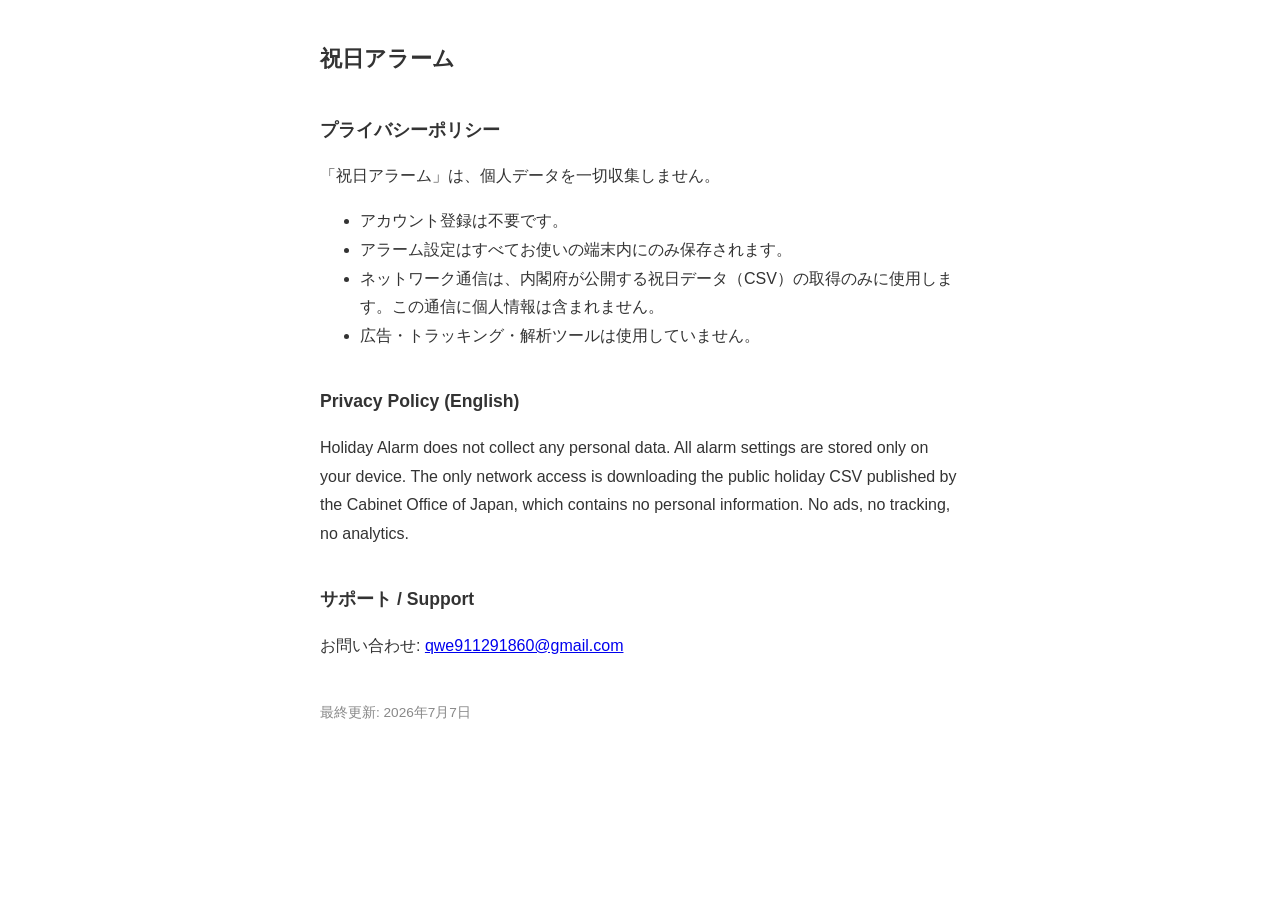
==== index.html @ 7d1dea25 "privacy policy & support page" ====
<!DOCTYPE html>
<html lang="ja">
<head>
<meta charset="UTF-8">
<meta name="viewport" content="width=device-width, initial-scale=1">
<title>祝日アラーム - プライバシーポリシー / サポート</title>
<style>
  body { font-family: -apple-system, "Hiragino Sans", sans-serif; max-width: 640px;
         margin: 0 auto; padding: 24px; line-height: 1.8; color: #333; }
  h1 { font-size: 1.4rem; } h2 { font-size: 1.1rem; margin-top: 2em; }
  @media (prefers-color-scheme: dark) { body { background:#1c1c1e; color:#eee; } }
</style>
</head>
<body>
<h1>祝日アラーム</h1>

<h2>プライバシーポリシー</h2>
<p>「祝日アラーム」は、個人データを一切収集しません。</p>
<ul>
  <li>アカウント登録は不要です。</li>
  <li>アラーム設定はすべてお使いの端末内にのみ保存されます。</li>
  <li>ネットワーク通信は、内閣府が公開する祝日データ（CSV）の取得のみに使用します。この通信に個人情報は含まれません。</li>
  <li>広告・トラッキング・解析ツールは使用していません。</li>
</ul>

<h2>Privacy Policy (English)</h2>
<p>Holiday Alarm does not collect any personal data. All alarm settings are stored only on your device. The only network access is downloading the public holiday CSV published by the Cabinet Office of Japan, which contains no personal information. No ads, no tracking, no analytics.</p>

<h2>サポート / Support</h2>
<p>お問い合わせ: <a href="mailto:qwe911291860@gmail.com">qwe911291860@gmail.com</a></p>

<p style="color:#888; font-size:.85rem; margin-top:3em">最終更新: 2026年7月7日</p>
</body>
</html>
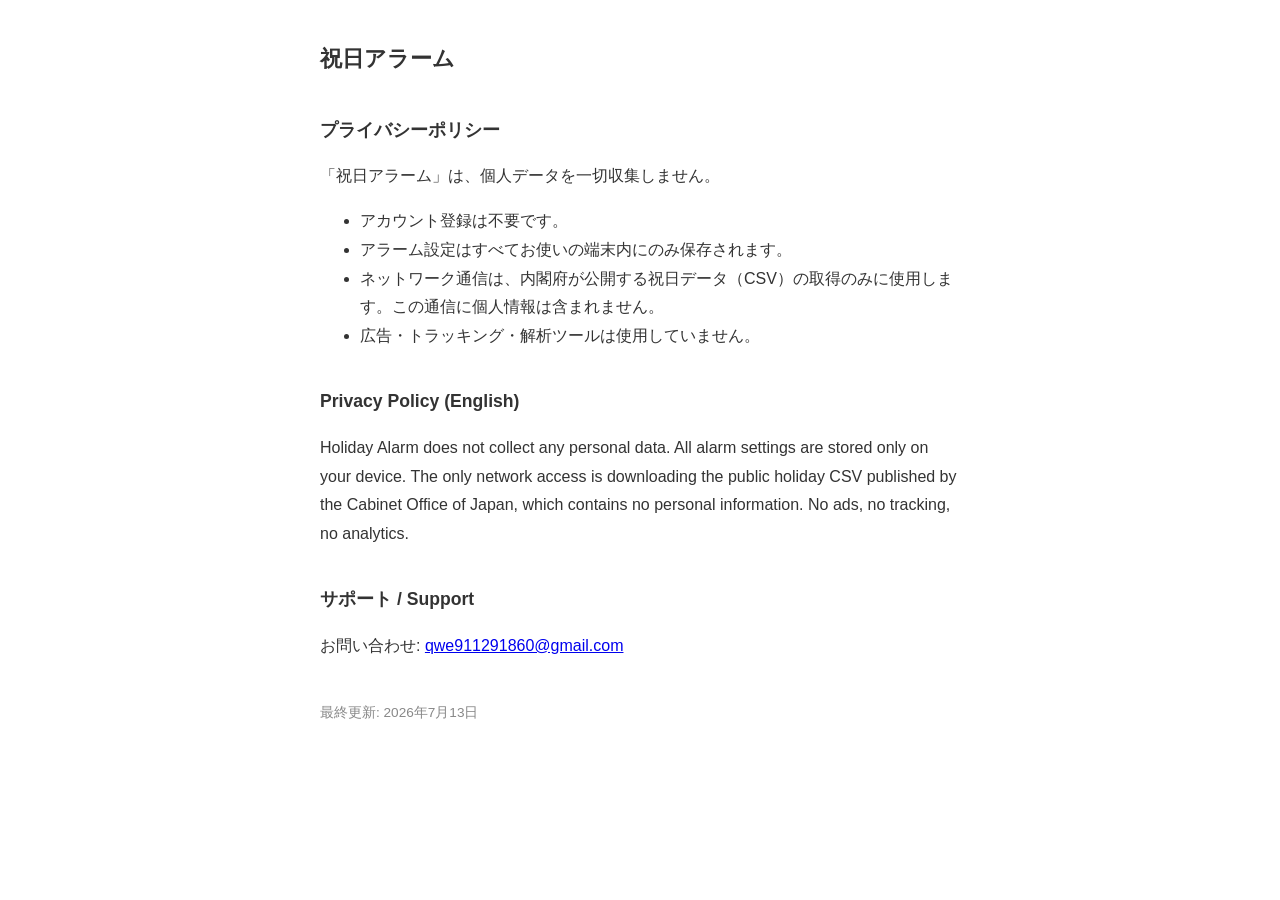
==== commit e085cfe0: "docs: update last-modified date" ====
--- a/index.html
+++ b/index.html
@@ -29,6 +29,6 @@
 <h2>サポート / Support</h2>
 <p>お問い合わせ: <a href="mailto:qwe911291860@gmail.com">qwe911291860@gmail.com</a></p>
 
-<p style="color:#888; font-size:.85rem; margin-top:3em">最終更新: 2026年7月7日</p>
+<p style="color:#888; font-size:.85rem; margin-top:3em">最終更新: 2026年7月13日</p>
 </body>
 </html>
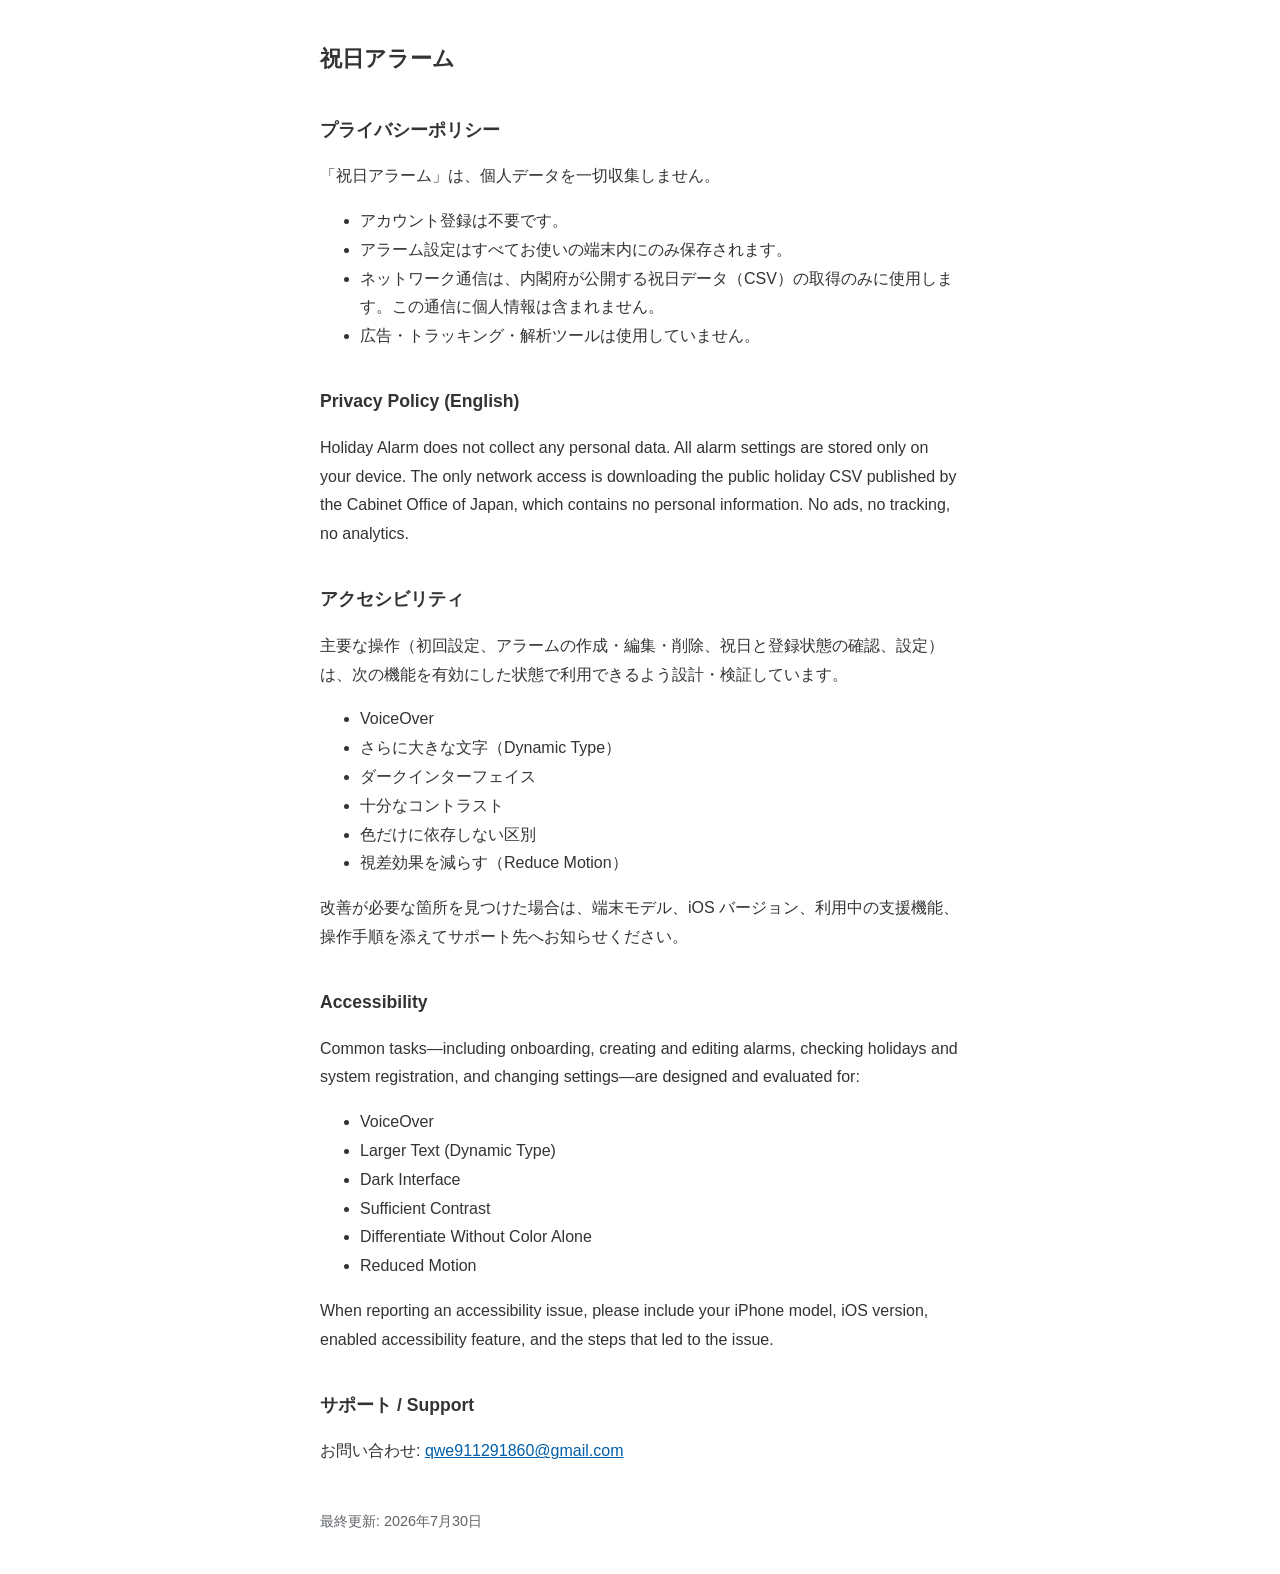
==== commit 0577abc5: "docs: publish accessibility support details" ====
--- a/index.html
+++ b/index.html
@@ -3,12 +3,18 @@
 <head>
 <meta charset="UTF-8">
 <meta name="viewport" content="width=device-width, initial-scale=1">
-<title>祝日アラーム - プライバシーポリシー / サポート</title>
+<title>祝日アラーム - プライバシー / アクセシビリティ / サポート</title>
 <style>
   body { font-family: -apple-system, "Hiragino Sans", sans-serif; max-width: 640px;
          margin: 0 auto; padding: 24px; line-height: 1.8; color: #333; }
   h1 { font-size: 1.4rem; } h2 { font-size: 1.1rem; margin-top: 2em; }
-  @media (prefers-color-scheme: dark) { body { background:#1c1c1e; color:#eee; } }
+  a { color: #005ea8; }
+  .footer { color: #5f6368; font-size: .9rem; margin-top: 3em; }
+  @media (prefers-color-scheme: dark) {
+    body { background:#1c1c1e; color:#f2f2f7; }
+    a { color:#7db8ff; }
+    .footer { color:#b0b0b5; }
+  }
 </style>
 </head>
 <body>
@@ -26,9 +32,37 @@
 <h2>Privacy Policy (English)</h2>
 <p>Holiday Alarm does not collect any personal data. All alarm settings are stored only on your device. The only network access is downloading the public holiday CSV published by the Cabinet Office of Japan, which contains no personal information. No ads, no tracking, no analytics.</p>
 
+<div role="region" aria-labelledby="accessibility-ja">
+<h2 id="accessibility-ja">アクセシビリティ</h2>
+<p>主要な操作（初回設定、アラームの作成・編集・削除、祝日と登録状態の確認、設定）は、次の機能を有効にした状態で利用できるよう設計・検証しています。</p>
+<ul>
+  <li>VoiceOver</li>
+  <li>さらに大きな文字（Dynamic Type）</li>
+  <li>ダークインターフェイス</li>
+  <li>十分なコントラスト</li>
+  <li>色だけに依存しない区別</li>
+  <li>視差効果を減らす（Reduce Motion）</li>
+</ul>
+<p>改善が必要な箇所を見つけた場合は、端末モデル、iOS バージョン、利用中の支援機能、操作手順を添えてサポート先へお知らせください。</p>
+</div>
+
+<div lang="en" role="region" aria-labelledby="accessibility-en">
+<h2 id="accessibility-en">Accessibility</h2>
+<p>Common tasks—including onboarding, creating and editing alarms, checking holidays and system registration, and changing settings—are designed and evaluated for:</p>
+<ul>
+  <li>VoiceOver</li>
+  <li>Larger Text (Dynamic Type)</li>
+  <li>Dark Interface</li>
+  <li>Sufficient Contrast</li>
+  <li>Differentiate Without Color Alone</li>
+  <li>Reduced Motion</li>
+</ul>
+<p>When reporting an accessibility issue, please include your iPhone model, iOS version, enabled accessibility feature, and the steps that led to the issue.</p>
+</div>
+
 <h2>サポート / Support</h2>
 <p>お問い合わせ: <a href="mailto:qwe911291860@gmail.com">qwe911291860@gmail.com</a></p>
 
-<p style="color:#888; font-size:.85rem; margin-top:3em">最終更新: 2026年7月13日</p>
+<p class="footer" role="contentinfo">最終更新: 2026年7月30日</p>
 </body>
 </html>
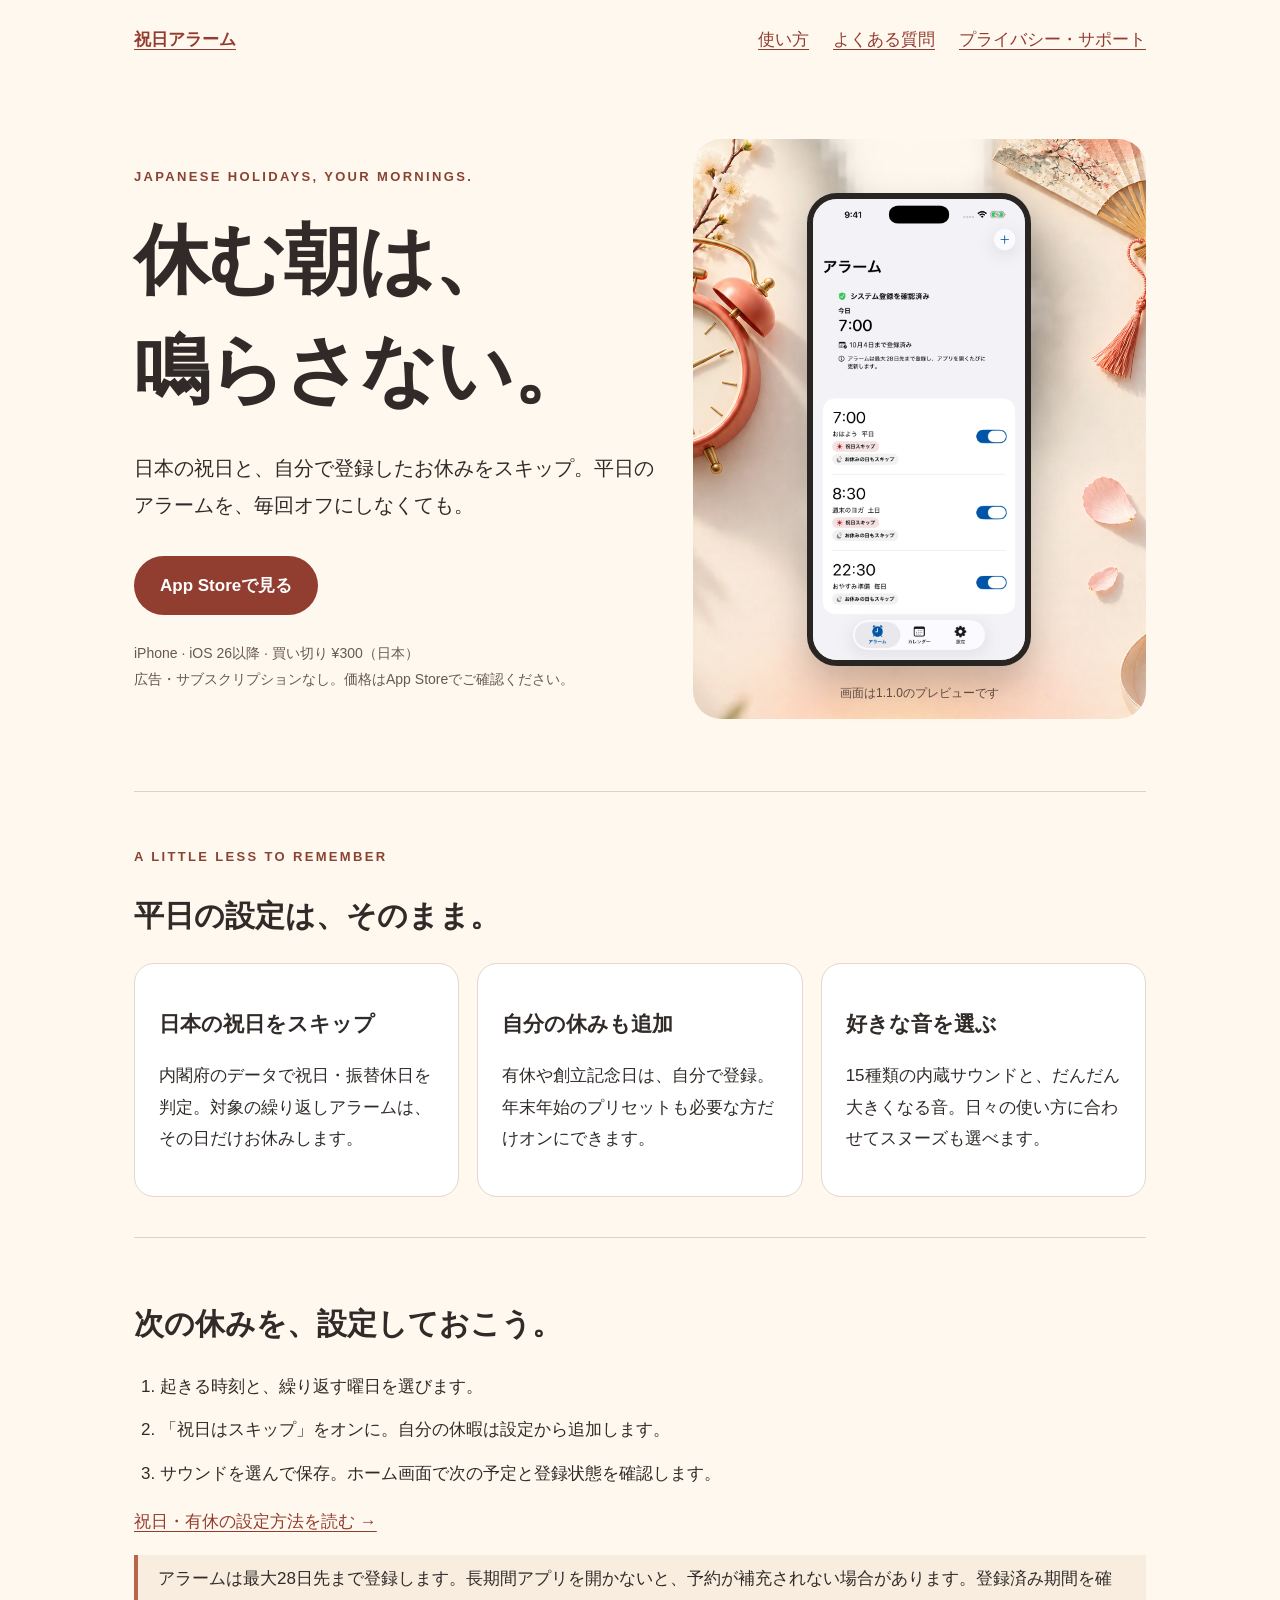
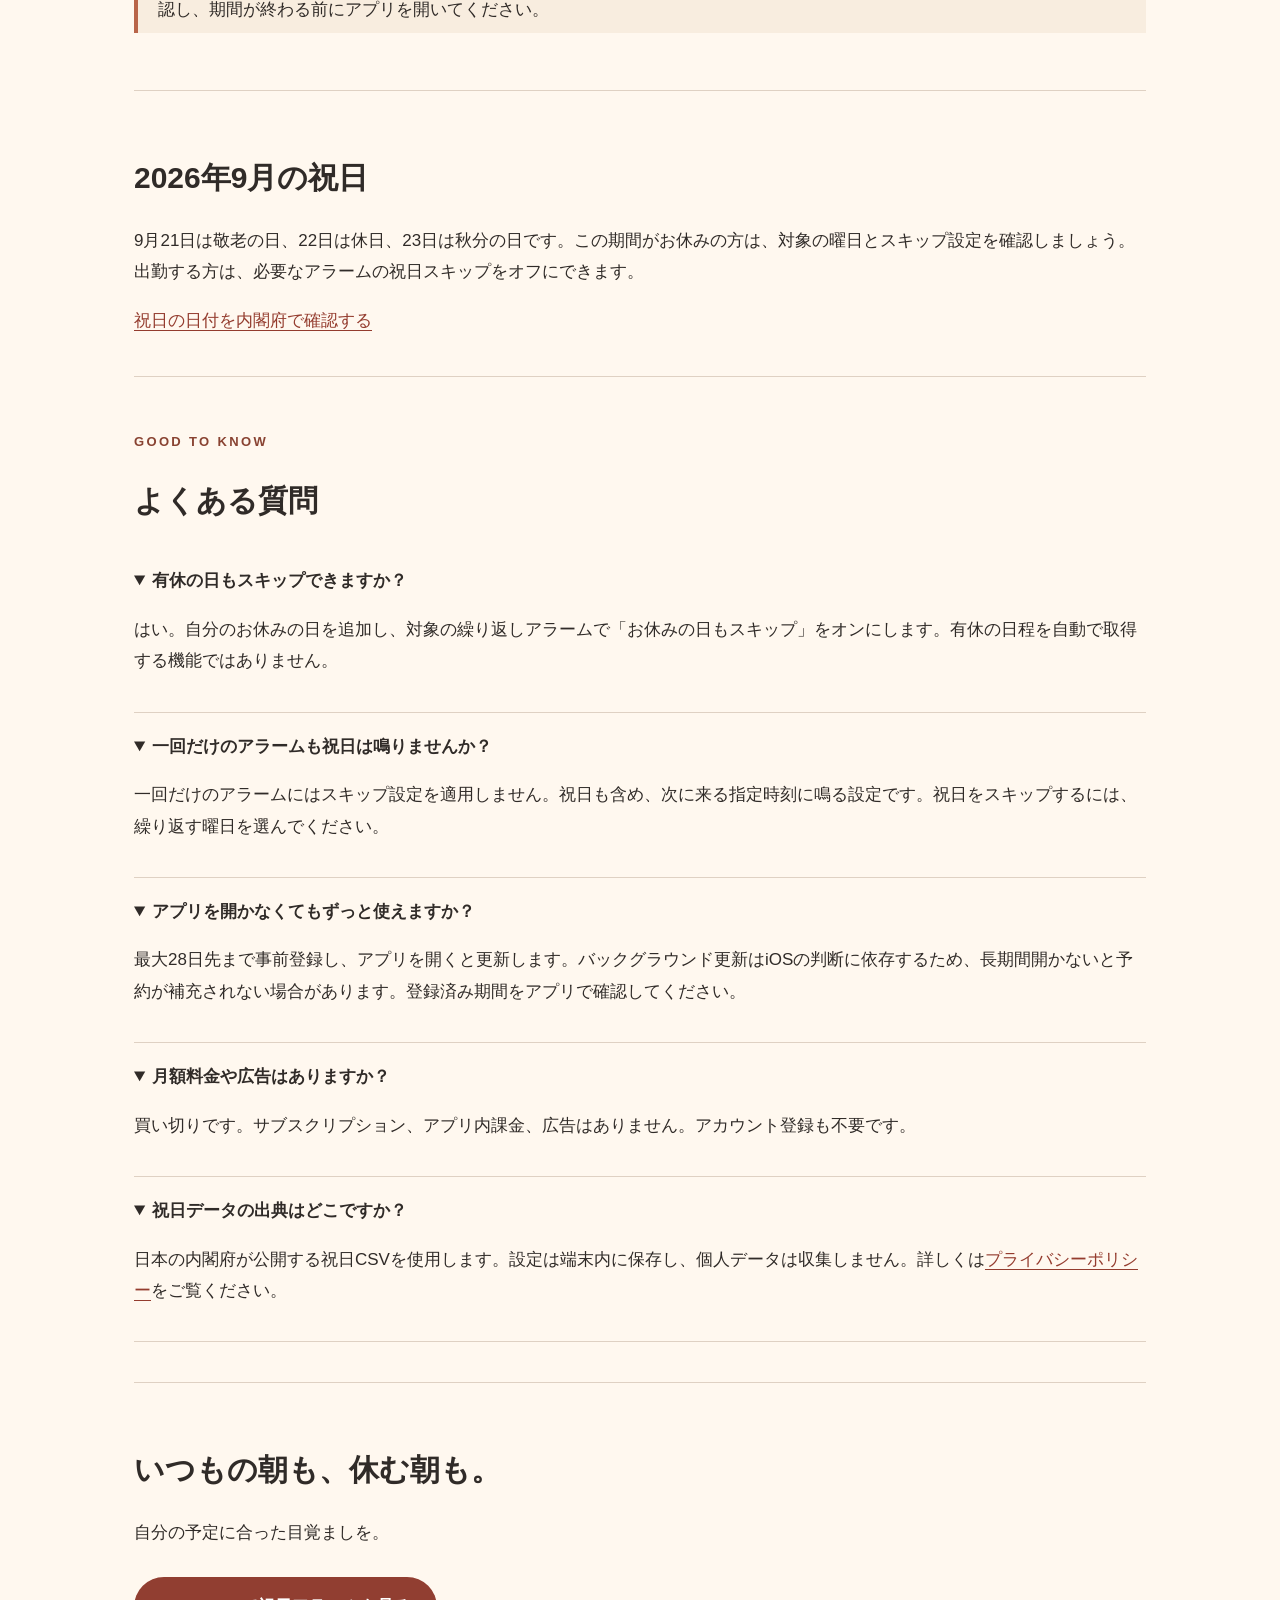
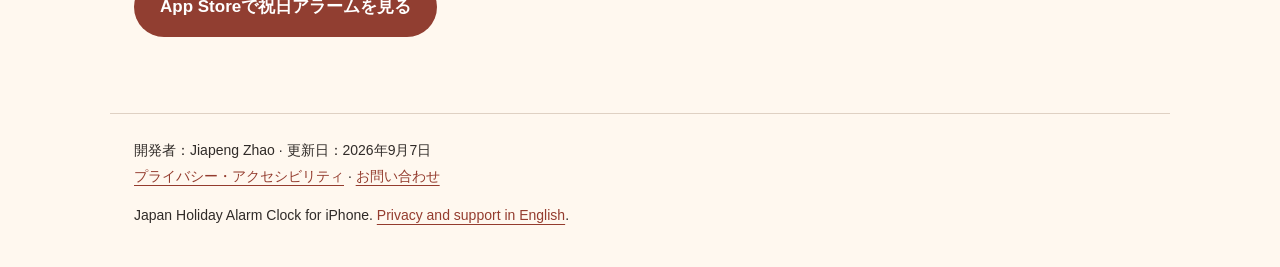
==== commit 968f42eb: "Add Japanese product homepage, setup guide, and search metadata" ====
--- a/index.html
+++ b/index.html
@@ -1,68 +1,11 @@
-<!DOCTYPE html>
-<html lang="ja">
-<head>
-<meta charset="UTF-8">
-<meta name="viewport" content="width=device-width, initial-scale=1">
-<title>祝日アラーム - プライバシー / アクセシビリティ / サポート</title>
-<style>
-  body { font-family: -apple-system, "Hiragino Sans", sans-serif; max-width: 640px;
-         margin: 0 auto; padding: 24px; line-height: 1.8; color: #333; }
-  h1 { font-size: 1.4rem; } h2 { font-size: 1.1rem; margin-top: 2em; }
-  a { color: #005ea8; }
-  .footer { color: #5f6368; font-size: .9rem; margin-top: 3em; }
-  @media (prefers-color-scheme: dark) {
-    body { background:#1c1c1e; color:#f2f2f7; }
-    a { color:#7db8ff; }
-    .footer { color:#b0b0b5; }
-  }
-</style>
-</head>
-<body>
-<h1>祝日アラーム</h1>
-
-<h2>プライバシーポリシー</h2>
-<p>「祝日アラーム」は、個人データを一切収集しません。</p>
-<ul>
-  <li>アカウント登録は不要です。</li>
-  <li>アラーム設定はすべてお使いの端末内にのみ保存されます。</li>
-  <li>ネットワーク通信は、内閣府が公開する祝日データ（CSV）の取得のみに使用します。この通信に個人情報は含まれません。</li>
-  <li>広告・トラッキング・解析ツールは使用していません。</li>
-</ul>
-
-<h2>Privacy Policy (English)</h2>
-<p>Holiday Alarm does not collect any personal data. All alarm settings are stored only on your device. The only network access is downloading the public holiday CSV published by the Cabinet Office of Japan, which contains no personal information. No ads, no tracking, no analytics.</p>
-
-<div role="region" aria-labelledby="accessibility-ja">
-<h2 id="accessibility-ja">アクセシビリティ</h2>
-<p>主要な操作（初回設定、アラームの作成・編集・削除、祝日と登録状態の確認、設定）は、次の機能を有効にした状態で利用できるよう設計・検証しています。</p>
-<ul>
-  <li>VoiceOver</li>
-  <li>さらに大きな文字（Dynamic Type）</li>
-  <li>ダークインターフェイス</li>
-  <li>十分なコントラスト</li>
-  <li>色だけに依存しない区別</li>
-  <li>視差効果を減らす（Reduce Motion）</li>
-</ul>
-<p>改善が必要な箇所を見つけた場合は、端末モデル、iOS バージョン、利用中の支援機能、操作手順を添えてサポート先へお知らせください。</p>
-</div>
-
-<div lang="en" role="region" aria-labelledby="accessibility-en">
-<h2 id="accessibility-en">Accessibility</h2>
-<p>Common tasks—including onboarding, creating and editing alarms, checking holidays and system registration, and changing settings—are designed and evaluated for:</p>
-<ul>
-  <li>VoiceOver</li>
-  <li>Larger Text (Dynamic Type)</li>
-  <li>Dark Interface</li>
-  <li>Sufficient Contrast</li>
-  <li>Differentiate Without Color Alone</li>
-  <li>Reduced Motion</li>
-</ul>
-<p>When reporting an accessibility issue, please include your iPhone model, iOS version, enabled accessibility feature, and the steps that led to the issue.</p>
-</div>
-
-<h2>サポート / Support</h2>
-<p>お問い合わせ: <a href="mailto:qwe911291860@gmail.com">qwe911291860@gmail.com</a></p>
-
-<p class="footer" role="contentinfo">最終更新: 2026年7月30日</p>
-</body>
-</html>
+<!doctype html><html lang="ja"><head><meta charset="utf-8"><meta name="viewport" content="width=device-width,initial-scale=1"><title>祝日アラーム｜日本の祝日・有休をスキップするiPhone目覚まし</title><meta name="description" content="祝日と自分で登録した休暇をスキップ。15種類の音から選べる、買い切り・広告なしのiPhone目覚まし。使い方、対応環境、予約期間の注意点をご案内。"><link rel="canonical" href="https://zhao73.github.io/holidayalarm-support/"><meta property="og:type" content="website"><meta property="og:title" content="祝日アラーム｜日本の祝日・有休をスキップするiPhone目覚まし"><meta property="og:description" content="祝日と自分で登録した休暇をスキップ。15種類の音から選べる、買い切り・広告なしのiPhone目覚まし。使い方、対応環境、予約期間の注意点をご案内。"><meta property="og:url" content="https://zhao73.github.io/holidayalarm-support/"><link rel="stylesheet" href="style.css"><script type="application/ld+json">{"@context": "https://schema.org", "@type": "MobileApplication", "name": "祝日アラーム", "alternateName": "Japan Holiday Alarm Clock", "url": "https://zhao73.github.io/holidayalarm-support/", "downloadUrl": "https://apps.apple.com/jp/app/id6788308440", "operatingSystem": "iOS 26.0 or later", "applicationCategory": "UtilitiesApplication", "author": {"@type": "Person", "name": "Jiapeng Zhao"}, "offers": {"@type": "Offer", "price": "300", "priceCurrency": "JPY", "url": "https://apps.apple.com/jp/app/id6788308440"}, "inLanguage": ["ja", "en"]}</script></head><body><header><a href="./"><strong>祝日アラーム</strong></a><nav aria-label="メイン"><a href="guide.html">使い方</a><a href="./#faq">よくある質問</a><a href="privacy.html">プライバシー・サポート</a></nav></header><main><section class="hero"><div><p class="eyebrow">JAPANESE HOLIDAYS, YOUR MORNINGS.</p><h1>休む朝は、<br>鳴らさない。</h1><p class="lead">日本の祝日と、自分で登録したお休みをスキップ。平日のアラームを、毎回オフにしなくても。</p><a class="button" href="https://apps.apple.com/jp/app/id6788308440">App Storeで見る</a><p class="meta">iPhone · iOS 26以降 · 買い切り ¥300（日本）<br>広告・サブスクリプションなし。価格はApp Storeでご確認ください。</p></div><div class="visual"><img src="assets/app.png" width="1320" height="2868" alt="次のアラーム、登録済み期間、祝日スキップの設定を表示するアプリ画面"><span class="caption">画面は1.1.0のプレビューです</span></div></section>
+<section class="section" aria-labelledby="features"><p class="eyebrow">A LITTLE LESS TO REMEMBER</p><h2 id="features">平日の設定は、そのまま。</h2><div class="cards"><div class="card"><h3>日本の祝日をスキップ</h3><p>内閣府のデータで祝日・振替休日を判定。対象の繰り返しアラームは、その日だけお休みします。</p></div><div class="card"><h3>自分の休みも追加</h3><p>有休や創立記念日は、自分で登録。年末年始のプリセットも必要な方だけオンにできます。</p></div><div class="card"><h3>好きな音を選ぶ</h3><p>15種類の内蔵サウンドと、だんだん大きくなる音。日々の使い方に合わせてスヌーズも選べます。</p></div></div></section>
+<section class="section"><h2>次の休みを、設定しておこう。</h2><ol><li>起きる時刻と、繰り返す曜日を選びます。</li><li>「祝日はスキップ」をオンに。自分の休暇は設定から追加します。</li><li>サウンドを選んで保存。ホーム画面で次の予定と登録状態を確認します。</li></ol><a href="guide.html">祝日・有休の設定方法を読む →</a><p class="note">アラームは最大28日先まで登録します。長期間アプリを開かないと、予約が補充されない場合があります。登録済み期間を確認し、期間が終わる前にアプリを開いてください。</p></section>
+<section class="section"><h2>2026年9月の祝日</h2><p>9月21日は敬老の日、22日は休日、23日は秋分の日です。この期間がお休みの方は、対象の曜日とスキップ設定を確認しましょう。出勤する方は、必要なアラームの祝日スキップをオフにできます。</p><a href="https://www8.cao.go.jp/chosei/shukujitsu/gaiyou.html">祝日の日付を内閣府で確認する</a></section>
+<section class="section" id="faq"><p class="eyebrow">GOOD TO KNOW</p><h2>よくある質問</h2>
+<details open><summary>有休の日もスキップできますか？</summary><p>はい。自分のお休みの日を追加し、対象の繰り返しアラームで「お休みの日もスキップ」をオンにします。有休の日程を自動で取得する機能ではありません。</p></details>
+<details open><summary>一回だけのアラームも祝日は鳴りませんか？</summary><p>一回だけのアラームにはスキップ設定を適用しません。祝日も含め、次に来る指定時刻に鳴る設定です。祝日をスキップするには、繰り返す曜日を選んでください。</p></details>
+<details open><summary>アプリを開かなくてもずっと使えますか？</summary><p>最大28日先まで事前登録し、アプリを開くと更新します。バックグラウンド更新はiOSの判断に依存するため、長期間開かないと予約が補充されない場合があります。登録済み期間をアプリで確認してください。</p></details>
+<details open><summary>月額料金や広告はありますか？</summary><p>買い切りです。サブスクリプション、アプリ内課金、広告はありません。アカウント登録も不要です。</p></details>
+<details open><summary>祝日データの出典はどこですか？</summary><p>日本の内閣府が公開する祝日CSVを使用します。設定は端末内に保存し、個人データは収集しません。詳しくは<a href="privacy.html">プライバシーポリシー</a>をご覧ください。</p></details></section>
+<section class="section"><h2>いつもの朝も、休む朝も。</h2><p>自分の予定に合った目覚ましを。</p><a class="button" href="https://apps.apple.com/jp/app/id6788308440">App Storeで祝日アラームを見る</a></section></main><footer>開発者：Jiapeng Zhao · 更新日：2026年9月7日<br><a href="privacy.html">プライバシー・アクセシビリティ</a> · <a href="mailto:qwe911291860@gmail.com">お問い合わせ</a><p lang="en">Japan Holiday Alarm Clock for iPhone. <a href="privacy.html">Privacy and support in English</a>.</p></footer></body></html>
--- a/style.css
+++ b/style.css
@@ -0,0 +1 @@
+*{box-sizing:border-box}html{scroll-behavior:smooth}body{margin:0;background:#fff8ef;color:#302b28;font:17px/1.85 -apple-system,"Hiragino Sans",sans-serif}a{color:#943c2e;text-underline-offset:4px}header,main,footer{max-width:1060px;margin:auto;padding:24px}header{display:flex;justify-content:space-between;gap:24px;align-items:center}nav{display:flex;gap:24px;flex-wrap:wrap}h1,h2,h3{line-height:1.45}h1{font-family:"Hiragino Mincho ProN",serif;font-size:clamp(42px,7vw,76px);letter-spacing:-.025em;margin:16px 0 24px}h2{font-size:30px}h3{font-size:21px}.hero{display:grid;grid-template-columns:1.15fr 1fr;gap:38px;align-items:center;padding:36px 0 72px}.hero img{width:100%;max-height:570px;object-fit:cover;border-radius:28px}.eyebrow{color:#894332;letter-spacing:.18em;font-size:13px;font-weight:700}.lead{font-size:20px}.button{display:inline-block;border-radius:999px;background:#913e31;color:white;text-decoration:none;font-weight:700;padding:14px 26px;margin:12px 0}.meta,.small{font-size:14px;color:#665952}.cards{display:grid;grid-template-columns:repeat(3,1fr);gap:18px}.card{background:#fff;border:1px solid #e5d7c9;border-radius:20px;padding:24px}.section{padding:40px 0;border-top:1px solid #dfd1c3}details{padding:18px 0;border-bottom:1px solid #dfd1c3}summary{font-weight:700;cursor:pointer}summary:focus-visible,a:focus-visible{outline:3px solid #943c2e;outline-offset:5px}.note{border-left:4px solid #b96549;padding:8px 20px;background:#f8eddf}ol{padding-left:26px}li{margin:12px 0}footer{border-top:1px solid #dfd1c3;font-size:14px}article{max-width:740px;margin:auto}article h1{font-size:clamp(32px,5vw,52px)}@media(max-width:700px){header{align-items:flex-start;flex-direction:column;gap:10px}.hero{grid-template-columns:1fr;padding-top:8px;gap:22px}.hero img{height:320px;object-position:center 20%}.cards{grid-template-columns:1fr}main{padding-top:8px}}@media(prefers-reduced-motion:reduce){html{scroll-behavior:auto}}.visual{position:relative;height:580px;display:flex;align-items:center;justify-content:center;background:url(assets/morning.png) center/cover;border-radius:28px}.hero .visual img{width:224px;height:auto;max-height:none;object-fit:contain;border:6px solid #292522;border-radius:30px;box-shadow:0 18px 36px #302b2840}.caption{position:absolute;bottom:15px;font-size:12px;color:#5e493f}@media(max-width:700px){.visual{height:540px}.hero .visual img{width:215px;height:auto;object-position:initial}}
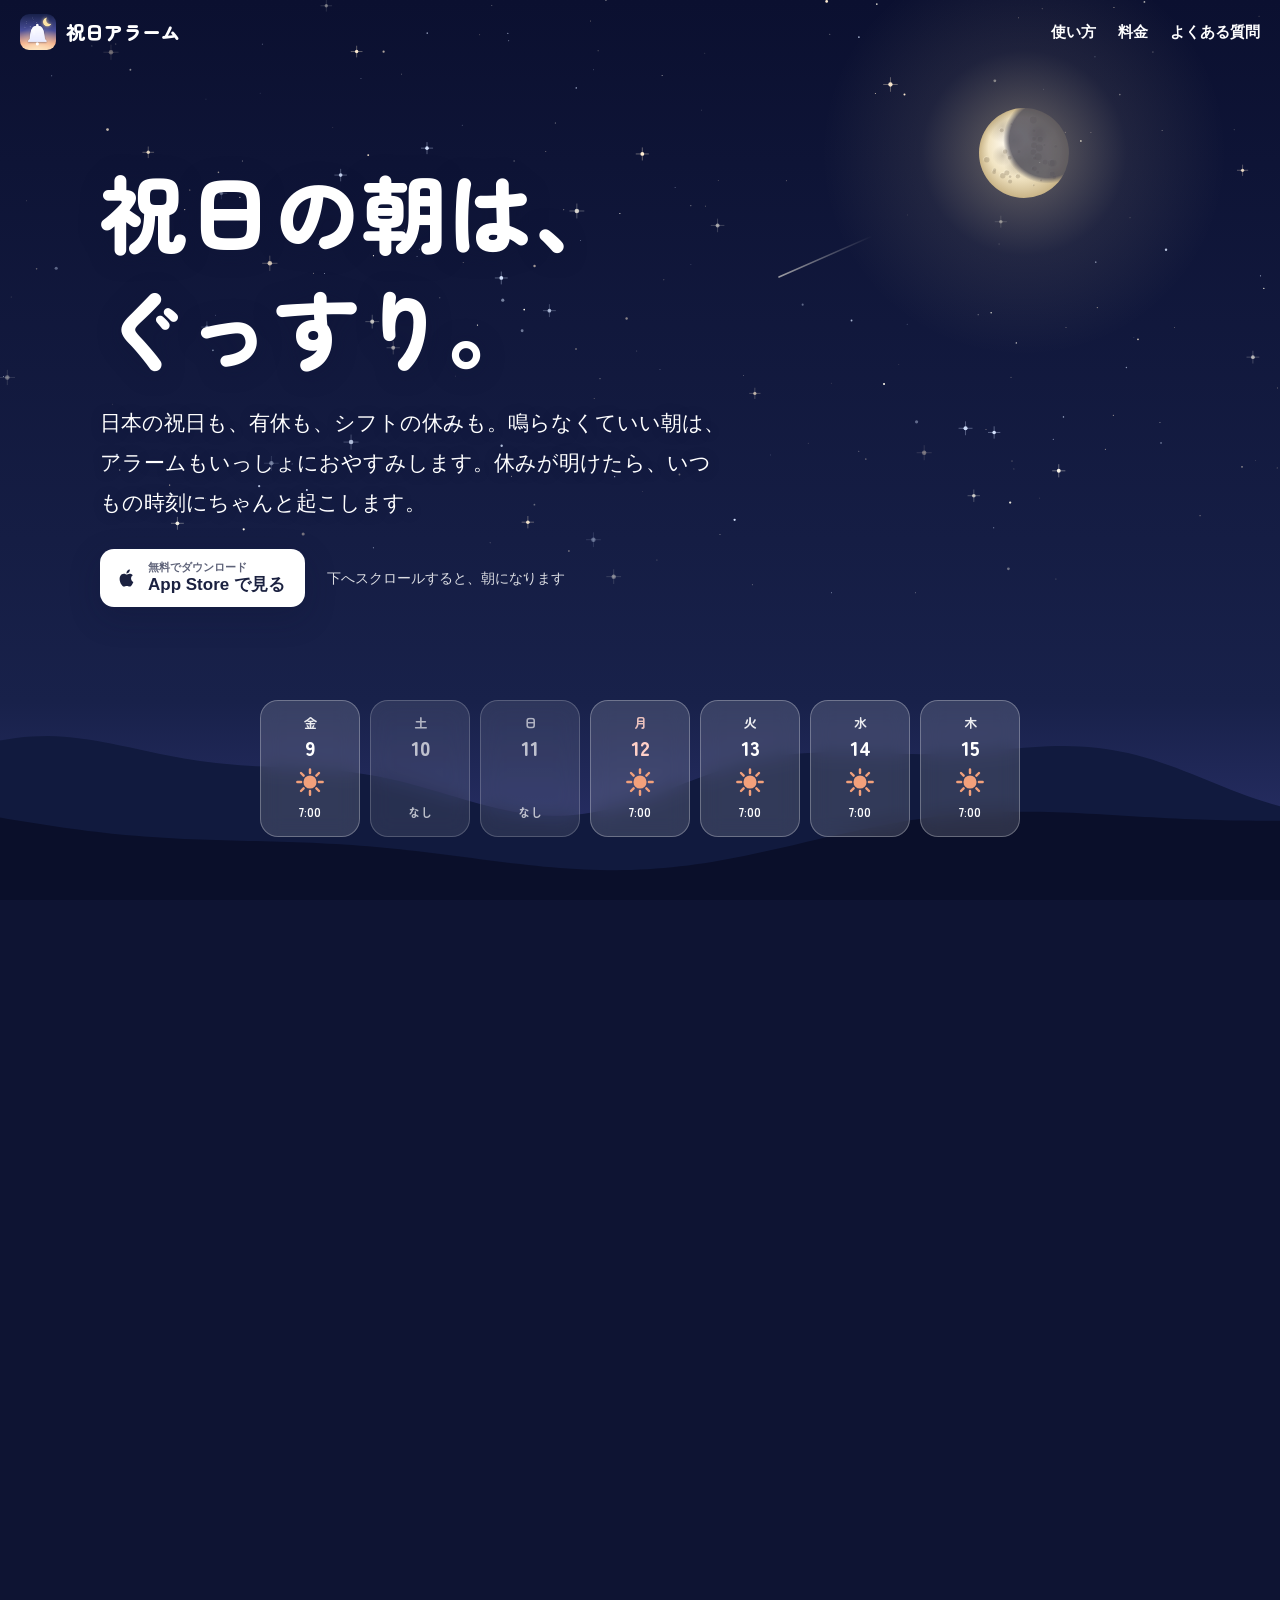
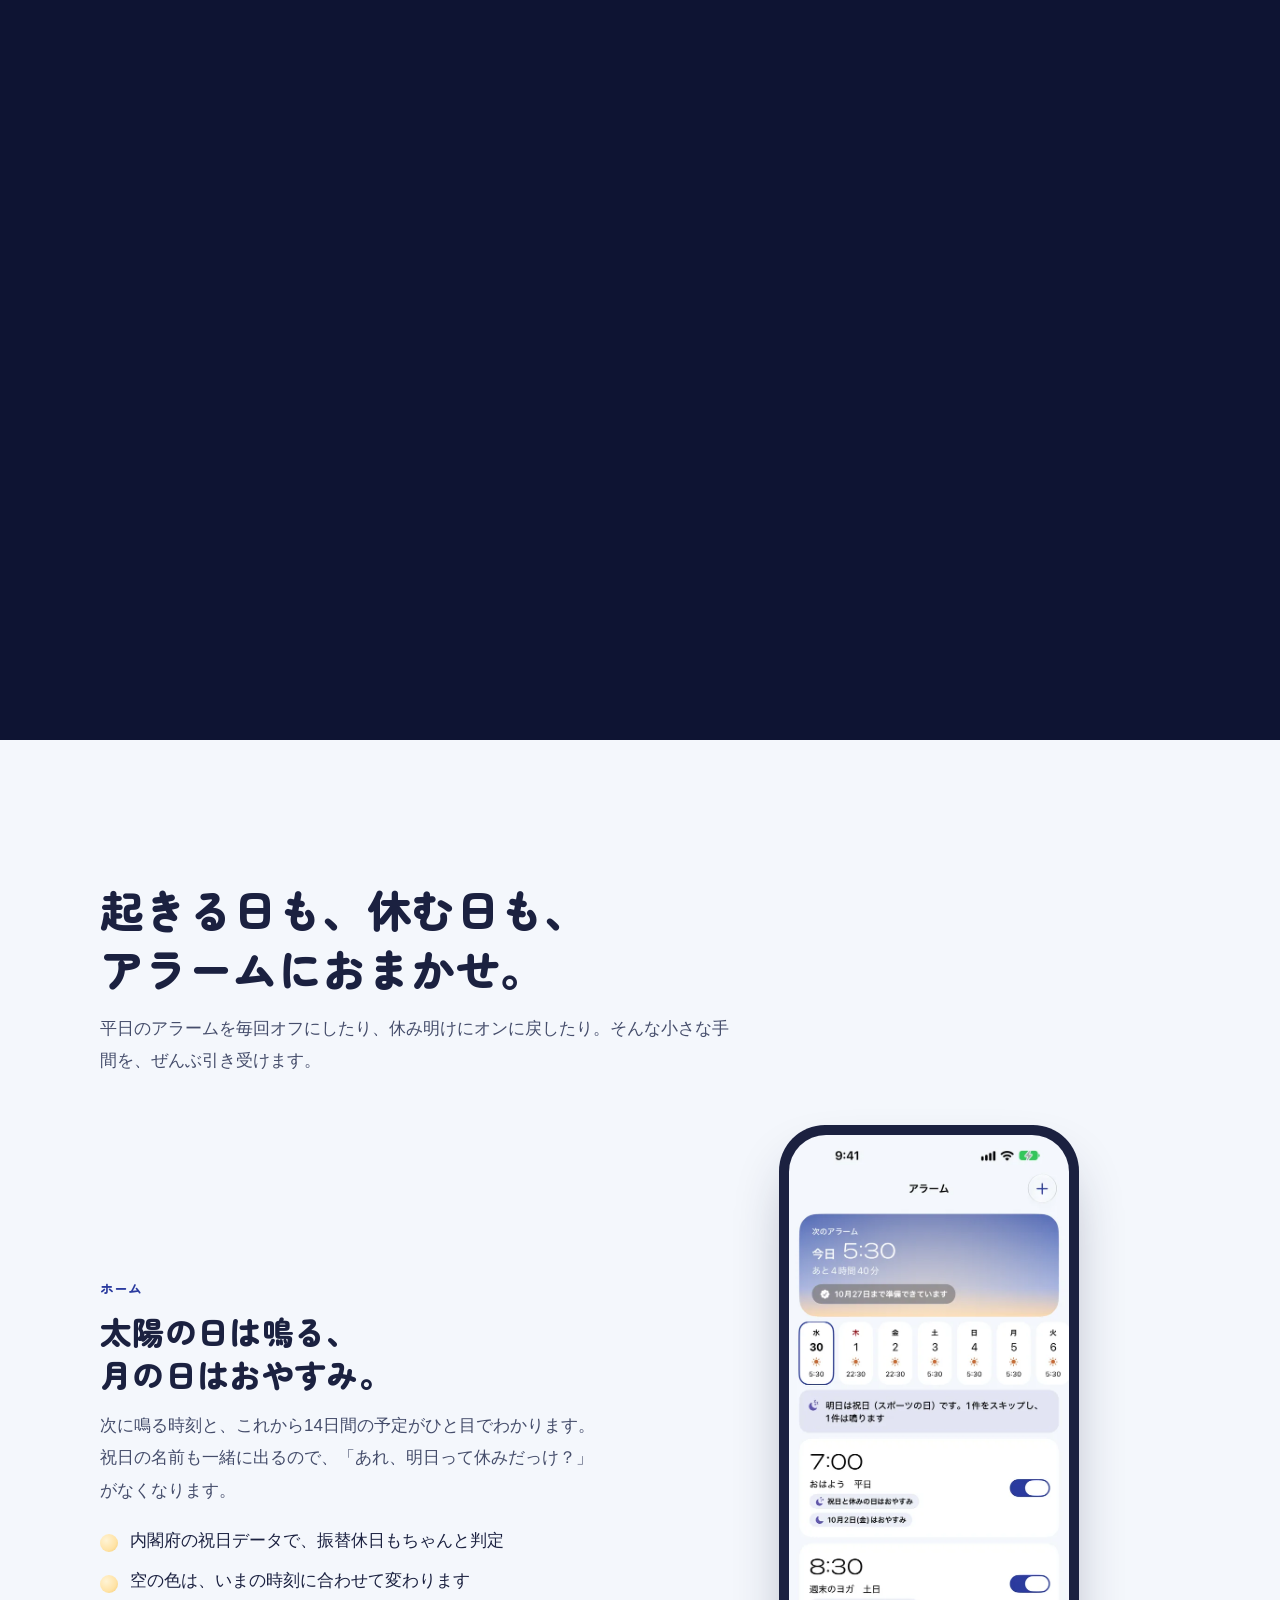
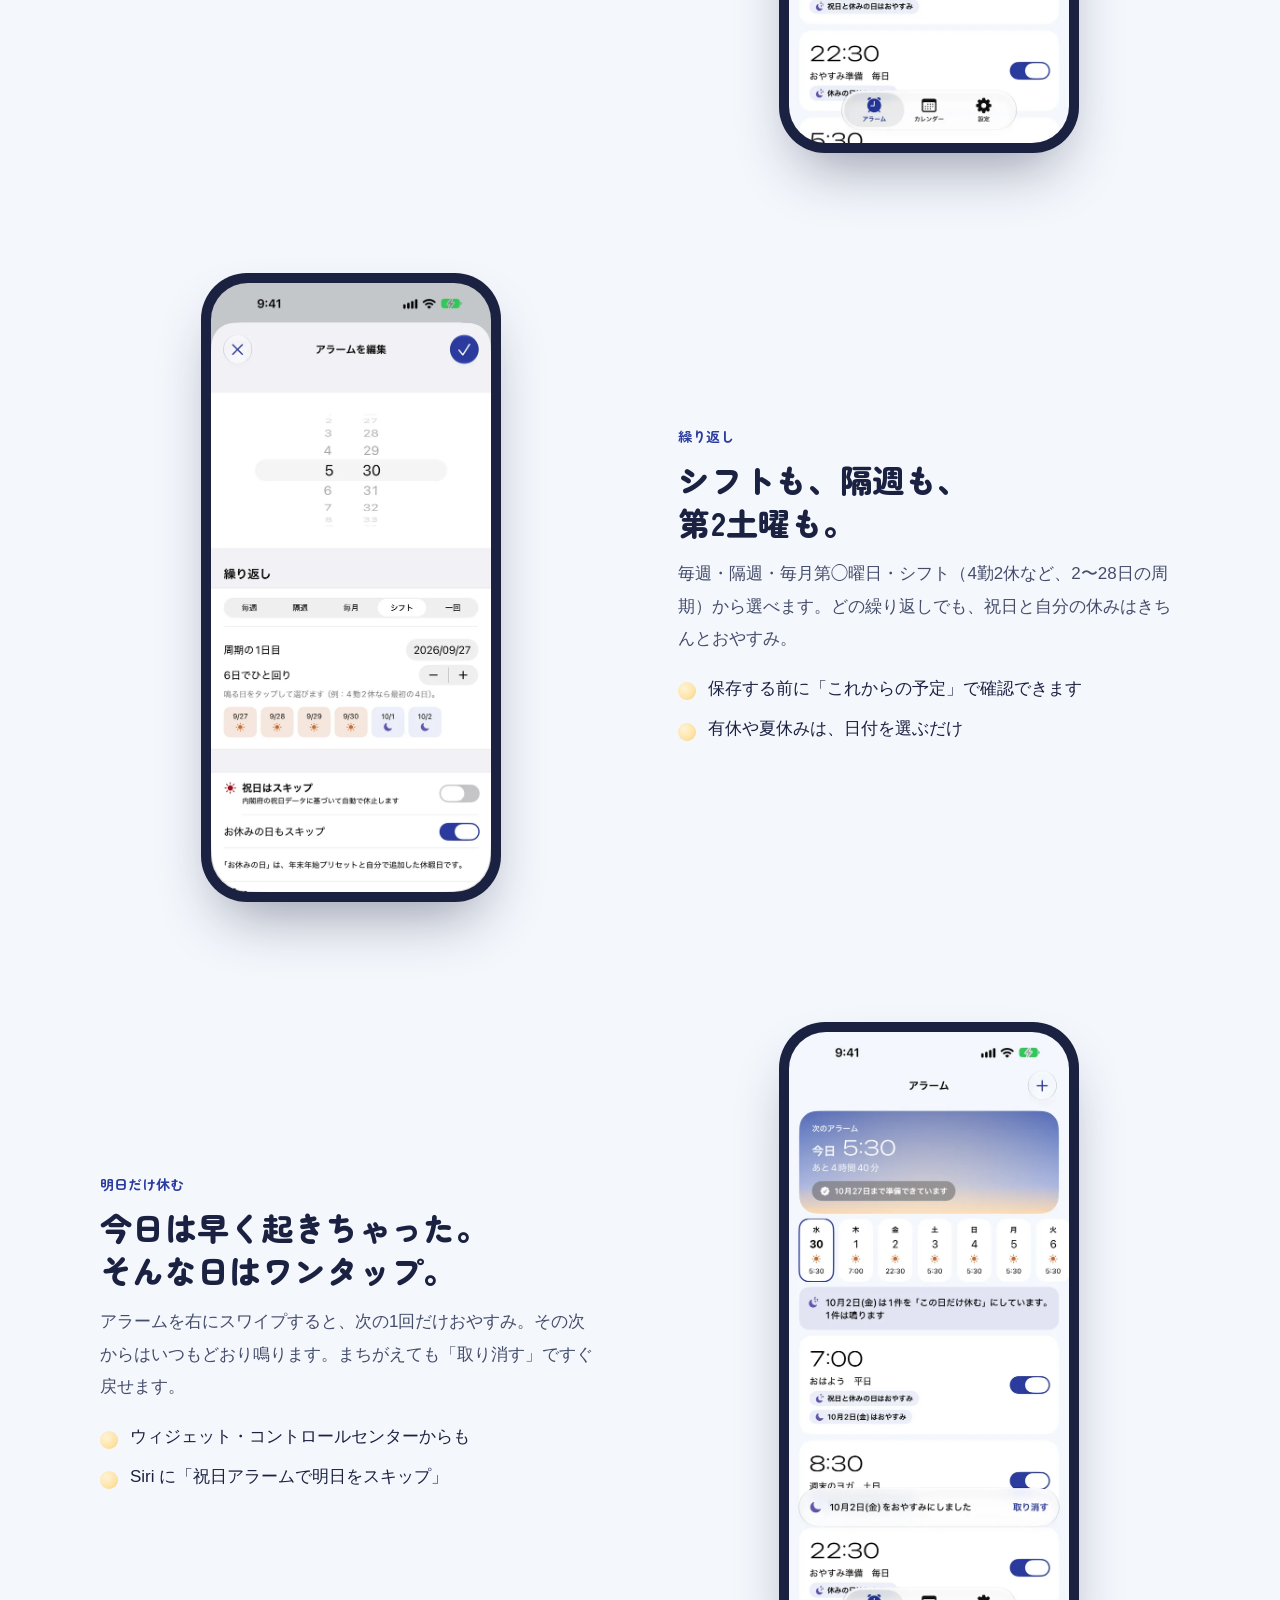
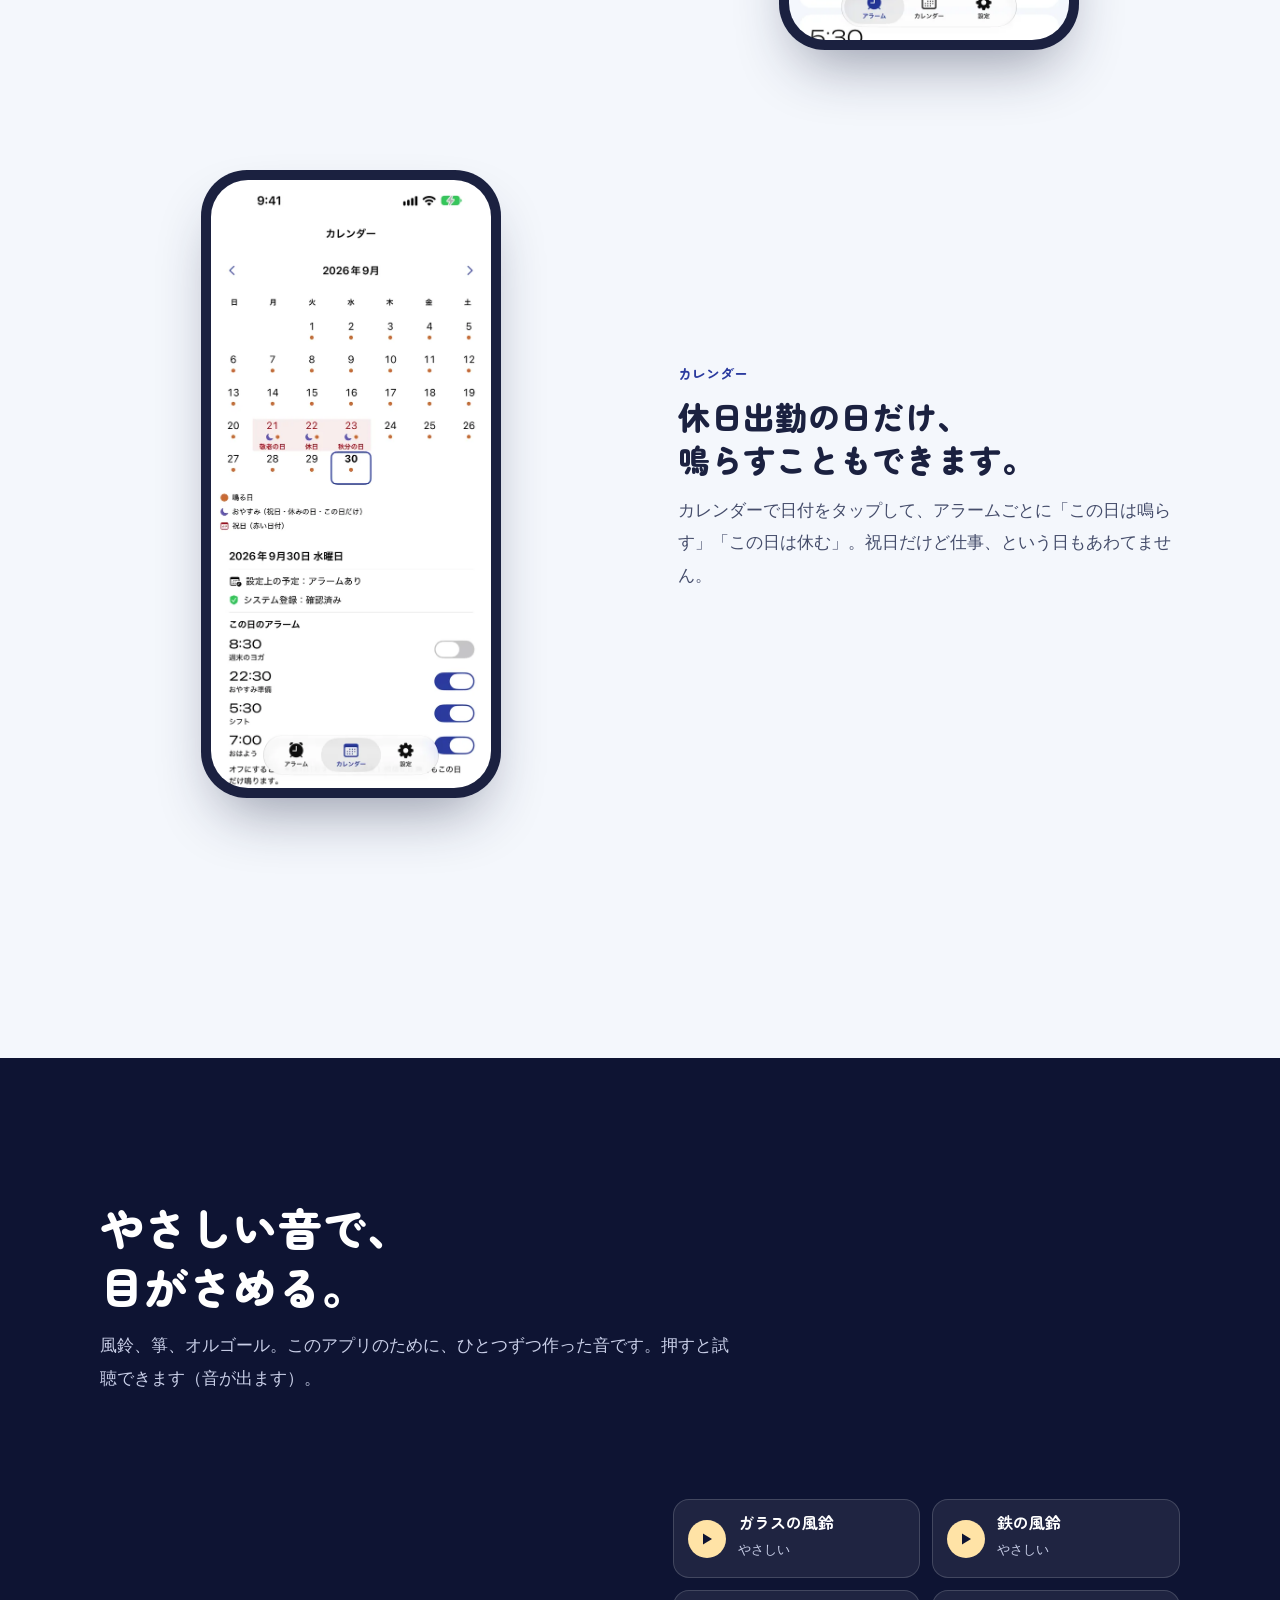
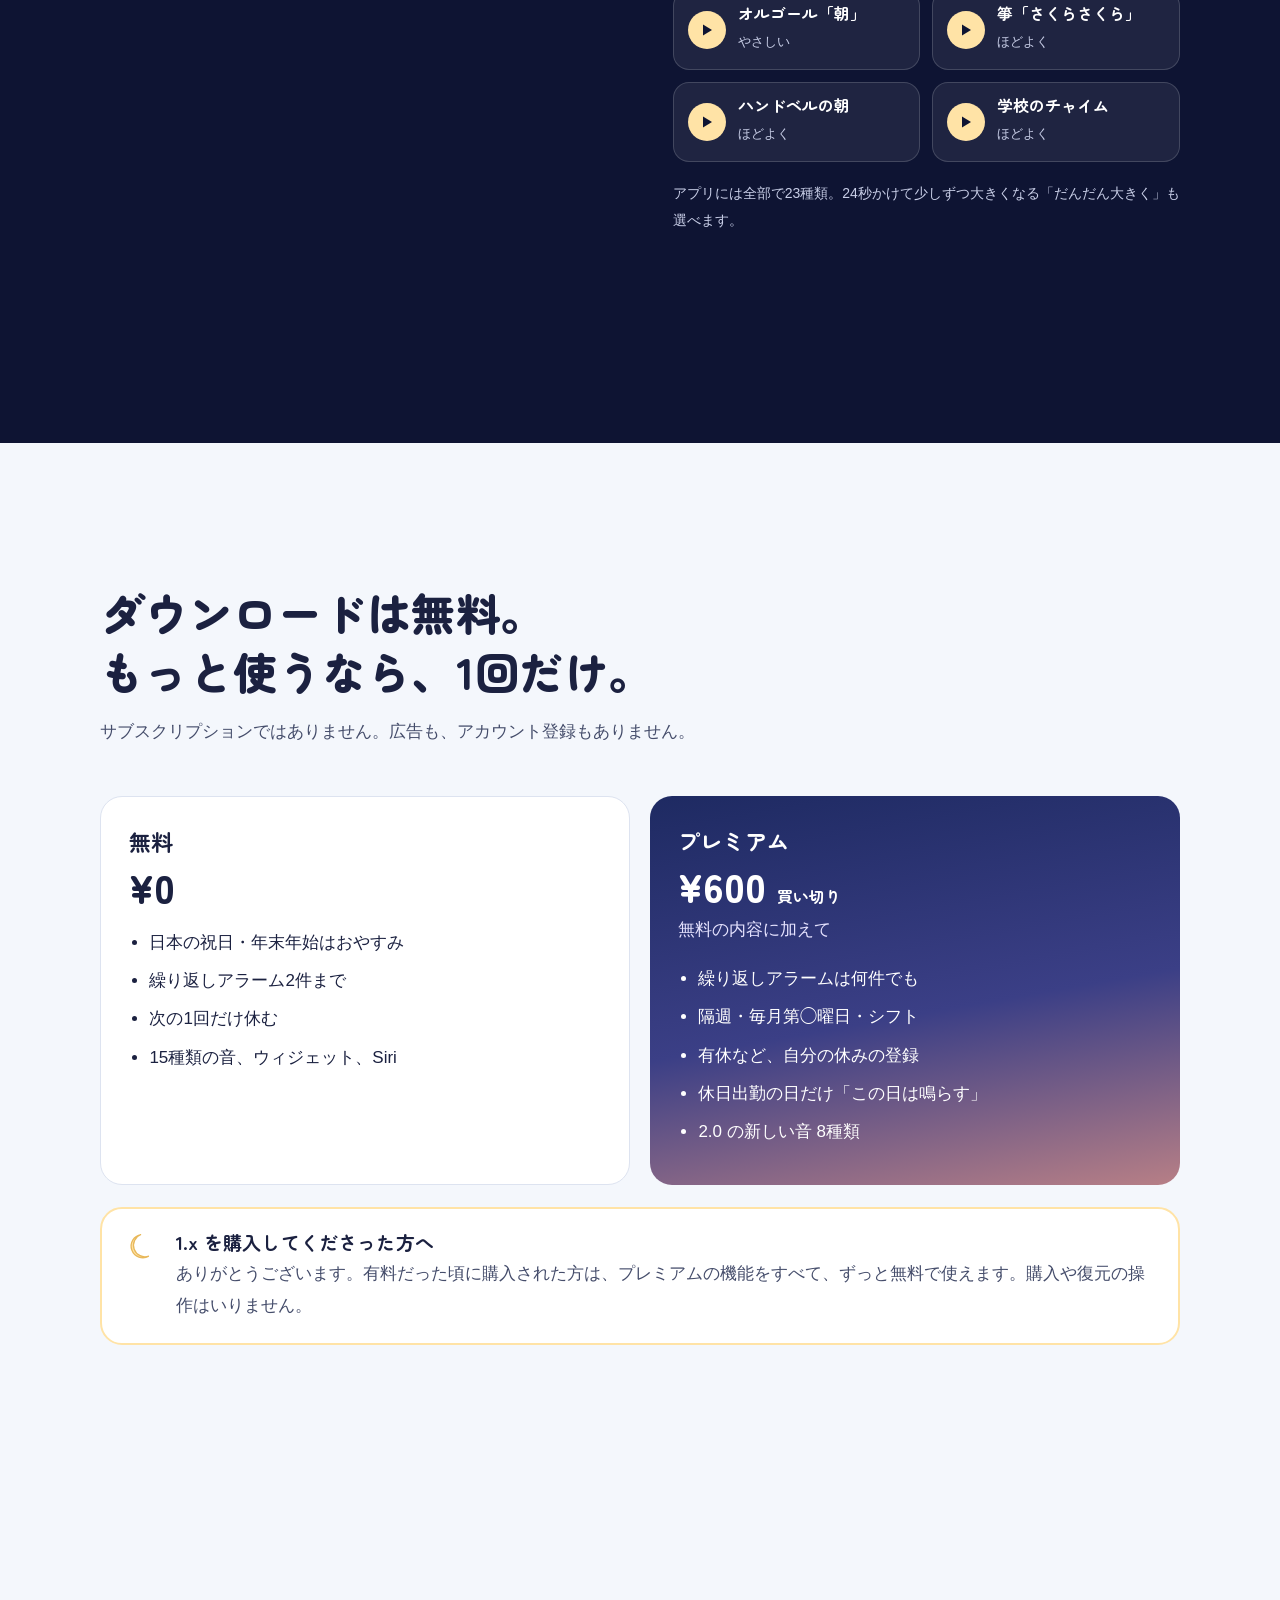
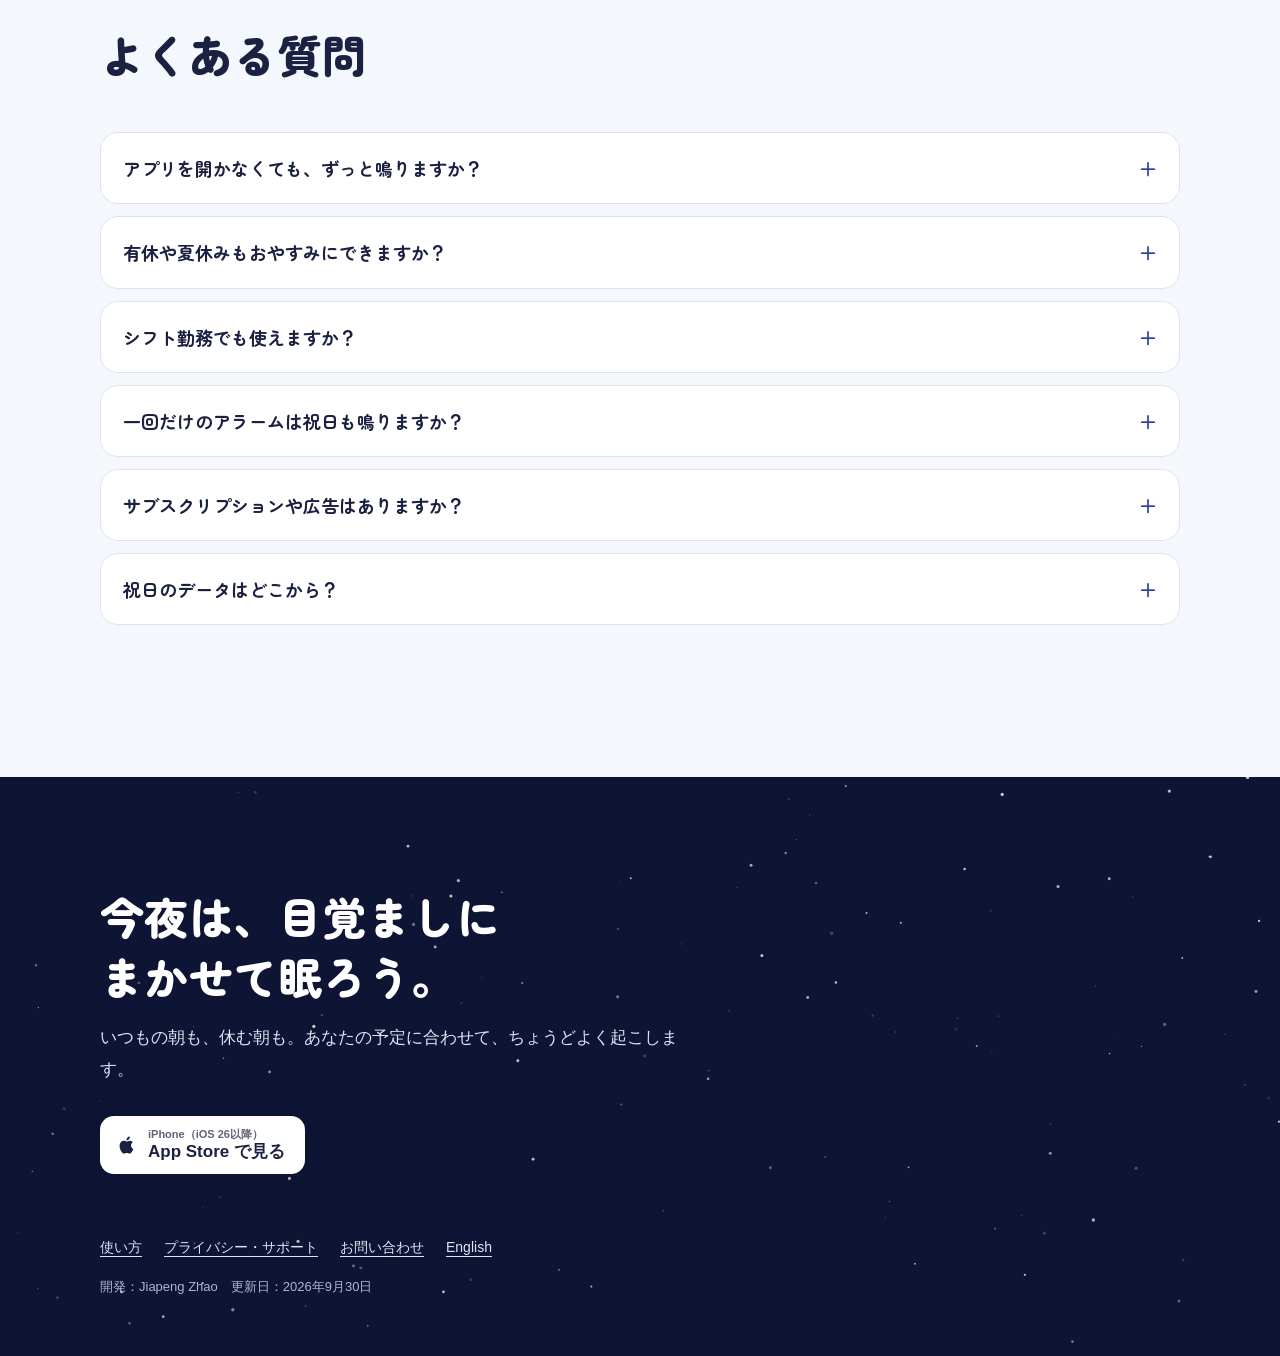
==== commit 500c32de: "feat: 2.0 版公式サイトに刷新（夜明けの空アニメーション・新アイコン・試聴・料金・使い方更新） Co-Authored-By: Claude Opus 5.5 <noreply@anthrop" ====
--- a/index.html
+++ b/index.html
@@ -1,11 +1,225 @@
-<!doctype html><html lang="ja"><head><meta charset="utf-8"><meta name="viewport" content="width=device-width,initial-scale=1"><title>祝日アラーム｜日本の祝日・有休をスキップするiPhone目覚まし</title><meta name="description" content="祝日と自分で登録した休暇をスキップ。15種類の音から選べる、買い切り・広告なしのiPhone目覚まし。使い方、対応環境、予約期間の注意点をご案内。"><link rel="canonical" href="https://zhao73.github.io/holidayalarm-support/"><meta property="og:type" content="website"><meta property="og:title" content="祝日アラーム｜日本の祝日・有休をスキップするiPhone目覚まし"><meta property="og:description" content="祝日と自分で登録した休暇をスキップ。15種類の音から選べる、買い切り・広告なしのiPhone目覚まし。使い方、対応環境、予約期間の注意点をご案内。"><meta property="og:url" content="https://zhao73.github.io/holidayalarm-support/"><link rel="stylesheet" href="style.css"><script type="application/ld+json">{"@context": "https://schema.org", "@type": "MobileApplication", "name": "祝日アラーム", "alternateName": "Japan Holiday Alarm Clock", "url": "https://zhao73.github.io/holidayalarm-support/", "downloadUrl": "https://apps.apple.com/jp/app/id6788308440", "operatingSystem": "iOS 26.0 or later", "applicationCategory": "UtilitiesApplication", "author": {"@type": "Person", "name": "Jiapeng Zhao"}, "offers": {"@type": "Offer", "price": "300", "priceCurrency": "JPY", "url": "https://apps.apple.com/jp/app/id6788308440"}, "inLanguage": ["ja", "en"]}</script></head><body><header><a href="./"><strong>祝日アラーム</strong></a><nav aria-label="メイン"><a href="guide.html">使い方</a><a href="./#faq">よくある質問</a><a href="privacy.html">プライバシー・サポート</a></nav></header><main><section class="hero"><div><p class="eyebrow">JAPANESE HOLIDAYS, YOUR MORNINGS.</p><h1>休む朝は、<br>鳴らさない。</h1><p class="lead">日本の祝日と、自分で登録したお休みをスキップ。平日のアラームを、毎回オフにしなくても。</p><a class="button" href="https://apps.apple.com/jp/app/id6788308440">App Storeで見る</a><p class="meta">iPhone · iOS 26以降 · 買い切り ¥300（日本）<br>広告・サブスクリプションなし。価格はApp Storeでご確認ください。</p></div><div class="visual"><img src="assets/app.png" width="1320" height="2868" alt="次のアラーム、登録済み期間、祝日スキップの設定を表示するアプリ画面"><span class="caption">画面は1.1.0のプレビューです</span></div></section>
-<section class="section" aria-labelledby="features"><p class="eyebrow">A LITTLE LESS TO REMEMBER</p><h2 id="features">平日の設定は、そのまま。</h2><div class="cards"><div class="card"><h3>日本の祝日をスキップ</h3><p>内閣府のデータで祝日・振替休日を判定。対象の繰り返しアラームは、その日だけお休みします。</p></div><div class="card"><h3>自分の休みも追加</h3><p>有休や創立記念日は、自分で登録。年末年始のプリセットも必要な方だけオンにできます。</p></div><div class="card"><h3>好きな音を選ぶ</h3><p>15種類の内蔵サウンドと、だんだん大きくなる音。日々の使い方に合わせてスヌーズも選べます。</p></div></div></section>
-<section class="section"><h2>次の休みを、設定しておこう。</h2><ol><li>起きる時刻と、繰り返す曜日を選びます。</li><li>「祝日はスキップ」をオンに。自分の休暇は設定から追加します。</li><li>サウンドを選んで保存。ホーム画面で次の予定と登録状態を確認します。</li></ol><a href="guide.html">祝日・有休の設定方法を読む →</a><p class="note">アラームは最大28日先まで登録します。長期間アプリを開かないと、予約が補充されない場合があります。登録済み期間を確認し、期間が終わる前にアプリを開いてください。</p></section>
-<section class="section"><h2>2026年9月の祝日</h2><p>9月21日は敬老の日、22日は休日、23日は秋分の日です。この期間がお休みの方は、対象の曜日とスキップ設定を確認しましょう。出勤する方は、必要なアラームの祝日スキップをオフにできます。</p><a href="https://www8.cao.go.jp/chosei/shukujitsu/gaiyou.html">祝日の日付を内閣府で確認する</a></section>
-<section class="section" id="faq"><p class="eyebrow">GOOD TO KNOW</p><h2>よくある質問</h2>
-<details open><summary>有休の日もスキップできますか？</summary><p>はい。自分のお休みの日を追加し、対象の繰り返しアラームで「お休みの日もスキップ」をオンにします。有休の日程を自動で取得する機能ではありません。</p></details>
-<details open><summary>一回だけのアラームも祝日は鳴りませんか？</summary><p>一回だけのアラームにはスキップ設定を適用しません。祝日も含め、次に来る指定時刻に鳴る設定です。祝日をスキップするには、繰り返す曜日を選んでください。</p></details>
-<details open><summary>アプリを開かなくてもずっと使えますか？</summary><p>最大28日先まで事前登録し、アプリを開くと更新します。バックグラウンド更新はiOSの判断に依存するため、長期間開かないと予約が補充されない場合があります。登録済み期間をアプリで確認してください。</p></details>
-<details open><summary>月額料金や広告はありますか？</summary><p>買い切りです。サブスクリプション、アプリ内課金、広告はありません。アカウント登録も不要です。</p></details>
-<details open><summary>祝日データの出典はどこですか？</summary><p>日本の内閣府が公開する祝日CSVを使用します。設定は端末内に保存し、個人データは収集しません。詳しくは<a href="privacy.html">プライバシーポリシー</a>をご覧ください。</p></details></section>
-<section class="section"><h2>いつもの朝も、休む朝も。</h2><p>自分の予定に合った目覚ましを。</p><a class="button" href="https://apps.apple.com/jp/app/id6788308440">App Storeで祝日アラームを見る</a></section></main><footer>開発者：Jiapeng Zhao · 更新日：2026年9月7日<br><a href="privacy.html">プライバシー・アクセシビリティ</a> · <a href="mailto:qwe911291860@gmail.com">お問い合わせ</a><p lang="en">Japan Holiday Alarm Clock for iPhone. <a href="privacy.html">Privacy and support in English</a>.</p></footer></body></html>+<!doctype html>
+<html lang="ja">
+<head>
+<meta charset="utf-8">
+<meta name="viewport" content="width=device-width, initial-scale=1, viewport-fit=cover">
+<title>祝日アラーム｜祝日も有休も、鳴らない朝はぐっすり。iPhoneの目覚まし</title>
+<meta name="description" content="日本の祝日・有休・シフトの休みは自動でおやすみ。隔週や第2土曜、明日だけ休むもワンタップ。無料でダウンロードできるiPhoneの目覚まし時計です。">
+<link rel="canonical" href="https://zhao73.github.io/holidayalarm-support/">
+<meta name="theme-color" content="#0e1433">
+<meta property="og:type" content="website">
+<meta property="og:title" content="祝日アラーム｜祝日も有休も、鳴らない朝はぐっすり。">
+<meta property="og:description" content="日本の祝日・有休・シフトの休みは自動でおやすみ。無料でダウンロードできるiPhoneの目覚まし時計です。">
+<meta property="og:url" content="https://zhao73.github.io/holidayalarm-support/">
+<meta property="og:image" content="https://zhao73.github.io/holidayalarm-support/assets/icon-512.png">
+<link rel="icon" href="assets/icon-64.png" sizes="64x64">
+<link rel="apple-touch-icon" href="assets/icon-180.png">
+<link rel="preconnect" href="https://fonts.googleapis.com">
+<link rel="preconnect" href="https://fonts.gstatic.com" crossorigin>
+<link rel="stylesheet" href="https://fonts.googleapis.com/css2?family=Zen+Maru+Gothic:wght@700;900&display=swap">
+<link rel="stylesheet" href="style.css">
+<script type="application/ld+json">{"@context":"https://schema.org","@type":"MobileApplication","name":"祝日アラーム","alternateName":"Japan Holiday Alarm Clock","url":"https://zhao73.github.io/holidayalarm-support/","downloadUrl":"https://apps.apple.com/jp/app/id6788308440","operatingSystem":"iOS 26.0 or later","applicationCategory":"UtilitiesApplication","author":{"@type":"Person","name":"Jiapeng Zhao"},"offers":[{"@type":"Offer","price":"0","priceCurrency":"JPY","url":"https://apps.apple.com/jp/app/id6788308440"},{"@type":"Offer","name":"プレミアム（買い切り）","price":"600","priceCurrency":"JPY"}],"inLanguage":["ja","en"]}</script>
+</head>
+<body>
+<a class="skip" href="#main">本文へ移動</a>
+
+<svg width="0" height="0" style="position:absolute" aria-hidden="true">
+  <symbol id="i-sun" viewBox="0 0 32 32"><g fill="#f2a07b"><circle cx="16" cy="16" r="7"/><g stroke="#f2a07b" stroke-width="2.6" stroke-linecap="round"><path d="M16 2.5v4M16 25.5v4M2.5 16h4M25.5 16h4M6.4 6.4l2.8 2.8M22.8 22.8l2.8 2.8M6.4 25.6l2.8-2.8M22.8 9.2l2.8-2.8"/></g></g></symbol>
+  <symbol id="i-moon" viewBox="0 0 32 32"><path d="M21.5 25.5A11 11 0 1 1 14.2 5.2a9 9 0 0 0 7.3 20.3Z" fill="#ffe3a6" stroke="#e8b85a" stroke-width="1.2"/></symbol>
+  <symbol id="i-play" viewBox="0 0 16 16"><path d="M4 2.5v11l9-5.5z" fill="currentColor"/></symbol>
+  <symbol id="i-stop" viewBox="0 0 16 16"><rect x="3.5" y="3.5" width="9" height="9" rx="1.5" fill="currentColor"/></symbol>
+  <symbol id="i-apple" viewBox="0 0 24 24"><path fill="currentColor" d="M16.4 12.6c0-2.3 1.9-3.4 2-3.5-1.1-1.6-2.8-1.8-3.4-1.8-1.4-.1-2.8.9-3.5.9-.7 0-1.8-.9-3-.8-1.5 0-3 .9-3.8 2.3-1.6 2.8-.4 7 1.2 9.3.8 1.1 1.7 2.4 2.9 2.3 1.2 0 1.6-.7 3-.7s1.8.7 3 .7c1.3 0 2.1-1.1 2.8-2.3.9-1.3 1.3-2.6 1.3-2.7 0 0-2.5-1-2.5-3.7Zm-2.3-6.8c.6-.8 1.1-1.9 1-3-.9 0-2.1.6-2.7 1.4-.6.7-1.1 1.8-1 2.9 1 .1 2.1-.5 2.7-1.3Z"/></symbol>
+</svg>
+
+<header class="site-header" id="header">
+  <a class="brand" href="./"><img src="assets/icon-64.png" width="36" height="36" alt="">祝日アラーム</a>
+  <nav aria-label="メイン">
+    <a href="guide.html">使い方</a>
+    <a class="wide" href="#price">料金</a>
+    <a href="#faq">よくある質問</a>
+  </nav>
+</header>
+
+<main id="main">
+  <section class="hero" aria-label="祝日アラームの紹介">
+    <div class="hero-stage" id="stage">
+      <canvas id="sky" aria-hidden="true"></canvas>
+      <div class="hero-copy">
+        <h1>祝日の朝は、<br>ぐっすり。</h1>
+        <p class="lead">日本の祝日も、有休も、シフトの休みも。鳴らなくていい朝は、アラームもいっしょにおやすみします。休みが明けたら、いつもの時刻にちゃんと起こします。</p>
+        <div class="hero-actions">
+          <a class="store-btn" href="https://apps.apple.com/jp/app/id6788308440">
+            <svg aria-hidden="true"><use href="#i-apple"/></svg>
+            <span><small>無料でダウンロード</small>App Store で見る</span>
+          </a>
+          <span class="hint" id="hint">下へスクロールすると、朝になります</span>
+        </div>
+      </div>
+
+      <div class="week" id="week" role="img" aria-label="10月9日から15日の予定。10月12日スポーツの日はアラームがおやすみ、ほかの平日は7時に鳴ります。">
+        <div class="day"><div class="wd">金</div><div class="dt">9</div><div class="mark"><svg class="sun"><use href="#i-sun"/></svg></div><div class="cap">7:00</div></div>
+        <div class="day off"><div class="wd">土</div><div class="dt">10</div><div class="mark"></div><div class="cap">なし</div></div>
+        <div class="day off"><div class="wd">日</div><div class="dt">11</div><div class="mark"></div><div class="cap">なし</div></div>
+        <div class="day holiday" id="holiday"><div class="wd">月</div><div class="dt">12</div><div class="mark"><svg class="sun"><use href="#i-sun"/></svg><svg class="moon"><use href="#i-moon"/></svg></div><span class="zzz" aria-hidden="true">z z</span><div class="cap" id="holidayCap">7:00</div></div>
+        <div class="day"><div class="wd">火</div><div class="dt">13</div><div class="mark"><svg class="sun"><use href="#i-sun"/></svg></div><div class="cap">7:00</div></div>
+        <div class="day"><div class="wd">水</div><div class="dt">14</div><div class="mark"><svg class="sun"><use href="#i-sun"/></svg></div><div class="cap">7:00</div></div>
+        <div class="day"><div class="wd">木</div><div class="dt">15</div><div class="mark"><svg class="sun"><use href="#i-sun"/></svg></div><div class="cap">7:00</div></div>
+      </div>
+    </div>
+  </section>
+
+  <section class="section" aria-labelledby="what">
+    <div class="wrap">
+      <div class="section-head">
+        <h2 id="what">起きる日も、休む日も、<br><span class="nb">アラームにおまかせ。</span></h2>
+        <p>平日のアラームを毎回オフにしたり、休み明けにオンに戻したり。そんな小さな手間を、ぜんぶ引き受けます。</p>
+      </div>
+
+      <div class="feature">
+        <div class="phone"><img src="assets/shots/01-home.webp" width="600" height="1304" loading="lazy" alt="ホーム画面。次のアラームと、14日間の鳴る日（太陽）と休む日（月）が並んでいる"></div>
+        <div>
+          <span class="tag">ホーム</span>
+          <h3>太陽の日は鳴る、<br>月の日はおやすみ。</h3>
+          <p>次に鳴る時刻と、これから14日間の予定がひと目でわかります。祝日の名前も一緒に出るので、「あれ、明日って休みだっけ？」がなくなります。</p>
+          <ul class="checks">
+            <li>内閣府の祝日データで、振替休日もちゃんと判定</li>
+            <li>空の色は、いまの時刻に合わせて変わります</li>
+          </ul>
+        </div>
+      </div>
+
+      <div class="feature">
+        <div class="phone"><img src="assets/shots/02-shift.webp" width="600" height="1304" loading="lazy" alt="アラーム編集画面。繰り返しでシフトを選び、6日周期のうち最初の4日に太陽の印"></div>
+        <div>
+          <span class="tag">繰り返し</span>
+          <h3>シフトも、隔週も、<br>第2土曜も。</h3>
+          <p>毎週・隔週・毎月第◯曜日・シフト（4勤2休など、2〜28日の周期）から選べます。どの繰り返しでも、祝日と自分の休みはきちんとおやすみ。</p>
+          <ul class="checks">
+            <li>保存する前に「これからの予定」で確認できます</li>
+            <li>有休や夏休みは、日付を選ぶだけ</li>
+          </ul>
+        </div>
+      </div>
+
+      <div class="feature">
+        <div class="phone"><img src="assets/shots/04-toast.webp" width="600" height="1304" loading="lazy" alt="「10月2日（金）をおやすみにしました」というお知らせと取り消すボタン"></div>
+        <div>
+          <span class="tag">明日だけ休む</span>
+          <h3>今日は早く起きちゃった。<br>そんな日はワンタップ。</h3>
+          <p>アラームを右にスワイプすると、次の1回だけおやすみ。その次からはいつもどおり鳴ります。まちがえても「取り消す」ですぐ戻せます。</p>
+          <ul class="checks">
+            <li>ウィジェット・コントロールセンターからも</li>
+            <li>Siri に「祝日アラームで明日をスキップ」</li>
+          </ul>
+        </div>
+      </div>
+
+      <div class="feature">
+        <div class="phone"><img src="assets/shots/03-calendar.webp" width="600" height="1304" loading="lazy" alt="カレンダー画面。祝日は赤い日付、日付をタップするとアラームごとに鳴らす・休むを切り替えられる"></div>
+        <div>
+          <span class="tag">カレンダー</span>
+          <h3>休日出勤の日だけ、<br>鳴らすこともできます。</h3>
+          <p>カレンダーで日付をタップして、アラームごとに「この日は鳴らす」「この日は休む」。祝日だけど仕事、という日もあわてません。</p>
+        </div>
+      </div>
+    </div>
+  </section>
+
+  <section class="section sounds" aria-labelledby="snd">
+    <div class="wrap">
+      <div class="section-head">
+        <h2 id="snd">やさしい音で、<br>目がさめる。</h2>
+        <p>風鈴、箏、オルゴール。このアプリのために、ひとつずつ作った音です。押すと試聴できます（音が出ます）。</p>
+      </div>
+      <div class="sound-stage">
+        <canvas id="halo" aria-hidden="true"></canvas>
+        <div>
+          <div class="sound-list" id="soundList">
+            <button class="sound" type="button" data-src="assets/sounds/glass_furin.m4a" aria-pressed="false"><span class="ic"><svg><use href="#i-play"/></svg></span><span><b>ガラスの風鈴</b><small>やさしい</small></span></button>
+            <button class="sound" type="button" data-src="assets/sounds/iron_furin.m4a" aria-pressed="false"><span class="ic"><svg><use href="#i-play"/></svg></span><span><b>鉄の風鈴</b><small>やさしい</small></span></button>
+            <button class="sound" type="button" data-src="assets/sounds/music_box.m4a" aria-pressed="false"><span class="ic"><svg><use href="#i-play"/></svg></span><span><b>オルゴール「朝」</b><small>やさしい</small></span></button>
+            <button class="sound" type="button" data-src="assets/sounds/koto_sakura.m4a" aria-pressed="false"><span class="ic"><svg><use href="#i-play"/></svg></span><span><b>箏「さくらさくら」</b><small>ほどよく</small></span></button>
+            <button class="sound" type="button" data-src="assets/sounds/handbell.m4a" aria-pressed="false"><span class="ic"><svg><use href="#i-play"/></svg></span><span><b>ハンドベルの朝</b><small>ほどよく</small></span></button>
+            <button class="sound" type="button" data-src="assets/sounds/school_chime.m4a" aria-pressed="false"><span class="ic"><svg><use href="#i-play"/></svg></span><span><b>学校のチャイム</b><small>ほどよく</small></span></button>
+          </div>
+          <p class="sound-note">アプリには全部で23種類。24秒かけて少しずつ大きくなる「だんだん大きく」も選べます。</p>
+        </div>
+      </div>
+    </div>
+  </section>
+
+  <section class="section" id="price" aria-labelledby="pr">
+    <div class="wrap">
+      <div class="section-head">
+        <h2 id="pr">ダウンロードは無料。<br>もっと使うなら、<span class="nb">1回だけ。</span></h2>
+        <p>サブスクリプションではありません。広告も、アカウント登録もありません。</p>
+      </div>
+      <div class="plans">
+        <div class="plan">
+          <h3>無料</h3>
+          <div class="price">¥0</div>
+          <ul>
+            <li>日本の祝日・年末年始はおやすみ</li>
+            <li>繰り返しアラーム2件まで</li>
+            <li>次の1回だけ休む</li>
+            <li>15種類の音、ウィジェット、Siri</li>
+          </ul>
+        </div>
+        <div class="plan premium">
+          <h3>プレミアム</h3>
+          <div class="price">¥600 <small>買い切り</small></div>
+          <p class="sub">無料の内容に加えて</p>
+          <ul>
+            <li>繰り返しアラームは何件でも</li>
+            <li>隔週・毎月第◯曜日・シフト</li>
+            <li>有休など、自分の休みの登録</li>
+            <li>休日出勤の日だけ「この日は鳴らす」</li>
+            <li>2.0 の新しい音 8種類</li>
+          </ul>
+        </div>
+      </div>
+      <div class="legacy">
+        <svg aria-hidden="true"><use href="#i-moon"/></svg>
+        <div>
+          <h3>1.x を購入してくださった方へ</h3>
+          <p>ありがとうございます。有料だった頃に購入された方は、プレミアムの機能をすべて、ずっと無料で使えます。購入や復元の操作はいりません。</p>
+        </div>
+      </div>
+    </div>
+  </section>
+
+  <section class="section faq" id="faq" aria-labelledby="fq">
+    <div class="wrap">
+      <div class="section-head"><h2 id="fq">よくある質問</h2></div>
+      <details><summary>アプリを開かなくても、ずっと鳴りますか？</summary><p>アラームは最大28日先まで登録し、アプリを開いたときやアラームを止めたときに先へ延ばします。長くアプリを開かなかったときは、予約が切れる3日前にお知らせします（通知を許可した場合）。重要な予定の前には、アプリの「2分後にテスト」で鳴り方を確かめておくと安心です。</p></details>
+      <details><summary>有休や夏休みもおやすみにできますか？</summary><p>できます。設定の「有休・自分の休みを追加」で日付や期間を選び、アラームの「お休みの日もスキップ」をオンにしてください。年末年始（12/29〜1/3）は、必要な方だけオンにできるプリセットです。</p></details>
+      <details><summary>シフト勤務でも使えますか？</summary><p>使えます。繰り返しで「シフト」を選び、周期の1日目と鳴る日を選んでください。4勤2休なら、6日周期のうち最初の4日を選びます。</p></details>
+      <details><summary>一回だけのアラームは祝日も鳴りますか？</summary><p>鳴ります。一回だけのアラームは、選んだ日時にそのまま鳴る設定です。祝日にお休みさせたいときは、繰り返しのアラームを使ってください。</p></details>
+      <details><summary>サブスクリプションや広告はありますか？</summary><p>ありません。プレミアムは1回だけの購入で、同じ Apple アカウントの iPhone ならどれでも使えます。</p></details>
+      <details><summary>祝日のデータはどこから？</summary><p>内閣府が公開している祝日CSVを使っています。設定は iPhone の中だけに保存し、個人データは集めません。くわしくは<a href="privacy.html">プライバシーポリシー</a>へ。</p></details>
+    </div>
+  </section>
+</main>
+
+<footer class="site-footer">
+  <canvas id="footerSky" aria-hidden="true"></canvas>
+  <div class="wrap footer-inner">
+    <h2>今夜は、目覚ましに<br>まかせて眠ろう。</h2>
+    <p>いつもの朝も、休む朝も。あなたの予定に合わせて、ちょうどよく起こします。</p>
+    <a class="store-btn" href="https://apps.apple.com/jp/app/id6788308440">
+      <svg aria-hidden="true"><use href="#i-apple"/></svg>
+      <span><small>iPhone（iOS 26以降）</small>App Store で見る</span>
+    </a>
+    <div class="footer-links">
+      <a href="guide.html">使い方</a>
+      <a href="privacy.html">プライバシー・サポート</a>
+      <a href="mailto:qwe911291860@gmail.com">お問い合わせ</a>
+      <a href="privacy.html#en" lang="en">English</a>
+    </div>
+    <p class="footer-meta">開発：Jiapeng Zhao　更新日：2026年9月30日</p>
+  </div>
+</footer>
+
+<script src="main.js" defer></script>
+</body>
+</html>
--- a/style.css
+++ b/style.css
@@ -1 +1,254 @@
-*{box-sizing:border-box}html{scroll-behavior:smooth}body{margin:0;background:#fff8ef;color:#302b28;font:17px/1.85 -apple-system,"Hiragino Sans",sans-serif}a{color:#943c2e;text-underline-offset:4px}header,main,footer{max-width:1060px;margin:auto;padding:24px}header{display:flex;justify-content:space-between;gap:24px;align-items:center}nav{display:flex;gap:24px;flex-wrap:wrap}h1,h2,h3{line-height:1.45}h1{font-family:"Hiragino Mincho ProN",serif;font-size:clamp(42px,7vw,76px);letter-spacing:-.025em;margin:16px 0 24px}h2{font-size:30px}h3{font-size:21px}.hero{display:grid;grid-template-columns:1.15fr 1fr;gap:38px;align-items:center;padding:36px 0 72px}.hero img{width:100%;max-height:570px;object-fit:cover;border-radius:28px}.eyebrow{color:#894332;letter-spacing:.18em;font-size:13px;font-weight:700}.lead{font-size:20px}.button{display:inline-block;border-radius:999px;background:#913e31;color:white;text-decoration:none;font-weight:700;padding:14px 26px;margin:12px 0}.meta,.small{font-size:14px;color:#665952}.cards{display:grid;grid-template-columns:repeat(3,1fr);gap:18px}.card{background:#fff;border:1px solid #e5d7c9;border-radius:20px;padding:24px}.section{padding:40px 0;border-top:1px solid #dfd1c3}details{padding:18px 0;border-bottom:1px solid #dfd1c3}summary{font-weight:700;cursor:pointer}summary:focus-visible,a:focus-visible{outline:3px solid #943c2e;outline-offset:5px}.note{border-left:4px solid #b96549;padding:8px 20px;background:#f8eddf}ol{padding-left:26px}li{margin:12px 0}footer{border-top:1px solid #dfd1c3;font-size:14px}article{max-width:740px;margin:auto}article h1{font-size:clamp(32px,5vw,52px)}@media(max-width:700px){header{align-items:flex-start;flex-direction:column;gap:10px}.hero{grid-template-columns:1fr;padding-top:8px;gap:22px}.hero img{height:320px;object-position:center 20%}.cards{grid-template-columns:1fr}main{padding-top:8px}}@media(prefers-reduced-motion:reduce){html{scroll-behavior:auto}}.visual{position:relative;height:580px;display:flex;align-items:center;justify-content:center;background:url(assets/morning.png) center/cover;border-radius:28px}.hero .visual img{width:224px;height:auto;max-height:none;object-fit:contain;border:6px solid #292522;border-radius:30px;box-shadow:0 18px 36px #302b2840}.caption{position:absolute;bottom:15px;font-size:12px;color:#5e493f}@media(max-width:700px){.visual{height:540px}.hero .visual img{width:215px;height:auto;object-position:initial}}+/* 祝日アラーム 公式サイト — 2.0「夜明けの空」 */
+:root {
+  --yoru: #0e1433;
+  --yoru-2: #18214a;
+  --ai: #2b3b9f;
+  --ai-light: #9aa6ff;
+  --shinonome: #f2a07b;
+  --asa: #f4f7fc;
+  --tsuki: #ffe3a6;
+  --shu: #b3261e;
+  --ink: #1b2140;
+  --muted: #454d6b;
+  --line: #dde3f0;
+  --card: #ffffff;
+  --round: "Zen Maru Gothic", "Hiragino Maru Gothic ProN", "Hiragino Sans", sans-serif;
+  --radius: 22px;
+}
+
+*, *::before, *::after { box-sizing: border-box; }
+html { -webkit-text-size-adjust: 100%; }
+body {
+  margin: 0;
+  background: var(--asa);
+  color: var(--ink);
+  font: 17px/1.9 -apple-system, BlinkMacSystemFont, "Hiragino Sans", "Hiragino Kaku Gothic ProN", "Noto Sans JP", sans-serif;
+  font-feature-settings: "palt" 1;
+}
+img { max-width: 100%; height: auto; display: block; }
+a { color: var(--ai); text-underline-offset: 4px; }
+a:focus-visible, button:focus-visible, summary:focus-visible {
+  outline: 3px solid var(--shinonome);
+  outline-offset: 4px;
+  border-radius: 8px;
+}
+h1, h2, h3 { font-family: var(--round); font-weight: 900; line-height: 1.35; letter-spacing: .01em; margin: 0; }
+h2 { font-size: clamp(28px, 4.4vw, 44px); }
+h3 { font-size: 22px; font-weight: 700; }
+p { margin: 0 0 1em; }
+.wrap { width: min(1080px, 100% - 40px); margin-inline: auto; }
+.skip { position: absolute; left: -999px; top: 8px; background: #fff; padding: 8px 14px; border-radius: 10px; z-index: 50; }
+.skip:focus { left: 12px; }
+
+/* ヘッダー */
+.site-header {
+  position: fixed; inset: 0 0 auto; z-index: 20;
+  display: flex; align-items: center; justify-content: space-between; gap: 16px;
+  padding: 14px 20px;
+  color: #fff;
+  transition: background .35s ease, color .35s ease, box-shadow .35s ease;
+}
+.site-header.solid {
+  background: rgba(244, 247, 252, .86);
+  backdrop-filter: saturate(1.4) blur(14px);
+  -webkit-backdrop-filter: saturate(1.4) blur(14px);
+  color: var(--ink);
+  box-shadow: 0 1px 0 var(--line);
+}
+.brand { display: flex; align-items: center; gap: 10px; color: inherit; text-decoration: none; font-family: var(--round); font-weight: 900; font-size: 19px; }
+.brand img { width: 36px; height: 36px; border-radius: 9px; }
+.site-header nav { display: flex; gap: 22px; font-size: 15px; font-weight: 600; }
+.site-header nav a { color: inherit; text-decoration: none; }
+.site-header nav a:hover { text-decoration: underline; }
+
+/* ヒーロー：スクロールで夜 → 朝 */
+.hero { position: relative; height: 260vh; background: var(--yoru); }
+.hero-stage { position: sticky; top: 0; height: 100vh; height: 100svh; overflow: hidden; color: #fff; }
+#sky { position: absolute; inset: 0; width: 100%; height: 100%; }
+.hero-copy {
+  position: relative; z-index: 2;
+  width: min(1080px, 100% - 40px); margin: 0 auto;
+  padding-top: clamp(110px, 17vh, 170px);
+}
+.hero h1 { font-size: clamp(40px, 7.4vw, 86px); text-shadow: 0 2px 24px rgba(14, 20, 51, .35); }
+.hero .lead { font-size: clamp(17px, 2vw, 21px); max-width: 30em; margin-top: 18px; text-shadow: 0 1px 12px rgba(14, 20, 51, .45); }
+.hero-actions { display: flex; flex-wrap: wrap; align-items: center; gap: 14px 22px; margin-top: 26px; }
+.hint { font-size: 14px; opacity: .85; transition: opacity .4s; }
+
+.store-btn {
+  display: inline-flex; align-items: center; gap: 10px;
+  background: #fff; color: var(--ink);
+  font-weight: 700; text-decoration: none;
+  padding: 12px 20px 12px 16px; border-radius: 14px;
+  box-shadow: 0 10px 30px rgba(14, 20, 51, .25);
+  transition: transform .2s cubic-bezier(.2, .8, .2, 1), box-shadow .2s;
+}
+.store-btn:hover { transform: translateY(-2px); box-shadow: 0 14px 34px rgba(14, 20, 51, .32); }
+.store-btn svg { width: 22px; height: 22px; }
+.store-btn small { display: block; font-size: 11px; font-weight: 600; opacity: .7; line-height: 1.2; }
+.store-btn span { line-height: 1.25; }
+.store-btn.dark { background: var(--ai); color: #fff; }
+
+/* 1 週間のストリップ */
+.week {
+  position: absolute; z-index: 2; left: 50%; bottom: clamp(26px, 7vh, 70px);
+  transform: translateX(-50%);
+  display: grid; grid-template-columns: repeat(7, minmax(0, 1fr)); gap: 10px;
+  width: min(760px, 100% - 28px);
+}
+.day {
+  position: relative;
+  background: rgba(255, 255, 255, .14);
+  border: 1px solid rgba(255, 255, 255, .28);
+  -webkit-backdrop-filter: blur(10px); backdrop-filter: blur(10px);
+  border-radius: 18px; padding: 10px 4px 12px; text-align: center;
+  font-family: var(--round); color: #fff;
+  transition: background .6s, color .6s, border-color .6s;
+}
+.day .wd { font-size: 13px; font-weight: 700; opacity: .9; }
+.day .dt { font-size: 20px; font-weight: 900; line-height: 1.3; }
+.day .mark { position: relative; height: 34px; margin: 4px 0 2px; }
+.day .mark svg { position: absolute; left: 50%; top: 50%; width: 30px; height: 30px; transform: translate(-50%, -50%); transition: transform .8s cubic-bezier(.3, 1.4, .5, 1), opacity .5s; }
+.day .cap { font-size: 12px; font-weight: 700; min-height: 1.4em; white-space: nowrap; }
+.day.off .mark .sun { opacity: 0; }
+.day.off { opacity: .72; }
+.day.holiday .wd, .day.holiday .dt { color: #ffd0c8; }
+.day .zzz { position: absolute; right: 6px; top: 34px; font-size: 12px; font-weight: 900; color: var(--tsuki); opacity: 0; }
+/* 朝になったら（JS が .morning を付ける） */
+.hero-stage.lit .day { background: rgba(255, 255, 255, .82); color: var(--ink); border-color: rgba(255, 255, 255, .9); }
+.hero-stage.lit .day.holiday .wd, .hero-stage.lit .day.holiday .dt, .hero-stage.lit .day.holiday .cap { color: var(--shu); }
+.day .moon { opacity: 0; transform: translate(-50%, 40%) scale(.6); }
+.day.rest .sun { opacity: 0; transform: translate(-50%, 70%) scale(.5); }
+.day.rest .moon { opacity: 1; transform: translate(-50%, -50%) scale(1); }
+.day.rest .zzz { animation: zzz 2.4s ease-in-out infinite; }
+@keyframes zzz {
+  0% { opacity: 0; transform: translate(0, 4px); }
+  30% { opacity: 1; }
+  100% { opacity: 0; transform: translate(8px, -14px); }
+}
+
+/* セクション共通 */
+.section { padding: clamp(80px, 12vw, 140px) 0; }
+.section-head { max-width: 640px; margin-bottom: 48px; }
+.section-head p { color: var(--muted); margin-top: 14px; }
+
+/* できること：実画面と一言を左右交互に */
+.feature {
+  display: grid; grid-template-columns: 1fr 1fr; gap: clamp(28px, 6vw, 88px);
+  align-items: center; margin-bottom: clamp(70px, 10vw, 120px);
+}
+.feature:nth-child(even) .phone { order: 2; }
+.feature h3 { font-size: clamp(24px, 3.2vw, 32px); font-weight: 900; margin-bottom: 14px; }
+.feature p { color: var(--muted); }
+.feature .tag { display: inline-block; font-family: var(--round); font-weight: 700; font-size: 14px; color: var(--ai); margin-bottom: 8px; }
+.phone {
+  justify-self: center; width: min(300px, 78vw);
+  border-radius: 46px; padding: 10px; background: var(--ink);
+  box-shadow: 0 30px 60px -20px rgba(27, 33, 64, .45);
+  transform: translateY(40px); opacity: 0;
+  transition: transform 1s cubic-bezier(.2, .8, .2, 1), opacity 1s;
+}
+.phone img { border-radius: 37px; width: 100%; }
+.phone.in { transform: none; opacity: 1; }
+.checks { list-style: none; padding: 0; margin: 18px 0 0; }
+.checks li { position: relative; padding-left: 30px; margin: 8px 0; }
+.checks li::before {
+  content: ""; position: absolute; left: 0; top: .55em; width: 18px; height: 18px; border-radius: 50%;
+  background: radial-gradient(circle at 35% 35%, #fff4d6, var(--tsuki) 60%, #f3c96b);
+}
+
+/* 音 */
+.sounds { background: var(--yoru); color: #fff; overflow: hidden; }
+.sounds .section-head p { color: #c9cfe8; }
+.sound-stage { display: grid; grid-template-columns: 1.05fr 1fr; gap: 40px; align-items: center; }
+#halo { width: 100%; aspect-ratio: 1; max-width: 460px; justify-self: center; }
+.sound-list { display: grid; grid-template-columns: 1fr 1fr; gap: 12px; }
+.sound {
+  display: flex; align-items: center; gap: 12px; width: 100%;
+  background: rgba(255, 255, 255, .07); border: 1px solid rgba(255, 255, 255, .16);
+  color: #fff; font: inherit; text-align: left;
+  border-radius: 16px; padding: 12px 14px; cursor: pointer;
+  transition: background .25s, border-color .25s;
+}
+.sound:hover { background: rgba(255, 255, 255, .12); }
+.sound[aria-pressed="true"] { background: rgba(255, 227, 166, .16); border-color: var(--tsuki); }
+.sound .ic { flex: none; width: 38px; height: 38px; border-radius: 50%; display: grid; place-items: center; background: var(--tsuki); color: var(--yoru); }
+.sound .ic svg { width: 16px; height: 16px; }
+.sound b { display: block; font-family: var(--round); font-weight: 700; font-size: 16px; line-height: 1.35; }
+.sound small { color: #c9cfe8; font-size: 13px; }
+.sound-note { color: #c9cfe8; font-size: 14px; margin-top: 18px; }
+
+/* 料金 */
+.plans { display: grid; grid-template-columns: 1fr 1fr; gap: 20px; }
+.plan { background: var(--card); border-radius: var(--radius); padding: 30px 28px; border: 1px solid var(--line); }
+.plan.premium { background: linear-gradient(170deg, #1e2a62 0%, #3b3f86 55%, #b77f86 100%); color: #fff; border: none; }
+.plan .price { font-family: var(--round); font-weight: 900; font-size: 40px; line-height: 1.2; margin: 6px 0 4px; }
+.plan .price small { font-size: 16px; font-weight: 700; }
+.plan ul { padding-left: 1.2em; margin: 16px 0 0; }
+.plan li { margin: 6px 0; }
+.plan.premium .sub { color: #e6e3ff; }
+.legacy {
+  margin-top: 22px; display: flex; gap: 16px; align-items: flex-start;
+  background: #fff; border: 2px solid var(--tsuki); border-radius: var(--radius); padding: 20px 24px;
+}
+.legacy svg { flex: none; width: 34px; height: 34px; }
+.legacy h3 { font-size: 19px; margin-bottom: 4px; }
+.legacy p { margin: 0; color: var(--muted); }
+
+/* よくある質問 */
+.faq details { background: var(--card); border: 1px solid var(--line); border-radius: 18px; padding: 4px 22px; margin-bottom: 12px; }
+.faq summary { cursor: pointer; font-family: var(--round); font-weight: 700; font-size: 18px; padding: 14px 0; list-style: none; display: flex; justify-content: space-between; gap: 12px; }
+.faq summary::-webkit-details-marker { display: none; }
+.faq summary::after { content: "＋"; color: var(--ai); transition: transform .3s; }
+.faq details[open] summary::after { transform: rotate(45deg); }
+.faq details p { color: var(--muted); }
+
+/* フッター：夜空 */
+.site-footer { position: relative; background: var(--yoru); color: #dfe3f5; overflow: hidden; }
+#footerSky { position: absolute; inset: 0; width: 100%; height: 100%; }
+.footer-inner { position: relative; padding: 110px 0 44px; }
+.footer-inner h2 { color: #fff; margin-bottom: 16px; }
+.nb { white-space: nowrap; }
+.footer-inner .store-btn { margin-top: 12px; }
+.footer-inner p { max-width: 34em; }
+.footer-links { display: flex; flex-wrap: wrap; gap: 8px 22px; margin-top: 60px; font-size: 14px; }
+.footer-links a { color: #dfe3f5; }
+.footer-meta { font-size: 13px; color: #aeb5d6; margin-top: 14px; }
+
+/* 読み物ページ（使い方・プライバシー） */
+.page-top { background: linear-gradient(180deg, var(--yoru) 0%, #3a3f87 70%, #c98a86 100%); color: #fff; padding: 130px 0 70px; }
+.page-top h1 { font-size: clamp(32px, 5.6vw, 54px); }
+.page-top p { margin-top: 14px; color: #e3e6f7; max-width: 36em; }
+.doc { max-width: 760px; margin: 0 auto; padding: 56px 20px 90px; }
+.doc h2 { font-size: clamp(22px, 3vw, 28px); margin: 48px 0 12px; }
+.doc h3 { font-size: 19px; margin: 26px 0 8px; }
+.doc ol, .doc ul { padding-left: 1.3em; }
+.doc li { margin: 6px 0; }
+.note { background: #fff; border-left: 5px solid var(--shinonome); border-radius: 0 14px 14px 0; padding: 14px 20px; }
+.step { display: grid; grid-template-columns: 1fr 190px; gap: 26px; align-items: start; }
+.step img { border-radius: 26px; border: 7px solid var(--ink); }
+
+@media (max-width: 760px) {
+  .site-header nav { gap: 14px; font-size: 14px; }
+  .site-header nav .wide { display: none; }
+  .feature, .sound-stage, .plans, .step { grid-template-columns: 1fr; }
+  .feature:nth-child(even) .phone { order: 0; }
+  .week { gap: 5px; }
+  .day { border-radius: 13px; padding: 7px 2px 9px; }
+  .day .dt { font-size: 16px; }
+  .day .cap { font-size: 10px; }
+  .day .mark { height: 28px; }
+  .day .mark svg { width: 24px; height: 24px; }
+  .sound-list { grid-template-columns: 1fr; }
+  #halo { max-width: 300px; }
+  .step img { width: 180px; }
+}
+
+@media (prefers-reduced-motion: reduce) {
+  .hero { height: auto; }
+  .hero-stage { position: relative; height: 100vh; height: 100svh; }
+  .phone { transform: none; opacity: 1; transition: none; }
+  .day .mark svg, .day { transition: none; }
+  .day.rest .zzz { animation: none; opacity: 1; }
+  .store-btn { transition: none; }
+}
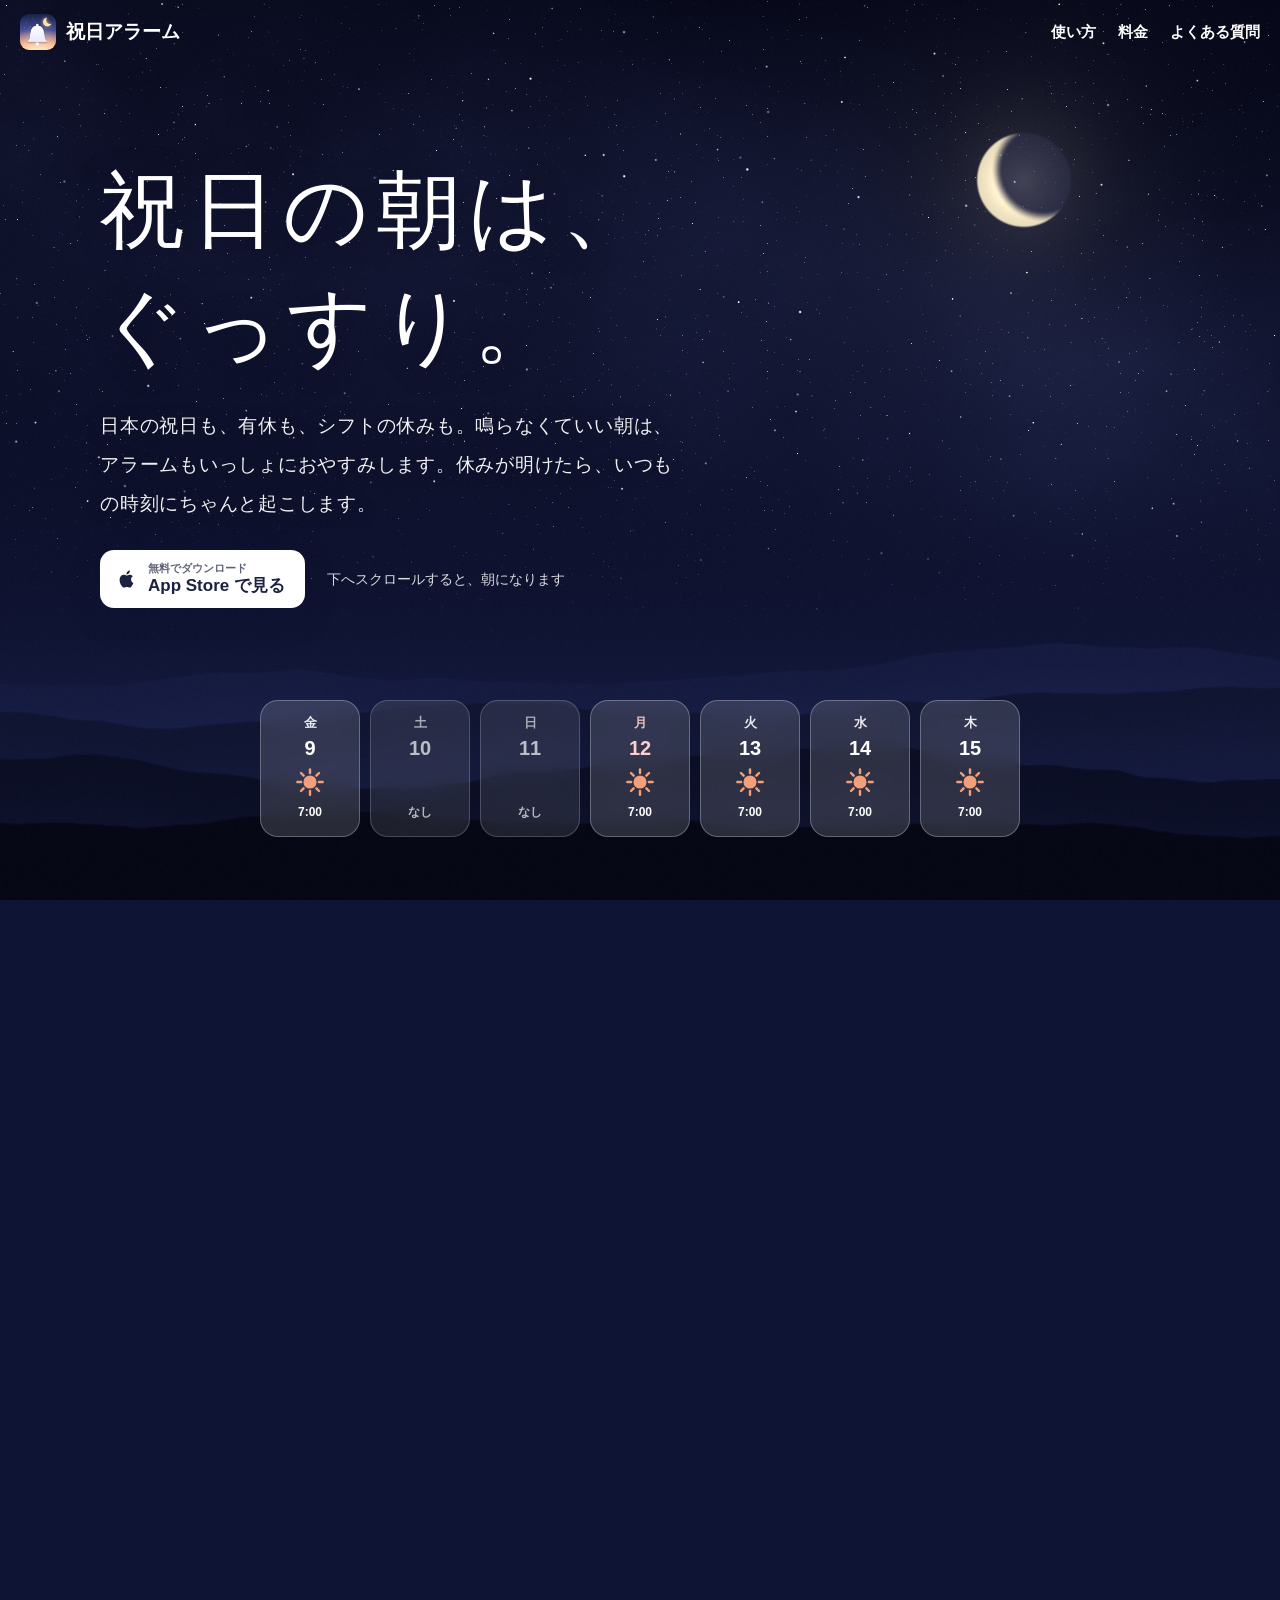
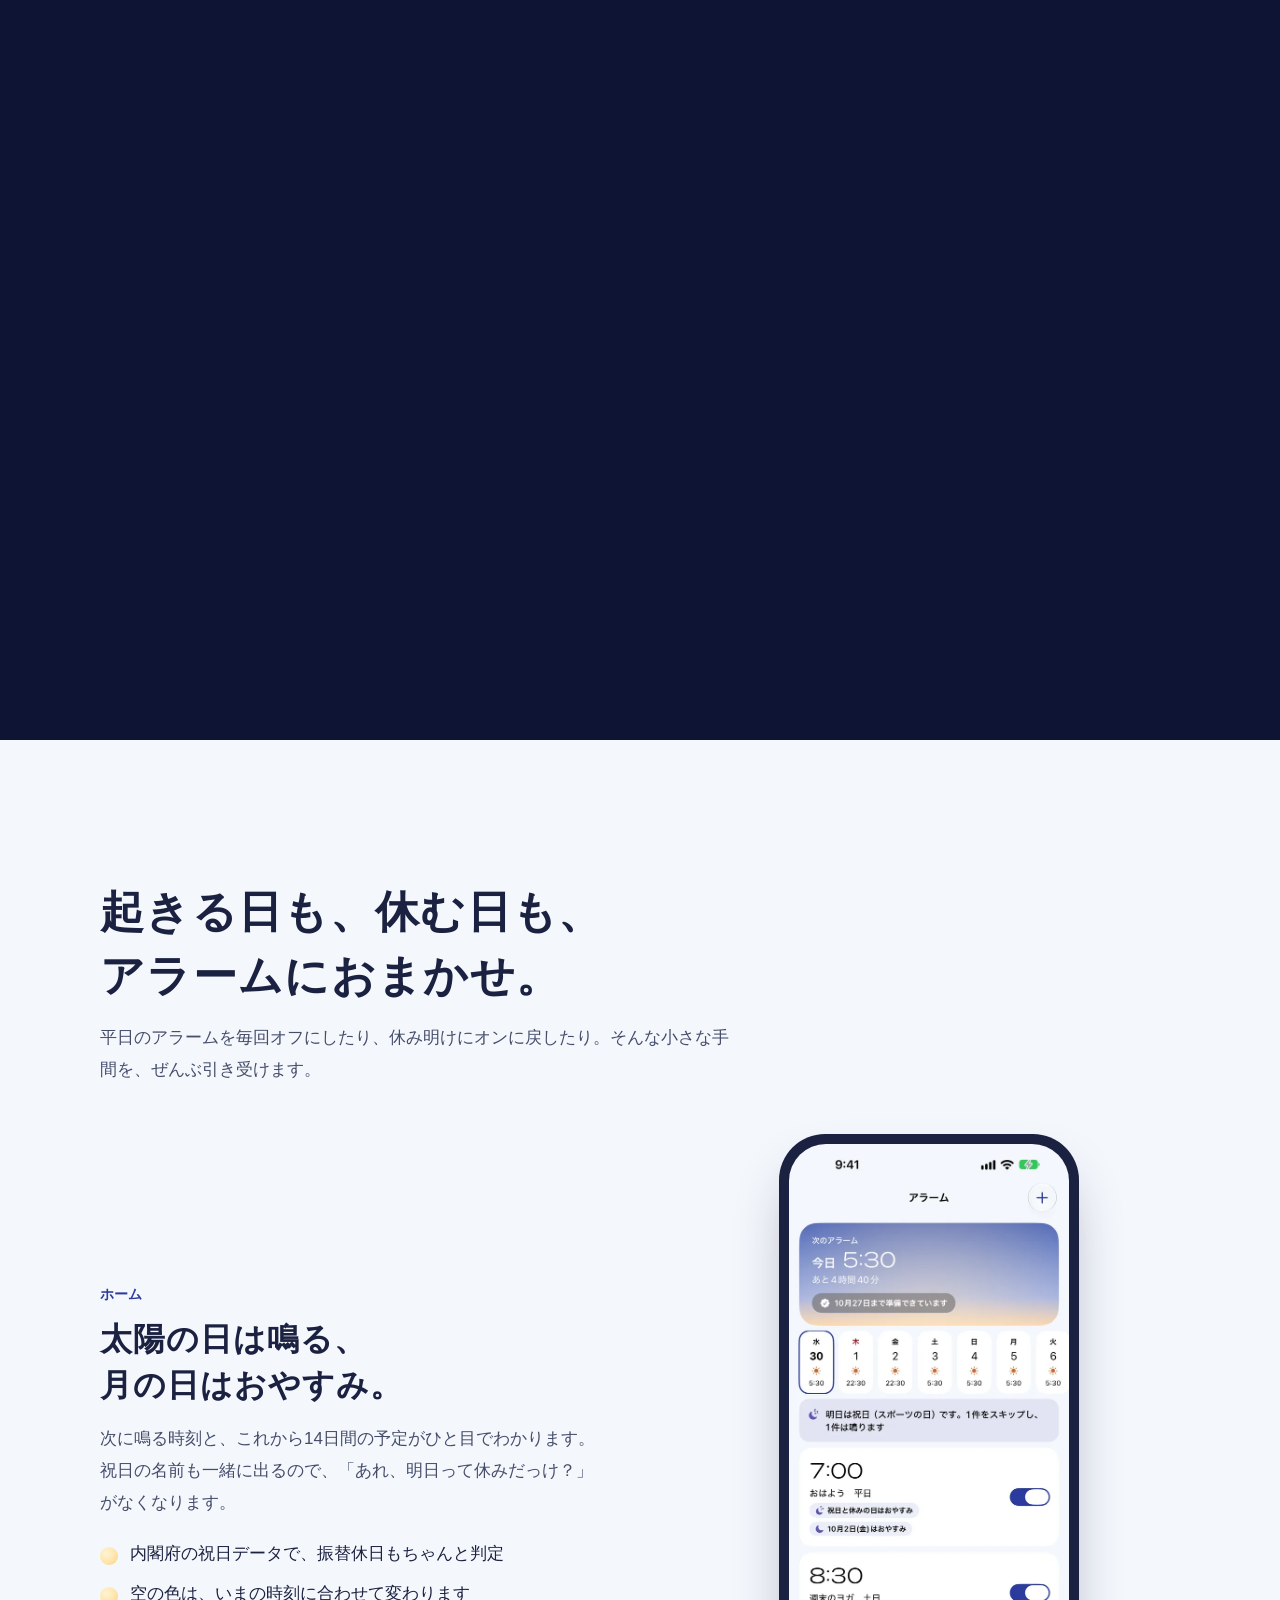
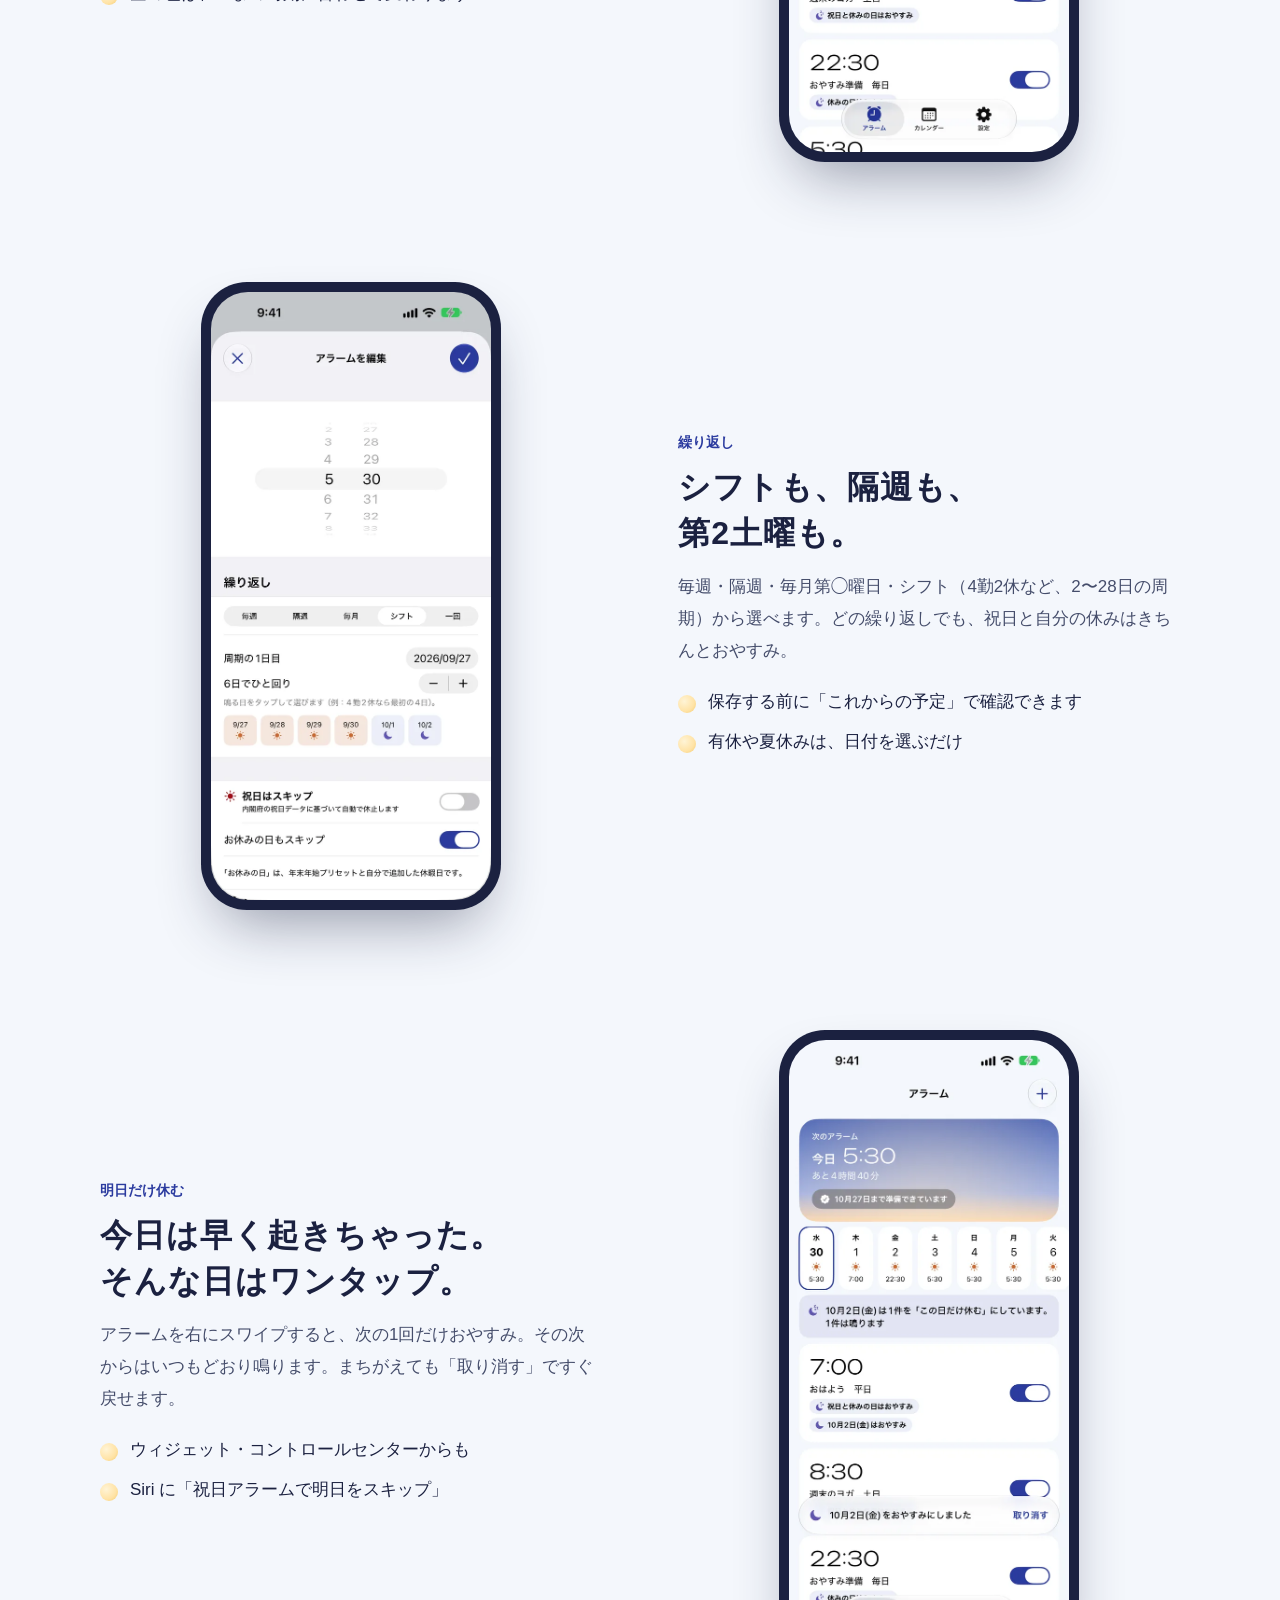
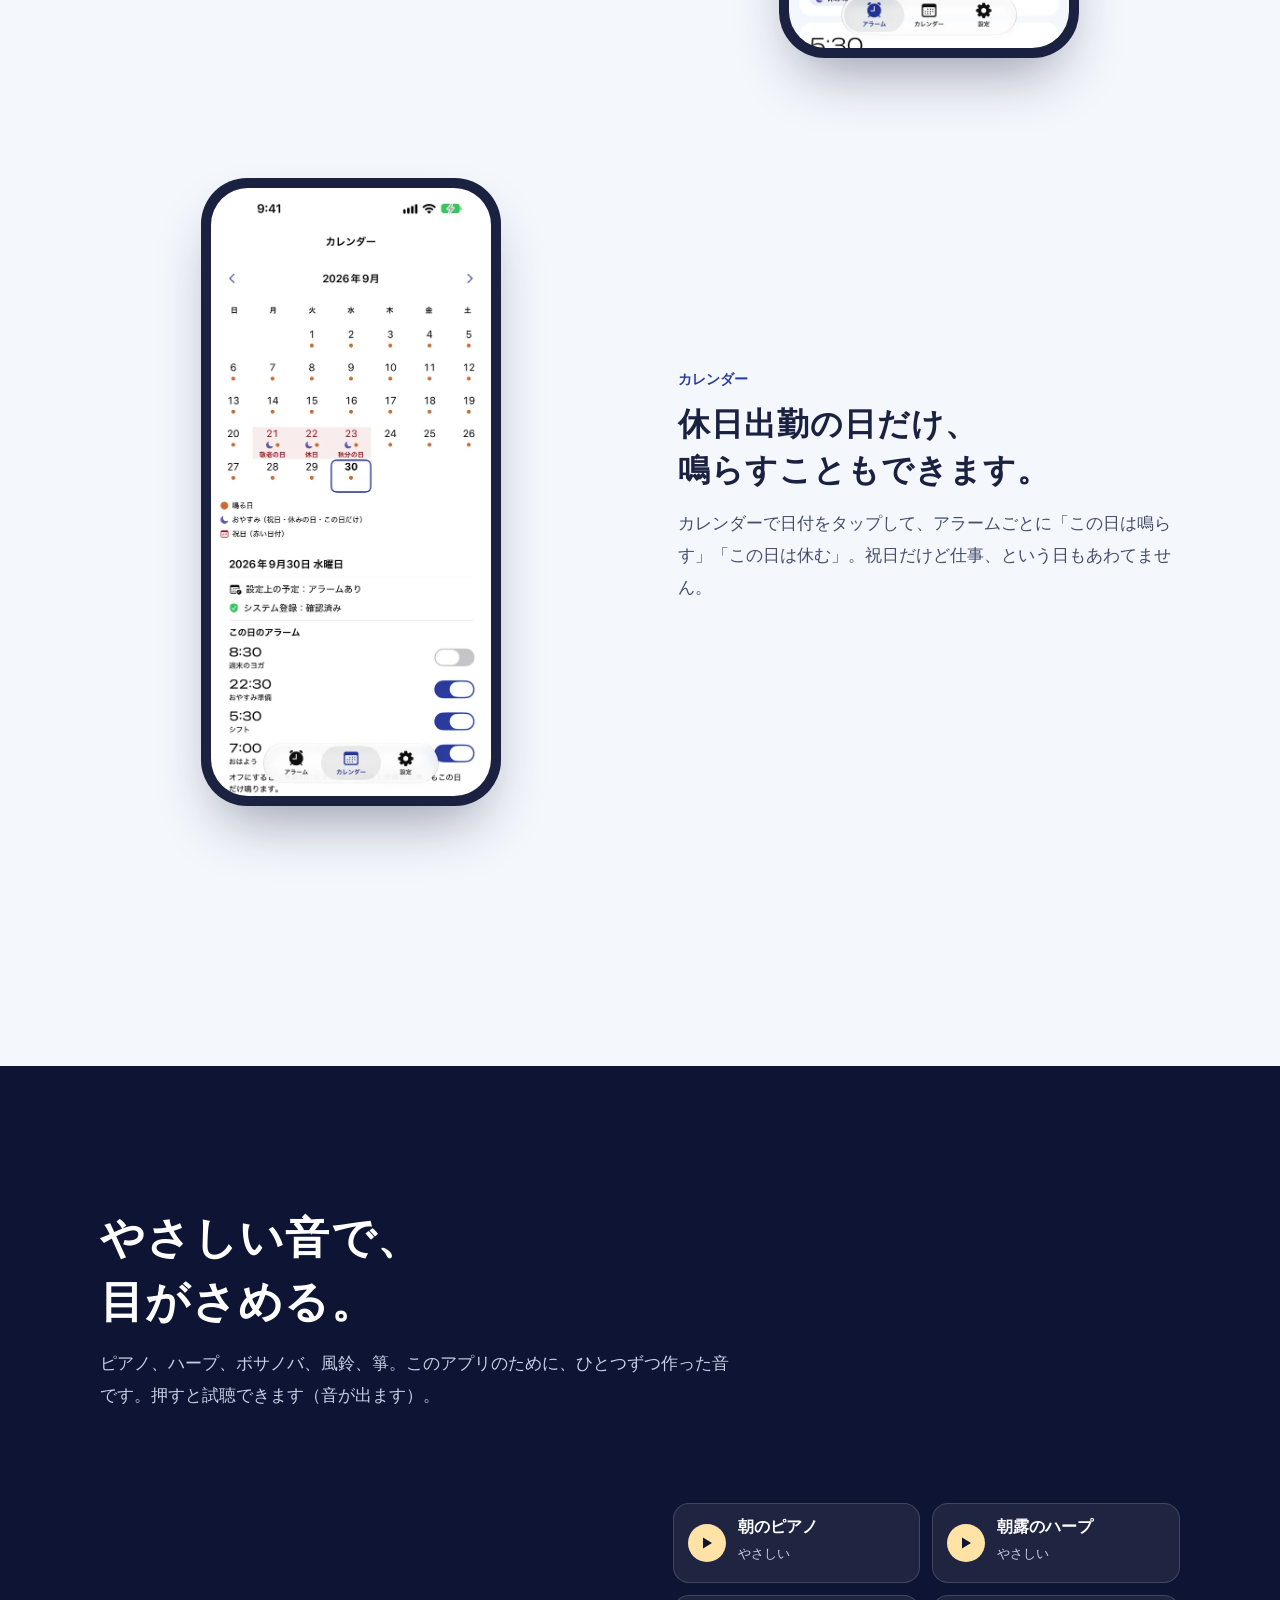
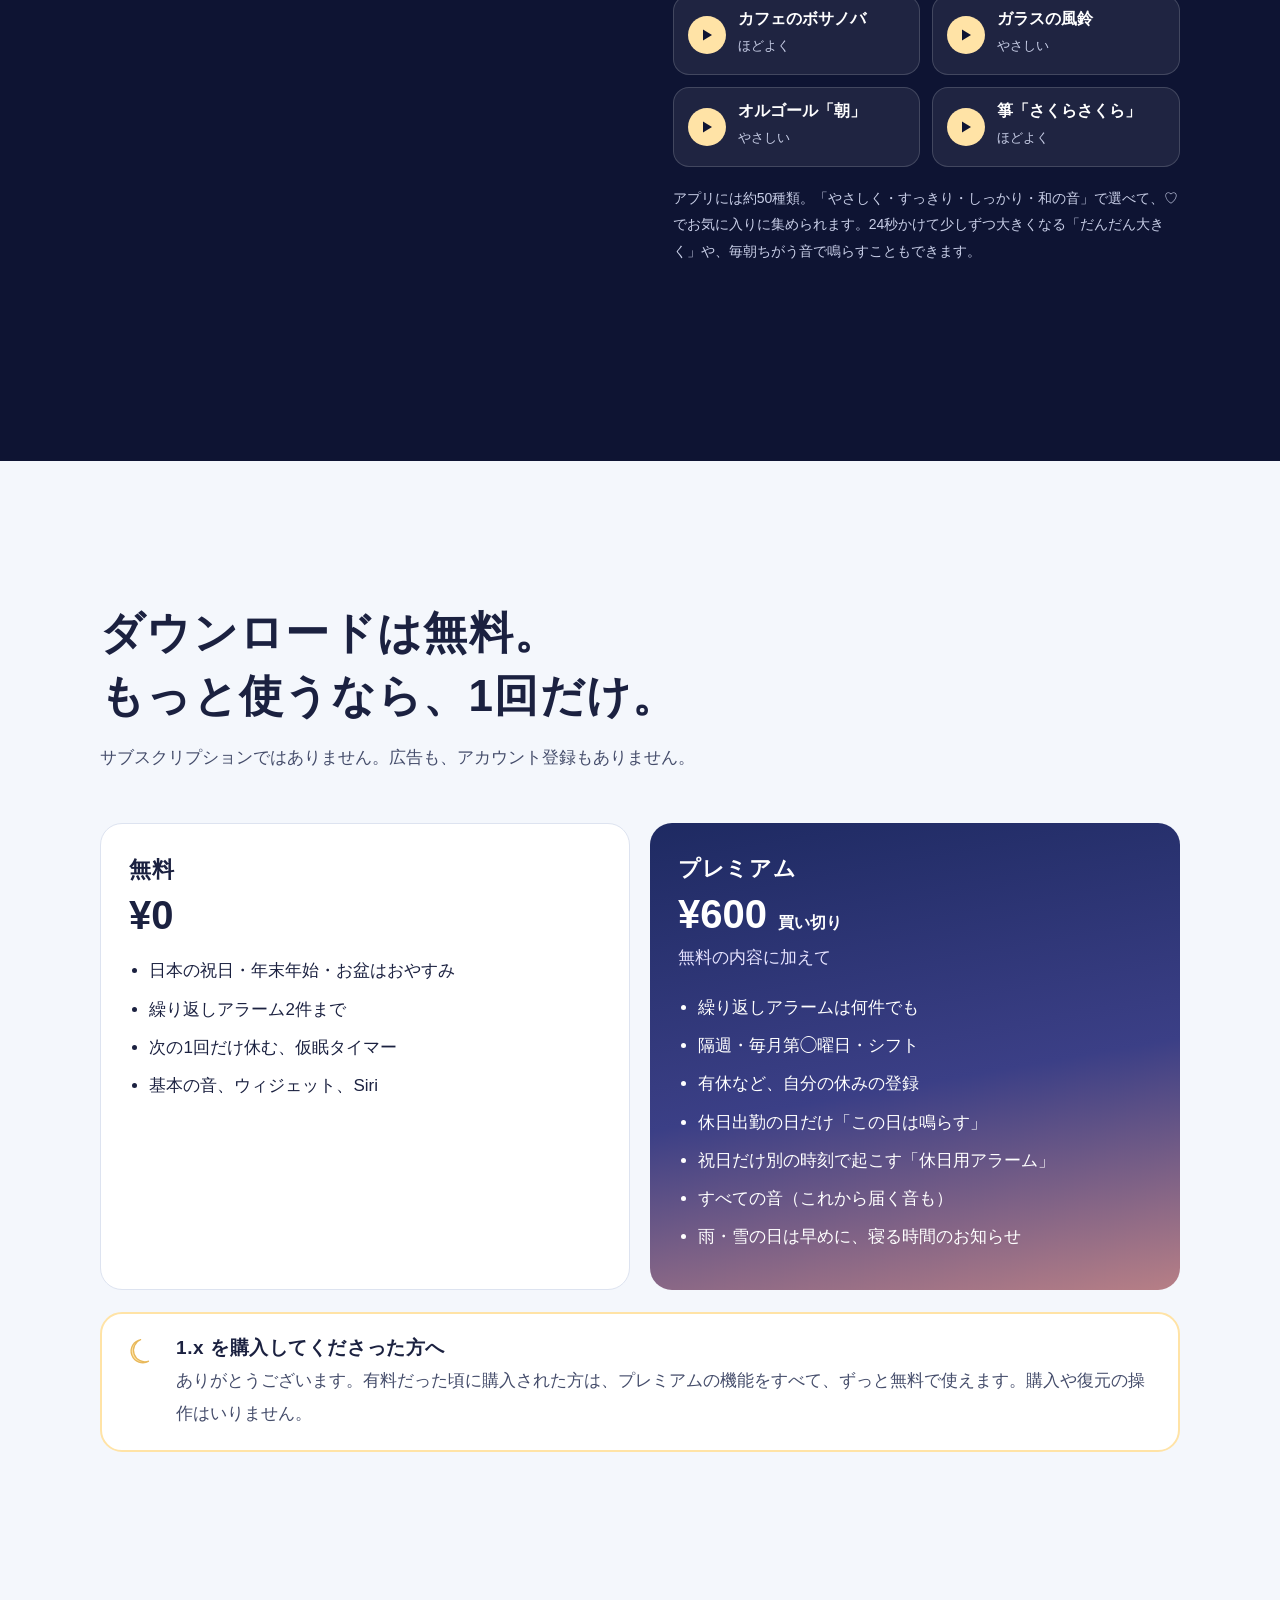
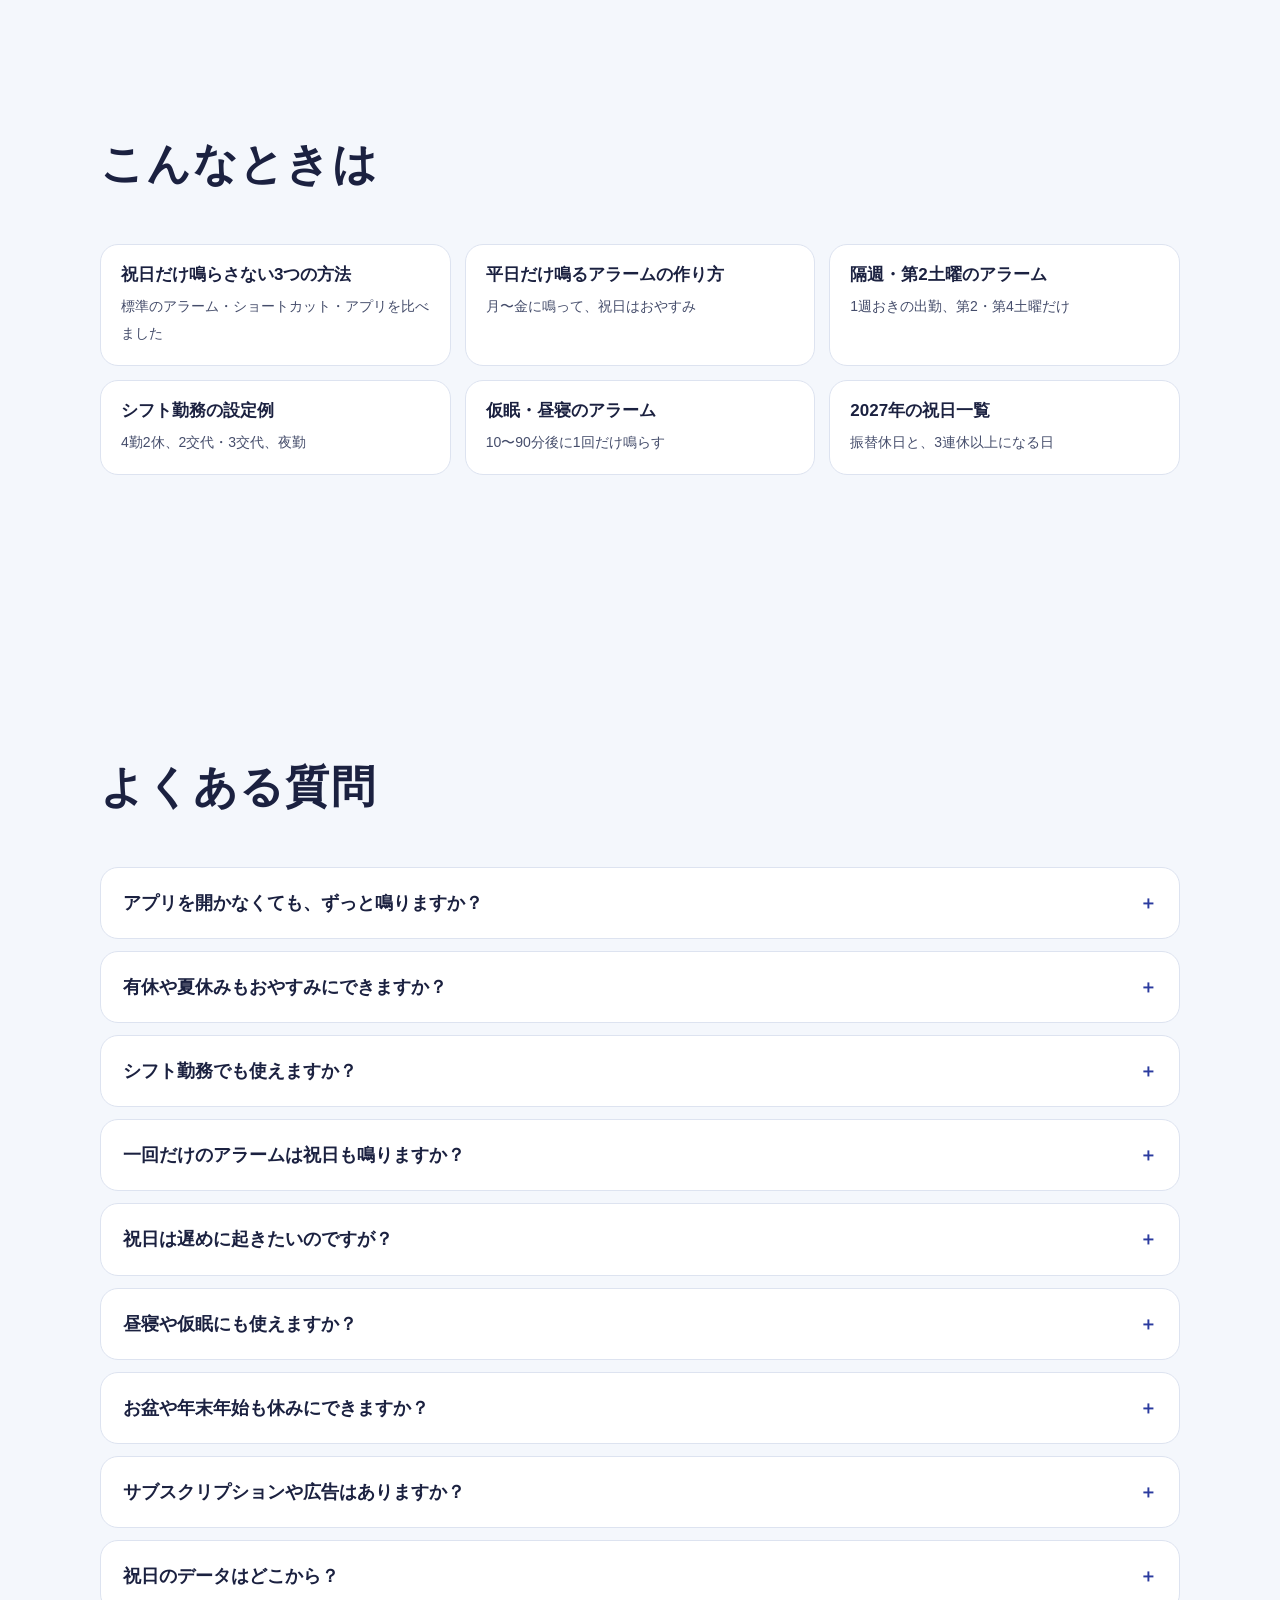
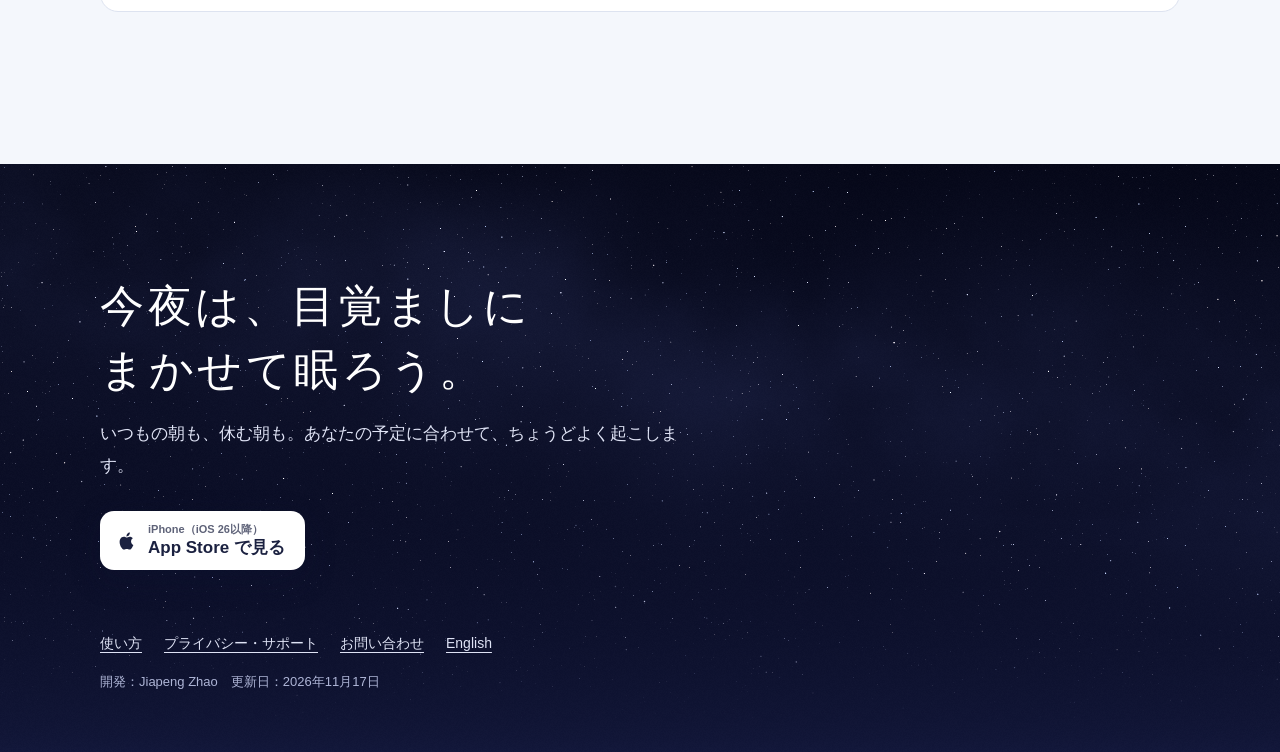
==== commit 5b77fecb: "feat: 2.4 の音 5 曲を配信、サイトの文字と空を作り直し、読み物 6 ページを追加 - sounds: 朝のピアノ・朝露のハープ・しゃきっとブラス・祭りの朝（プレミアム）、カフェのボサノバ（" ====
--- a/index.html
+++ b/index.html
@@ -3,22 +3,23 @@
 <head>
 <meta charset="utf-8">
 <meta name="viewport" content="width=device-width, initial-scale=1, viewport-fit=cover">
-<title>祝日アラーム｜祝日も有休も、鳴らない朝はぐっすり。iPhoneの目覚まし</title>
-<meta name="description" content="日本の祝日・有休・シフトの休みは自動でおやすみ。隔週や第2土曜、明日だけ休むもワンタップ。無料でダウンロードできるiPhoneの目覚まし時計です。">
+<title>祝日アラーム｜平日だけ鳴る。祝日・有休・シフトの休みは鳴らない iPhone の目覚まし</title>
+<meta name="description" content="平日だけ鳴って、日本の祝日・振替休日・有休・シフトの休みは自動でおやすみ。隔週や第2土曜、明日だけ休む、仮眠タイマーも。無料でダウンロードできる iPhone の目覚まし時計です。">
 <link rel="canonical" href="https://zhao73.github.io/holidayalarm-support/">
 <meta name="theme-color" content="#0e1433">
 <meta property="og:type" content="website">
 <meta property="og:title" content="祝日アラーム｜祝日も有休も、鳴らない朝はぐっすり。">
 <meta property="og:description" content="日本の祝日・有休・シフトの休みは自動でおやすみ。無料でダウンロードできるiPhoneの目覚まし時計です。">
 <meta property="og:url" content="https://zhao73.github.io/holidayalarm-support/">
-<meta property="og:image" content="https://zhao73.github.io/holidayalarm-support/assets/icon-512.png">
+<meta property="og:image" content="https://zhao73.github.io/holidayalarm-support/assets/og.png">
+<meta property="og:image:width" content="1200">
+<meta property="og:image:height" content="630">
+<meta name="twitter:card" content="summary_large_image">
 <link rel="icon" href="assets/icon-64.png" sizes="64x64">
 <link rel="apple-touch-icon" href="assets/icon-180.png">
-<link rel="preconnect" href="https://fonts.googleapis.com">
-<link rel="preconnect" href="https://fonts.gstatic.com" crossorigin>
-<link rel="stylesheet" href="https://fonts.googleapis.com/css2?family=Zen+Maru+Gothic:wght@700;900&display=swap">
 <link rel="stylesheet" href="style.css">
 <script type="application/ld+json">{"@context":"https://schema.org","@type":"MobileApplication","name":"祝日アラーム","alternateName":"Japan Holiday Alarm Clock","url":"https://zhao73.github.io/holidayalarm-support/","downloadUrl":"https://apps.apple.com/jp/app/id6788308440","operatingSystem":"iOS 26.0 or later","applicationCategory":"UtilitiesApplication","author":{"@type":"Person","name":"Jiapeng Zhao"},"offers":[{"@type":"Offer","price":"0","priceCurrency":"JPY","url":"https://apps.apple.com/jp/app/id6788308440"},{"@type":"Offer","name":"プレミアム（買い切り）","price":"600","priceCurrency":"JPY"}],"inLanguage":["ja","en"]}</script>
+<script type="application/ld+json">{"@context": "https://schema.org", "@type": "FAQPage", "mainEntity": [{"@type": "Question", "name": "アプリを開かなくても、ずっと鳴りますか？", "acceptedAnswer": {"@type": "Answer", "text": "アラームは最大28日先まで登録し、アプリを開いたときやアラームを止めたときに先へ延ばします。長くアプリを開かなかったときは、予約が切れる3日前にお知らせします（通知を許可した場合）。重要な予定の前には、アプリの「2分後にテスト」で鳴り方を確かめておくと安心です。"}}, {"@type": "Question", "name": "有休や夏休みもおやすみにできますか？", "acceptedAnswer": {"@type": "Answer", "text": "できます。設定の「有休・自分の休みを追加」で日付や期間を選び、アラームの「お休みの日もスキップ」をオンにしてください。年末年始（12/29〜1/3）とお盆（8/13〜8/16）は、必要な方だけオンにできるプリセットです。"}}, {"@type": "Question", "name": "シフト勤務でも使えますか？", "acceptedAnswer": {"@type": "Answer", "text": "使えます。繰り返しで「シフト」を選び、周期の1日目と鳴る日を選んでください。4勤2休なら、6日周期のうち最初の4日を選びます。"}}, {"@type": "Question", "name": "一回だけのアラームは祝日も鳴りますか？", "acceptedAnswer": {"@type": "Answer", "text": "鳴ります。一回だけのアラームは、選んだ日時にそのまま鳴る設定です。祝日にお休みさせたいときは、繰り返しのアラームを使ってください。"}}, {"@type": "Question", "name": "祝日は遅めに起きたいのですが？", "acceptedAnswer": {"@type": "Answer", "text": "「休日用アラーム」を作ると、祝日と休みの日だけ鳴るアラームになります。平日は 7:00、祝日は 9:00、というように使い分けられます（プレミアム）。"}}, {"@type": "Question", "name": "昼寝や仮眠にも使えますか？", "acceptedAnswer": {"@type": "Answer", "text": "使えます。ホームの「仮眠タイマー」から、10〜90分後に1回だけ鳴らせます。鳴り終わると一覧から自動で消えます。無料です。"}}, {"@type": "Question", "name": "お盆や年末年始も休みにできますか？", "acceptedAnswer": {"@type": "Answer", "text": "できます。設定の「お休みの日」で、年末年始（12/29〜1/3）とお盆（8/13〜8/16）をそれぞれオンにできます。日程が違う方は、有休と同じように日付を登録してください。"}}, {"@type": "Question", "name": "サブスクリプションや広告はありますか？", "acceptedAnswer": {"@type": "Answer", "text": "ありません。プレミアムは1回だけの購入で、同じ Apple アカウントの iPhone ならどれでも使えます。"}}, {"@type": "Question", "name": "祝日のデータはどこから？", "acceptedAnswer": {"@type": "Answer", "text": "内閣府が公開している祝日CSVを使っています。設定は iPhone の中だけに保存し、個人データは集めません。くわしくはプライバシーポリシーへ。"}}]}</script>
 </head>
 <body>
 <a class="skip" href="#main">本文へ移動</a>
@@ -129,20 +130,20 @@
     <div class="wrap">
       <div class="section-head">
         <h2 id="snd">やさしい音で、<br>目がさめる。</h2>
-        <p>風鈴、箏、オルゴール。このアプリのために、ひとつずつ作った音です。押すと試聴できます（音が出ます）。</p>
+        <p>ピアノ、ハープ、ボサノバ、風鈴、箏。このアプリのために、ひとつずつ作った音です。押すと試聴できます（音が出ます）。</p>
       </div>
       <div class="sound-stage">
         <canvas id="halo" aria-hidden="true"></canvas>
         <div>
           <div class="sound-list" id="soundList">
+            <button class="sound" type="button" data-src="assets/sounds/asapiano.m4a" aria-pressed="false"><span class="ic"><svg><use href="#i-play"/></svg></span><span><b>朝のピアノ</b><small>やさしい</small></span></button>
+            <button class="sound" type="button" data-src="assets/sounds/asaharp.m4a" aria-pressed="false"><span class="ic"><svg><use href="#i-play"/></svg></span><span><b>朝露のハープ</b><small>やさしい</small></span></button>
+            <button class="sound" type="button" data-src="assets/sounds/bossa.m4a" aria-pressed="false"><span class="ic"><svg><use href="#i-play"/></svg></span><span><b>カフェのボサノバ</b><small>ほどよく</small></span></button>
             <button class="sound" type="button" data-src="assets/sounds/glass_furin.m4a" aria-pressed="false"><span class="ic"><svg><use href="#i-play"/></svg></span><span><b>ガラスの風鈴</b><small>やさしい</small></span></button>
-            <button class="sound" type="button" data-src="assets/sounds/iron_furin.m4a" aria-pressed="false"><span class="ic"><svg><use href="#i-play"/></svg></span><span><b>鉄の風鈴</b><small>やさしい</small></span></button>
             <button class="sound" type="button" data-src="assets/sounds/music_box.m4a" aria-pressed="false"><span class="ic"><svg><use href="#i-play"/></svg></span><span><b>オルゴール「朝」</b><small>やさしい</small></span></button>
             <button class="sound" type="button" data-src="assets/sounds/koto_sakura.m4a" aria-pressed="false"><span class="ic"><svg><use href="#i-play"/></svg></span><span><b>箏「さくらさくら」</b><small>ほどよく</small></span></button>
-            <button class="sound" type="button" data-src="assets/sounds/handbell.m4a" aria-pressed="false"><span class="ic"><svg><use href="#i-play"/></svg></span><span><b>ハンドベルの朝</b><small>ほどよく</small></span></button>
-            <button class="sound" type="button" data-src="assets/sounds/school_chime.m4a" aria-pressed="false"><span class="ic"><svg><use href="#i-play"/></svg></span><span><b>学校のチャイム</b><small>ほどよく</small></span></button>
           </div>
-          <p class="sound-note">アプリには全部で23種類。24秒かけて少しずつ大きくなる「だんだん大きく」も選べます。</p>
+          <p class="sound-note">アプリには約50種類。「やさしく・すっきり・しっかり・和の音」で選べて、♡ でお気に入りに集められます。24秒かけて少しずつ大きくなる「だんだん大きく」や、毎朝ちがう音で鳴らすこともできます。</p>
         </div>
       </div>
     </div>
@@ -159,10 +160,10 @@
           <h3>無料</h3>
           <div class="price">¥0</div>
           <ul>
-            <li>日本の祝日・年末年始はおやすみ</li>
+            <li>日本の祝日・年末年始・お盆はおやすみ</li>
             <li>繰り返しアラーム2件まで</li>
-            <li>次の1回だけ休む</li>
-            <li>15種類の音、ウィジェット、Siri</li>
+            <li>次の1回だけ休む、仮眠タイマー</li>
+            <li>基本の音、ウィジェット、Siri</li>
           </ul>
         </div>
         <div class="plan premium">
@@ -174,7 +175,9 @@
             <li>隔週・毎月第◯曜日・シフト</li>
             <li>有休など、自分の休みの登録</li>
             <li>休日出勤の日だけ「この日は鳴らす」</li>
-            <li>2.0 の新しい音 8種類</li>
+            <li>祝日だけ別の時刻で起こす「休日用アラーム」</li>
+            <li>すべての音（これから届く音も）</li>
+            <li>雨・雪の日は早めに、寝る時間のお知らせ</li>
           </ul>
         </div>
       </div>
@@ -188,13 +191,30 @@
     </div>
   </section>
 
+  <section class="section" aria-labelledby="gd">
+    <div class="wrap">
+      <div class="section-head"><h2 id="gd">こんなときは</h2></div>
+      <ul class="guide-links">
+        <li><a href="iphone-holiday-alarm.html"><b>祝日だけ鳴らさない3つの方法</b><span>標準のアラーム・ショートカット・アプリを比べました</span></a></li>
+        <li><a href="weekday-only.html"><b>平日だけ鳴るアラームの作り方</b><span>月〜金に鳴って、祝日はおやすみ</span></a></li>
+        <li><a href="biweekly.html"><b>隔週・第2土曜のアラーム</b><span>1週おきの出勤、第2・第4土曜だけ</span></a></li>
+        <li><a href="shift.html"><b>シフト勤務の設定例</b><span>4勤2休、2交代・3交代、夜勤</span></a></li>
+        <li><a href="nap.html"><b>仮眠・昼寝のアラーム</b><span>10〜90分後に1回だけ鳴らす</span></a></li>
+        <li><a href="holidays-2027.html"><b>2027年の祝日一覧</b><span>振替休日と、3連休以上になる日</span></a></li>
+      </ul>
+    </div>
+  </section>
+
   <section class="section faq" id="faq" aria-labelledby="fq">
     <div class="wrap">
       <div class="section-head"><h2 id="fq">よくある質問</h2></div>
       <details><summary>アプリを開かなくても、ずっと鳴りますか？</summary><p>アラームは最大28日先まで登録し、アプリを開いたときやアラームを止めたときに先へ延ばします。長くアプリを開かなかったときは、予約が切れる3日前にお知らせします（通知を許可した場合）。重要な予定の前には、アプリの「2分後にテスト」で鳴り方を確かめておくと安心です。</p></details>
-      <details><summary>有休や夏休みもおやすみにできますか？</summary><p>できます。設定の「有休・自分の休みを追加」で日付や期間を選び、アラームの「お休みの日もスキップ」をオンにしてください。年末年始（12/29〜1/3）は、必要な方だけオンにできるプリセットです。</p></details>
+      <details><summary>有休や夏休みもおやすみにできますか？</summary><p>できます。設定の「有休・自分の休みを追加」で日付や期間を選び、アラームの「お休みの日もスキップ」をオンにしてください。年末年始（12/29〜1/3）とお盆（8/13〜8/16）は、必要な方だけオンにできるプリセットです。</p></details>
       <details><summary>シフト勤務でも使えますか？</summary><p>使えます。繰り返しで「シフト」を選び、周期の1日目と鳴る日を選んでください。4勤2休なら、6日周期のうち最初の4日を選びます。</p></details>
       <details><summary>一回だけのアラームは祝日も鳴りますか？</summary><p>鳴ります。一回だけのアラームは、選んだ日時にそのまま鳴る設定です。祝日にお休みさせたいときは、繰り返しのアラームを使ってください。</p></details>
+      <details><summary>祝日は遅めに起きたいのですが？</summary><p>「休日用アラーム」を作ると、祝日と休みの日だけ鳴るアラームになります。平日は 7:00、祝日は 9:00、というように使い分けられます（プレミアム）。</p></details>
+      <details><summary>昼寝や仮眠にも使えますか？</summary><p>使えます。ホームの「仮眠タイマー」から、10〜90分後に1回だけ鳴らせます。鳴り終わると一覧から自動で消えます。無料です。</p></details>
+      <details><summary>お盆や年末年始も休みにできますか？</summary><p>できます。設定の「お休みの日」で、年末年始（12/29〜1/3）とお盆（8/13〜8/16）をそれぞれオンにできます。日程が違う方は、有休と同じように日付を登録してください。</p></details>
       <details><summary>サブスクリプションや広告はありますか？</summary><p>ありません。プレミアムは1回だけの購入で、同じ Apple アカウントの iPhone ならどれでも使えます。</p></details>
       <details><summary>祝日のデータはどこから？</summary><p>内閣府が公開している祝日CSVを使っています。設定は iPhone の中だけに保存し、個人データは集めません。くわしくは<a href="privacy.html">プライバシーポリシー</a>へ。</p></details>
     </div>
@@ -216,10 +236,11 @@
       <a href="mailto:qwe911291860@gmail.com">お問い合わせ</a>
       <a href="privacy.html#en" lang="en">English</a>
     </div>
-    <p class="footer-meta">開発：Jiapeng Zhao　更新日：2026年9月30日</p>
+    <p class="footer-meta">開発：Jiapeng Zhao　更新日：2026年11月17日</p>
   </div>
 </footer>
 
+<script src="sky.js" defer></script>
 <script src="main.js" defer></script>
 </body>
 </html>
--- a/style.css
+++ b/style.css
@@ -12,7 +12,10 @@
   --muted: #454d6b;
   --line: #dde3f0;
   --card: #ffffff;
-  --round: "Zen Maru Gothic", "Hiragino Maru Gothic ProN", "Hiragino Sans", sans-serif;
+  /* 2.4：丸ゴシックの極太（Zen Maru Gothic 900）をやめた。iPhone・Mac に入っているヒラギノ角ゴを使い、
+     見出しは W6、いちばん大きな見出しだけ W3 の細い字で組む（Web フォントの読み込みもなくなる） */
+  --sans: -apple-system, BlinkMacSystemFont, "Hiragino Sans", "Hiragino Kaku Gothic ProN", "Yu Gothic Medium", "Yu Gothic", "Noto Sans JP", "Segoe UI", sans-serif;
+  --round: var(--sans);
   --radius: 22px;
 }
 
@@ -22,7 +25,7 @@
   margin: 0;
   background: var(--asa);
   color: var(--ink);
-  font: 17px/1.9 -apple-system, BlinkMacSystemFont, "Hiragino Sans", "Hiragino Kaku Gothic ProN", "Noto Sans JP", sans-serif;
+  font: 17px/1.9 var(--sans);
   font-feature-settings: "palt" 1;
 }
 img { max-width: 100%; height: auto; display: block; }
@@ -32,9 +35,9 @@
   outline-offset: 4px;
   border-radius: 8px;
 }
-h1, h2, h3 { font-family: var(--round); font-weight: 900; line-height: 1.35; letter-spacing: .01em; margin: 0; }
+h1, h2, h3 { font-family: var(--sans); font-weight: 600; line-height: 1.45; letter-spacing: .03em; margin: 0; }
 h2 { font-size: clamp(28px, 4.4vw, 44px); }
-h3 { font-size: 22px; font-weight: 700; }
+h3 { font-size: 22px; font-weight: 600; }
 p { margin: 0 0 1em; }
 .wrap { width: min(1080px, 100% - 40px); margin-inline: auto; }
 .skip { position: absolute; left: -999px; top: 8px; background: #fff; padding: 8px 14px; border-radius: 10px; z-index: 50; }
@@ -55,7 +58,7 @@
   color: var(--ink);
   box-shadow: 0 1px 0 var(--line);
 }
-.brand { display: flex; align-items: center; gap: 10px; color: inherit; text-decoration: none; font-family: var(--round); font-weight: 900; font-size: 19px; }
+.brand { display: flex; align-items: center; gap: 10px; color: inherit; text-decoration: none; font-family: var(--round); font-weight: 600; font-size: 19px; }
 .brand img { width: 36px; height: 36px; border-radius: 9px; }
 .site-header nav { display: flex; gap: 22px; font-size: 15px; font-weight: 600; }
 .site-header nav a { color: inherit; text-decoration: none; }
@@ -70,15 +73,18 @@
   width: min(1080px, 100% - 40px); margin: 0 auto;
   padding-top: clamp(110px, 17vh, 170px);
 }
-.hero h1 { font-size: clamp(40px, 7.4vw, 86px); text-shadow: 0 2px 24px rgba(14, 20, 51, .35); }
-.hero .lead { font-size: clamp(17px, 2vw, 21px); max-width: 30em; margin-top: 18px; text-shadow: 0 1px 12px rgba(14, 20, 51, .45); }
+.hero h1 { font-size: clamp(38px, 6.6vw, 84px); font-weight: 300; letter-spacing: .09em; line-height: 1.38; text-shadow: 0 2px 30px rgba(8, 12, 34, .45); }
+/* WebGL が使えないとき：同じ色の止まった空 */
+.hero-stage.no-gl { background: linear-gradient(180deg, #060818 0%, #131a3c 62%, #2b2f66 100%); }
+.hero-stage.no-gl.lit { background: linear-gradient(180deg, #264dad 0%, #9eb8ee 70%, #fdd4a9 100%); }
+.hero .lead { font-size: clamp(16px, 1.7vw, 19px); font-weight: 400; line-height: 2.05; letter-spacing: .04em; max-width: 31em; margin-top: 22px; color: rgba(255, 255, 255, .94); text-shadow: 0 1px 14px rgba(8, 12, 34, .5); }
 .hero-actions { display: flex; flex-wrap: wrap; align-items: center; gap: 14px 22px; margin-top: 26px; }
 .hint { font-size: 14px; opacity: .85; transition: opacity .4s; }
 
 .store-btn {
   display: inline-flex; align-items: center; gap: 10px;
   background: #fff; color: var(--ink);
-  font-weight: 700; text-decoration: none;
+  font-weight: 600; text-decoration: none;
   padding: 12px 20px 12px 16px; border-radius: 14px;
   box-shadow: 0 10px 30px rgba(14, 20, 51, .25);
   transition: transform .2s cubic-bezier(.2, .8, .2, 1), box-shadow .2s;
@@ -105,15 +111,15 @@
   font-family: var(--round); color: #fff;
   transition: background .6s, color .6s, border-color .6s;
 }
-.day .wd { font-size: 13px; font-weight: 700; opacity: .9; }
-.day .dt { font-size: 20px; font-weight: 900; line-height: 1.3; }
+.day .wd { font-size: 13px; font-weight: 600; opacity: .9; }
+.day .dt { font-size: 20px; font-weight: 600; line-height: 1.3; }
 .day .mark { position: relative; height: 34px; margin: 4px 0 2px; }
 .day .mark svg { position: absolute; left: 50%; top: 50%; width: 30px; height: 30px; transform: translate(-50%, -50%); transition: transform .8s cubic-bezier(.3, 1.4, .5, 1), opacity .5s; }
-.day .cap { font-size: 12px; font-weight: 700; min-height: 1.4em; white-space: nowrap; }
+.day .cap { font-size: 12px; font-weight: 600; min-height: 1.4em; white-space: nowrap; }
 .day.off .mark .sun { opacity: 0; }
 .day.off { opacity: .72; }
 .day.holiday .wd, .day.holiday .dt { color: #ffd0c8; }
-.day .zzz { position: absolute; right: 6px; top: 34px; font-size: 12px; font-weight: 900; color: var(--tsuki); opacity: 0; }
+.day .zzz { position: absolute; right: 6px; top: 34px; font-size: 12px; font-weight: 600; color: var(--tsuki); opacity: 0; }
 /* 朝になったら（JS が .morning を付ける） */
 .hero-stage.lit .day { background: rgba(255, 255, 255, .82); color: var(--ink); border-color: rgba(255, 255, 255, .9); }
 .hero-stage.lit .day.holiday .wd, .hero-stage.lit .day.holiday .dt, .hero-stage.lit .day.holiday .cap { color: var(--shu); }
@@ -138,9 +144,9 @@
   align-items: center; margin-bottom: clamp(70px, 10vw, 120px);
 }
 .feature:nth-child(even) .phone { order: 2; }
-.feature h3 { font-size: clamp(24px, 3.2vw, 32px); font-weight: 900; margin-bottom: 14px; }
+.feature h3 { font-size: clamp(24px, 3.2vw, 32px); font-weight: 600; margin-bottom: 14px; }
 .feature p { color: var(--muted); }
-.feature .tag { display: inline-block; font-family: var(--round); font-weight: 700; font-size: 14px; color: var(--ai); margin-bottom: 8px; }
+.feature .tag { display: inline-block; font-family: var(--round); font-weight: 600; font-size: 14px; color: var(--ai); margin-bottom: 8px; }
 .phone {
   justify-self: center; width: min(300px, 78vw);
   border-radius: 46px; padding: 10px; background: var(--ink);
@@ -174,7 +180,7 @@
 .sound[aria-pressed="true"] { background: rgba(255, 227, 166, .16); border-color: var(--tsuki); }
 .sound .ic { flex: none; width: 38px; height: 38px; border-radius: 50%; display: grid; place-items: center; background: var(--tsuki); color: var(--yoru); }
 .sound .ic svg { width: 16px; height: 16px; }
-.sound b { display: block; font-family: var(--round); font-weight: 700; font-size: 16px; line-height: 1.35; }
+.sound b { display: block; font-family: var(--round); font-weight: 600; font-size: 16px; line-height: 1.35; }
 .sound small { color: #c9cfe8; font-size: 13px; }
 .sound-note { color: #c9cfe8; font-size: 14px; margin-top: 18px; }
 
@@ -182,8 +188,8 @@
 .plans { display: grid; grid-template-columns: 1fr 1fr; gap: 20px; }
 .plan { background: var(--card); border-radius: var(--radius); padding: 30px 28px; border: 1px solid var(--line); }
 .plan.premium { background: linear-gradient(170deg, #1e2a62 0%, #3b3f86 55%, #b77f86 100%); color: #fff; border: none; }
-.plan .price { font-family: var(--round); font-weight: 900; font-size: 40px; line-height: 1.2; margin: 6px 0 4px; }
-.plan .price small { font-size: 16px; font-weight: 700; }
+.plan .price { font-family: var(--round); font-weight: 600; font-size: 40px; line-height: 1.2; margin: 6px 0 4px; }
+.plan .price small { font-size: 16px; font-weight: 600; }
 .plan ul { padding-left: 1.2em; margin: 16px 0 0; }
 .plan li { margin: 6px 0; }
 .plan.premium .sub { color: #e6e3ff; }
@@ -197,7 +203,7 @@
 
 /* よくある質問 */
 .faq details { background: var(--card); border: 1px solid var(--line); border-radius: 18px; padding: 4px 22px; margin-bottom: 12px; }
-.faq summary { cursor: pointer; font-family: var(--round); font-weight: 700; font-size: 18px; padding: 14px 0; list-style: none; display: flex; justify-content: space-between; gap: 12px; }
+.faq summary { cursor: pointer; font-family: var(--round); font-weight: 600; font-size: 18px; padding: 14px 0; list-style: none; display: flex; justify-content: space-between; gap: 12px; }
 .faq summary::-webkit-details-marker { display: none; }
 .faq summary::after { content: "＋"; color: var(--ai); transition: transform .3s; }
 .faq details[open] summary::after { transform: rotate(45deg); }
@@ -207,7 +213,7 @@
 .site-footer { position: relative; background: var(--yoru); color: #dfe3f5; overflow: hidden; }
 #footerSky { position: absolute; inset: 0; width: 100%; height: 100%; }
 .footer-inner { position: relative; padding: 110px 0 44px; }
-.footer-inner h2 { color: #fff; margin-bottom: 16px; }
+.footer-inner h2 { color: #fff; margin-bottom: 16px; font-weight: 300; letter-spacing: .08em; }
 .nb { white-space: nowrap; }
 .footer-inner .store-btn { margin-top: 12px; }
 .footer-inner p { max-width: 34em; }
@@ -217,7 +223,7 @@
 
 /* 読み物ページ（使い方・プライバシー） */
 .page-top { background: linear-gradient(180deg, var(--yoru) 0%, #3a3f87 70%, #c98a86 100%); color: #fff; padding: 130px 0 70px; }
-.page-top h1 { font-size: clamp(32px, 5.6vw, 54px); }
+.page-top h1 { font-size: clamp(30px, 5vw, 50px); font-weight: 300; letter-spacing: .07em; line-height: 1.5; }
 .page-top p { margin-top: 14px; color: #e3e6f7; max-width: 36em; }
 .doc { max-width: 760px; margin: 0 auto; padding: 56px 20px 90px; }
 .doc h2 { font-size: clamp(22px, 3vw, 28px); margin: 48px 0 12px; }
@@ -252,3 +258,56 @@
   .day.rest .zzz { animation: none; opacity: 1; }
   .store-btn { transition: none; }
 }
+
+/* ---------- 読み物ページ（2.4：検索から来た人向けの解説） ---------- */
+.doc > p:first-child { font-size: 18px; }
+.doc ol li { margin: 10px 0; }
+.table-wrap { overflow-x: auto; margin: 18px -4px; padding: 0 4px; -webkit-overflow-scrolling: touch; }
+.doc table { border-collapse: collapse; width: 100%; background: var(--card); border-radius: 16px; overflow: hidden; font-size: 15px; }
+.doc caption { text-align: left; font-family: var(--round); font-weight: 600; padding: 0 2px 10px; }
+.doc th, .doc td { padding: 12px 14px; text-align: left; vertical-align: top; border-bottom: 1px solid var(--line); line-height: 1.6; }
+.doc tbody tr:last-child th, .doc tbody tr:last-child td { border-bottom: 0; }
+.doc thead th { background: var(--ink); color: #fff; font-family: var(--round); font-weight: 600; white-space: nowrap; }
+.doc tbody th { font-family: var(--round); font-weight: 600; white-space: nowrap; }
+table.compare { min-width: 620px; }
+table.compare td:last-child { background: rgba(242, 160, 123, .14); font-weight: 600; }
+table.holidays td:first-child { font-variant-numeric: tabular-nums; white-space: nowrap; }
+table.holidays .wd { width: 3.5em; }
+table.holidays .sat { color: #2f5fc4; }
+table.holidays .sun { color: #c0392b; }
+.doc details { background: var(--card); border: 1px solid var(--line); border-radius: 18px; padding: 4px 22px; margin-bottom: 12px; }
+.doc summary { cursor: pointer; font-family: var(--round); font-weight: 600; font-size: 17px; padding: 14px 0; }
+.doc details p { color: var(--muted); margin-top: 0; }
+.get { display: flex; gap: 18px; align-items: center; background: var(--ink); color: #fff; border-radius: 24px; padding: 22px 24px; margin: 48px 0 0; }
+.get img { border-radius: 16px; flex: none; }
+.get p { margin: 0 0 10px; color: #e3e6f7; }
+.get b { font-family: var(--round); font-size: 18px; color: #fff; }
+.store-link { display: inline-block; background: #fff; color: var(--ink); font-family: var(--round); font-weight: 600; text-decoration: none; padding: 10px 20px; border-radius: 12px; min-height: 44px; line-height: 24px; }
+.store-link:hover { background: var(--shinonome); }
+.more { columns: 2; column-gap: 28px; }
+.more li { break-inside: avoid; }
+.updated { font-size: 13px; color: var(--muted); margin-top: 32px; }
+@media (max-width: 640px) {
+  .more { columns: 1; }
+  .get { flex-direction: column; align-items: flex-start; }
+  .doc th, .doc td { padding: 10px 11px; }
+}
+.guide-links { list-style: none; padding: 0; margin: 0; display: grid; grid-template-columns: repeat(3, 1fr); gap: 14px; }
+.guide-links a { display: block; height: 100%; background: var(--card); border: 1px solid var(--line); border-radius: 18px; padding: 18px 20px; color: var(--ink); text-decoration: none; transition: border-color .2s, transform .2s; }
+.guide-links a:hover { border-color: var(--ai); transform: translateY(-2px); }
+.guide-links b { display: block; font-family: var(--round); font-weight: 600; font-size: 17px; line-height: 1.45; }
+.guide-links span { display: block; color: var(--muted); font-size: 14px; margin-top: 6px; }
+@media (max-width: 900px) { .guide-links { grid-template-columns: 1fr 1fr; } }
+@media (max-width: 560px) { .guide-links { grid-template-columns: 1fr; } }
+@media (prefers-reduced-motion: reduce) { .guide-links a { transition: none; } }
+/* スマホ：比較表は 1 行＝1 枚のカードにする（横スクロールで 3 列目が隠れないように） */
+@media (max-width: 640px) {
+  table.compare { min-width: 0; background: none; border-radius: 0; }
+  table.compare thead { position: absolute; width: 1px; height: 1px; overflow: hidden; clip-path: inset(50%); }
+  table.compare, table.compare tbody, table.compare tr, table.compare th, table.compare td { display: block; }
+  table.compare tr { background: var(--card); border: 1px solid var(--line); border-radius: 16px; margin-bottom: 12px; overflow: hidden; }
+  table.compare tbody th { background: var(--ink); color: #fff; border-bottom: 0; white-space: normal; }
+  table.compare td { display: grid; grid-template-columns: 8.5em 1fr; gap: 10px; border-bottom: 1px solid var(--line); }
+  table.compare td:last-child { border-bottom: 0; }
+  table.compare td::before { content: attr(data-label); font-family: var(--round); font-weight: 600; font-size: 13px; color: var(--muted); }
+}
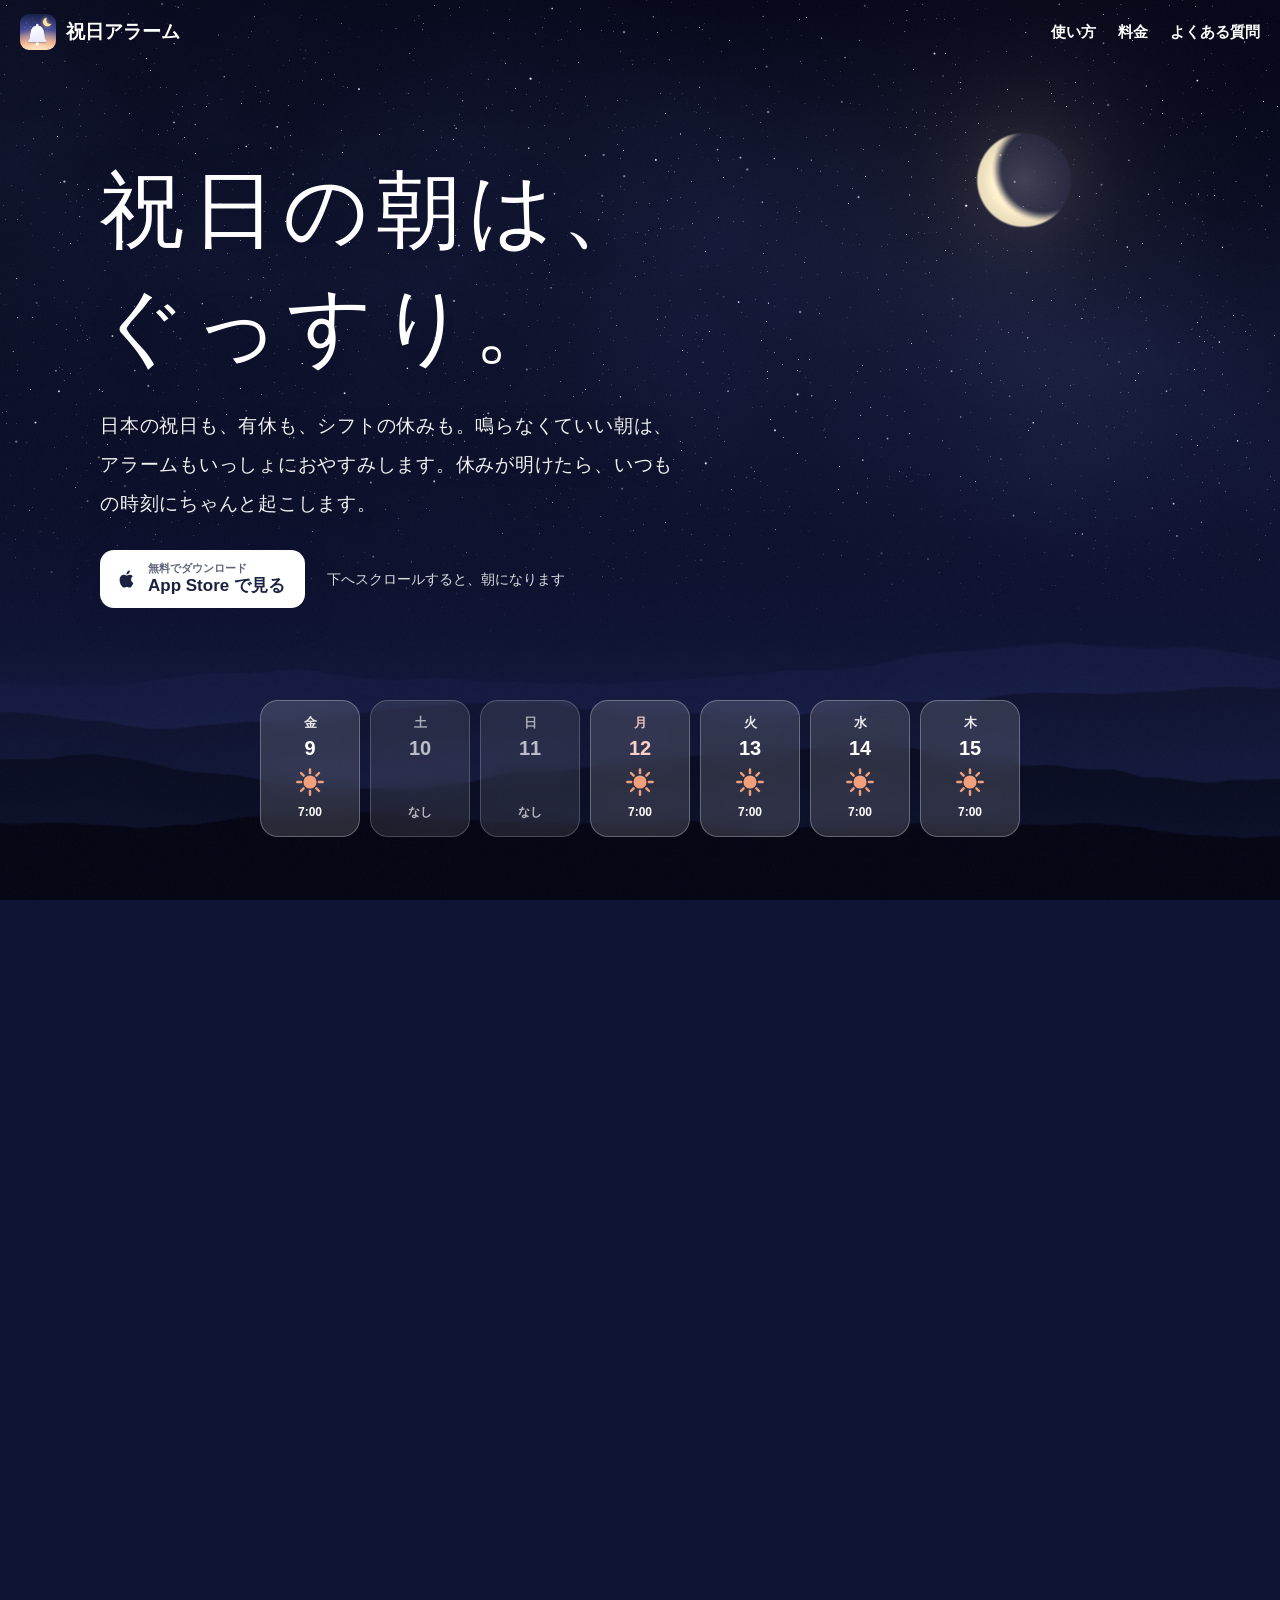
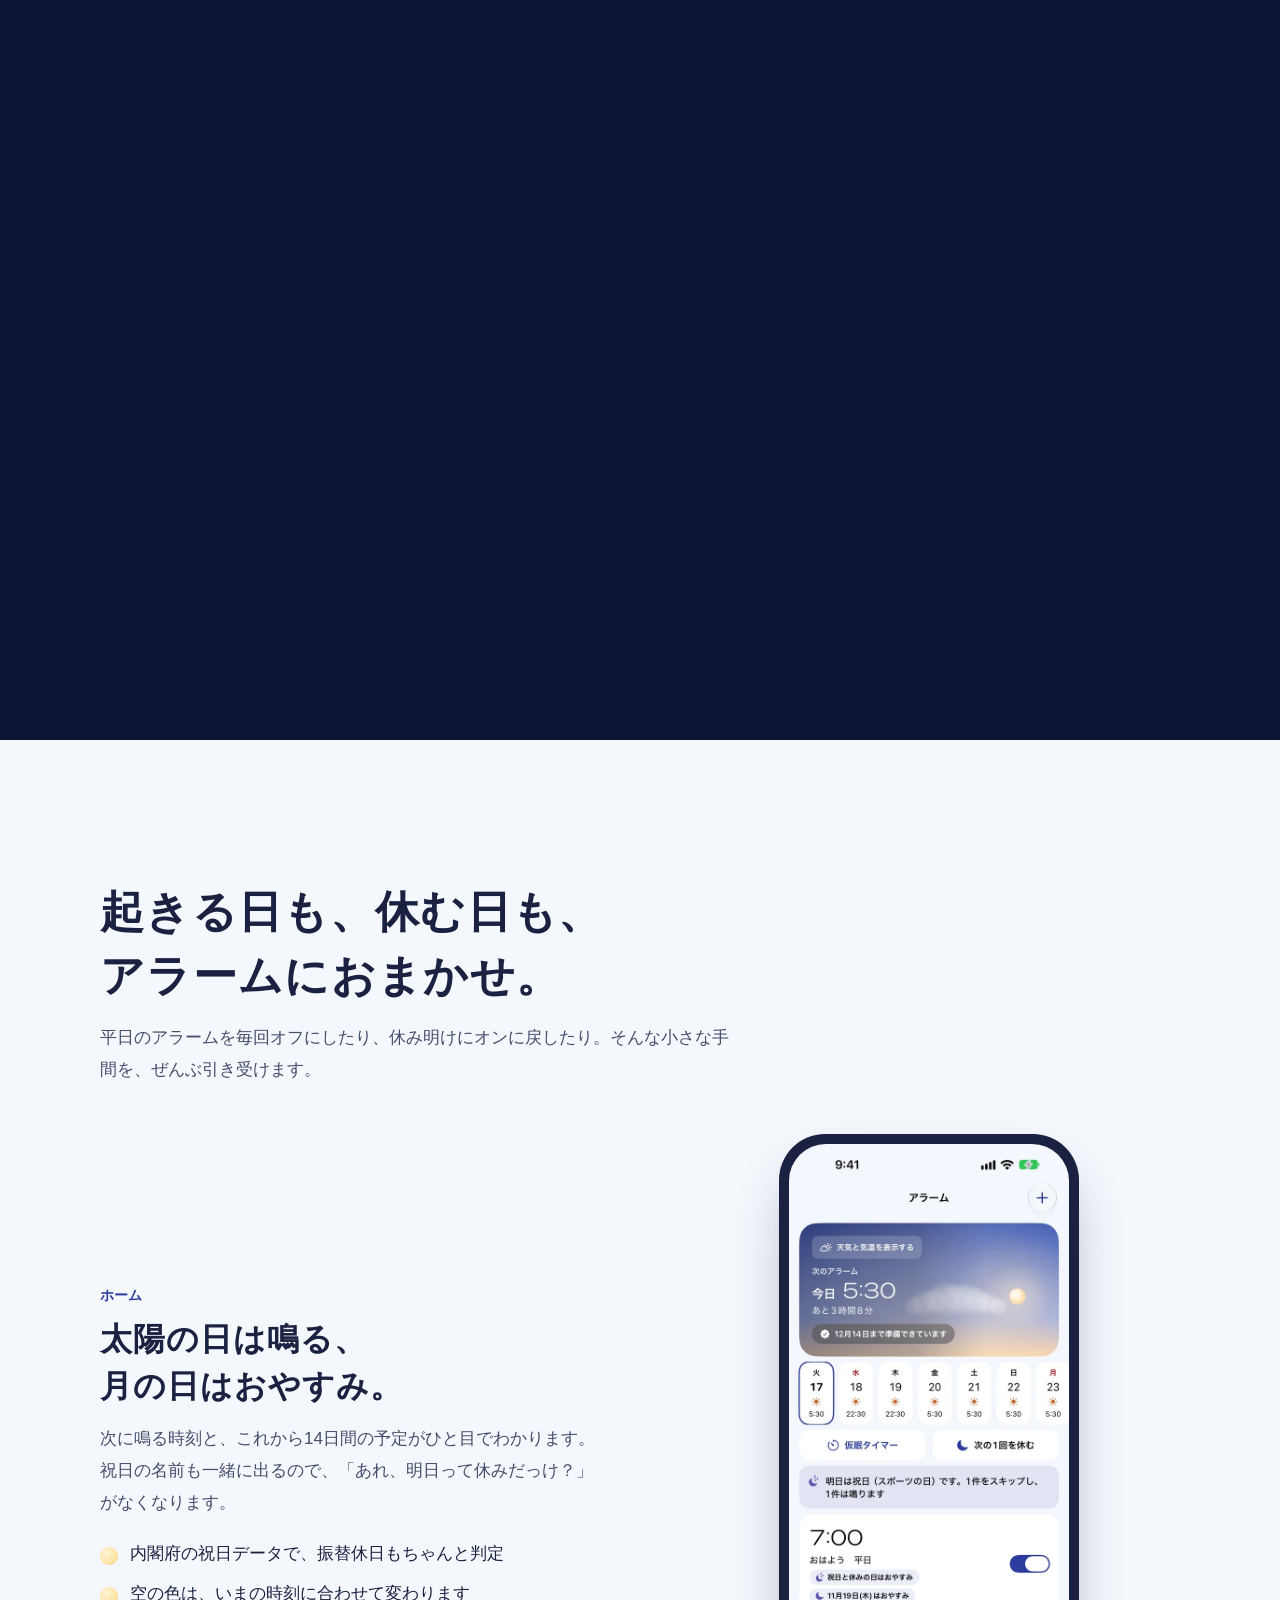
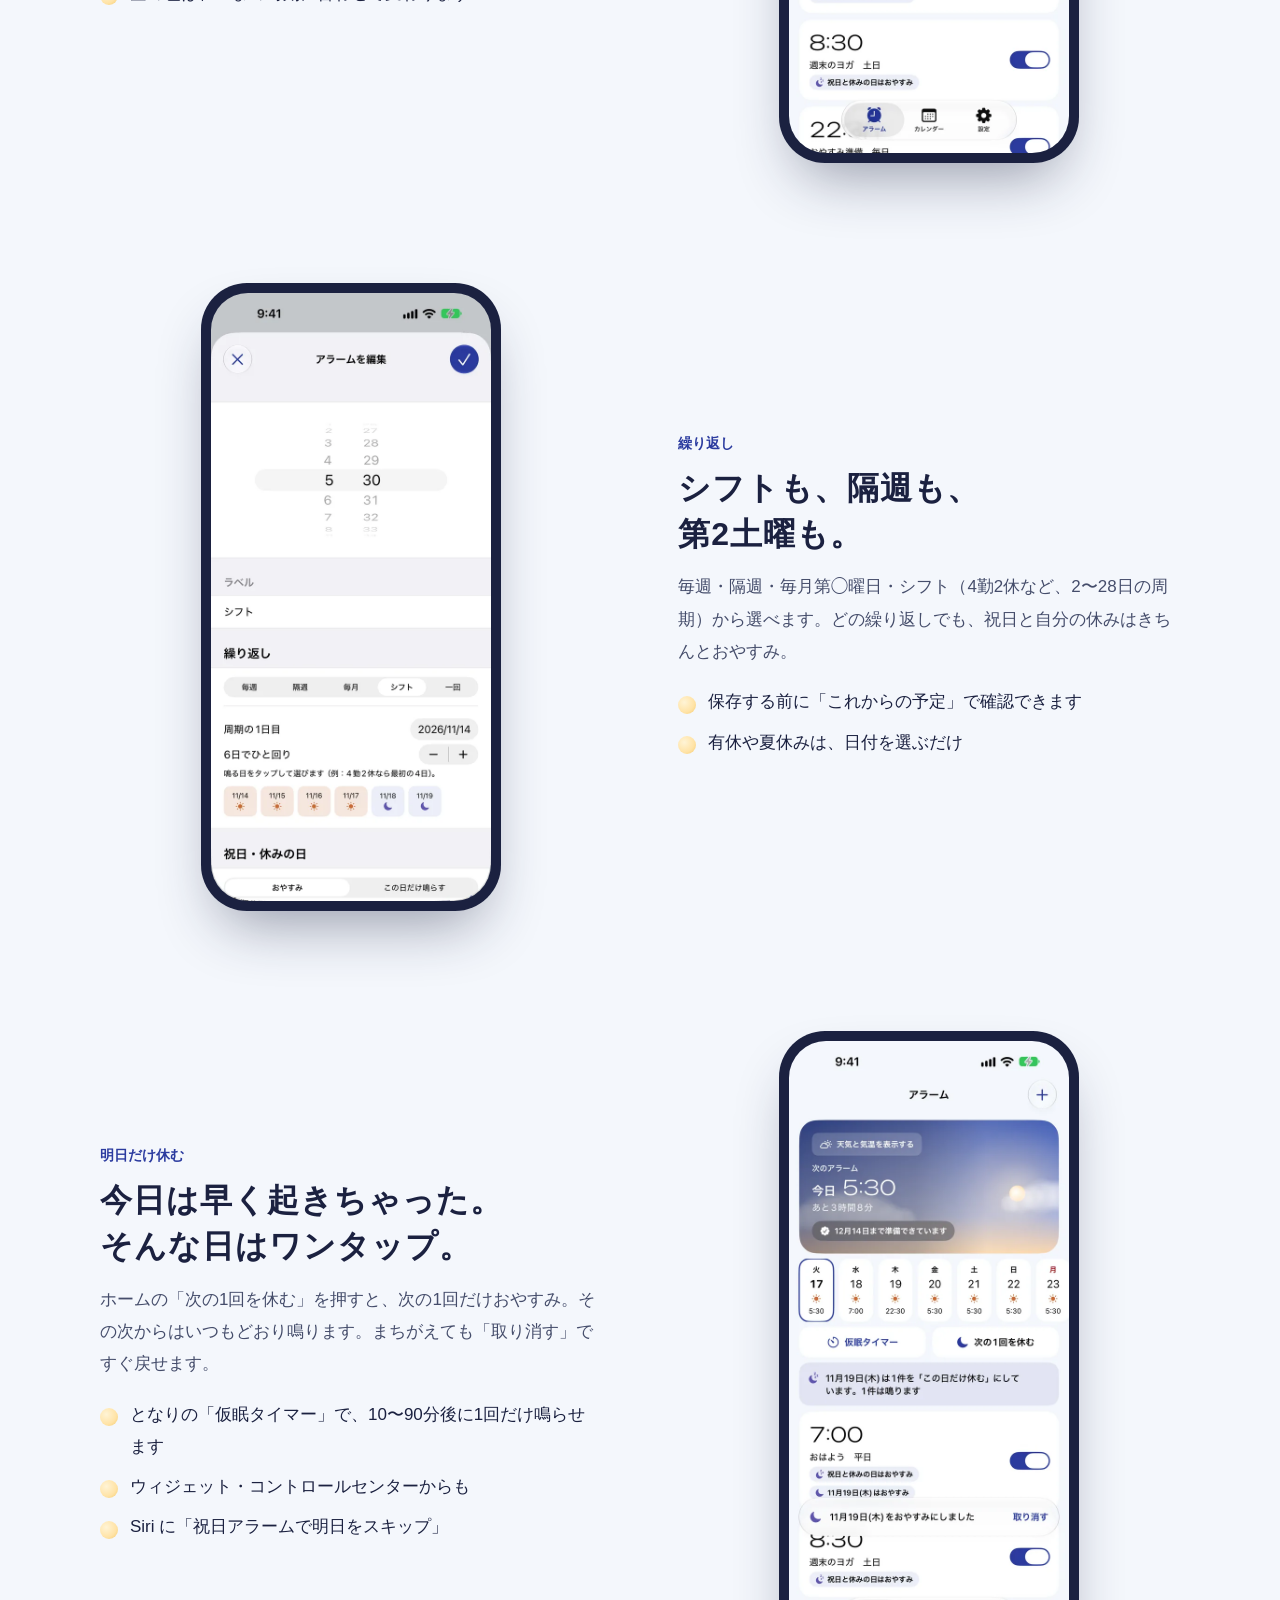
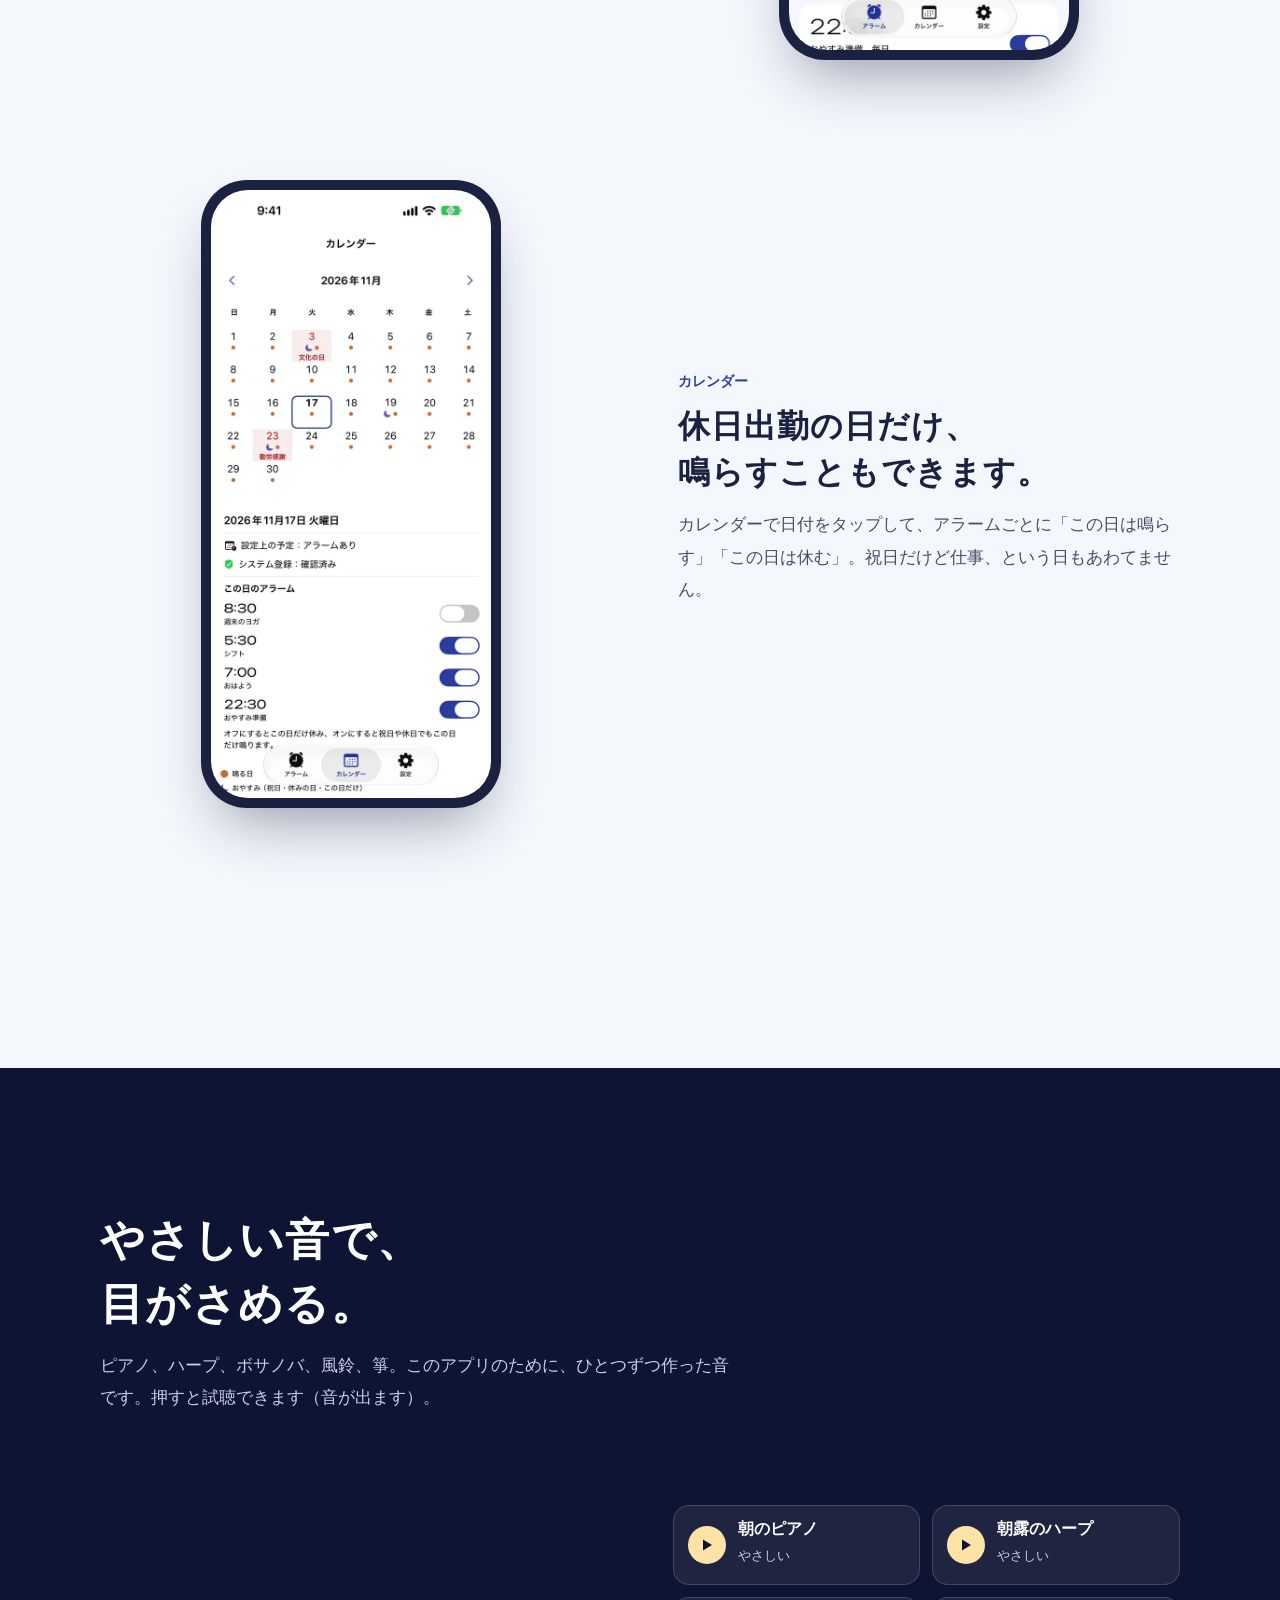
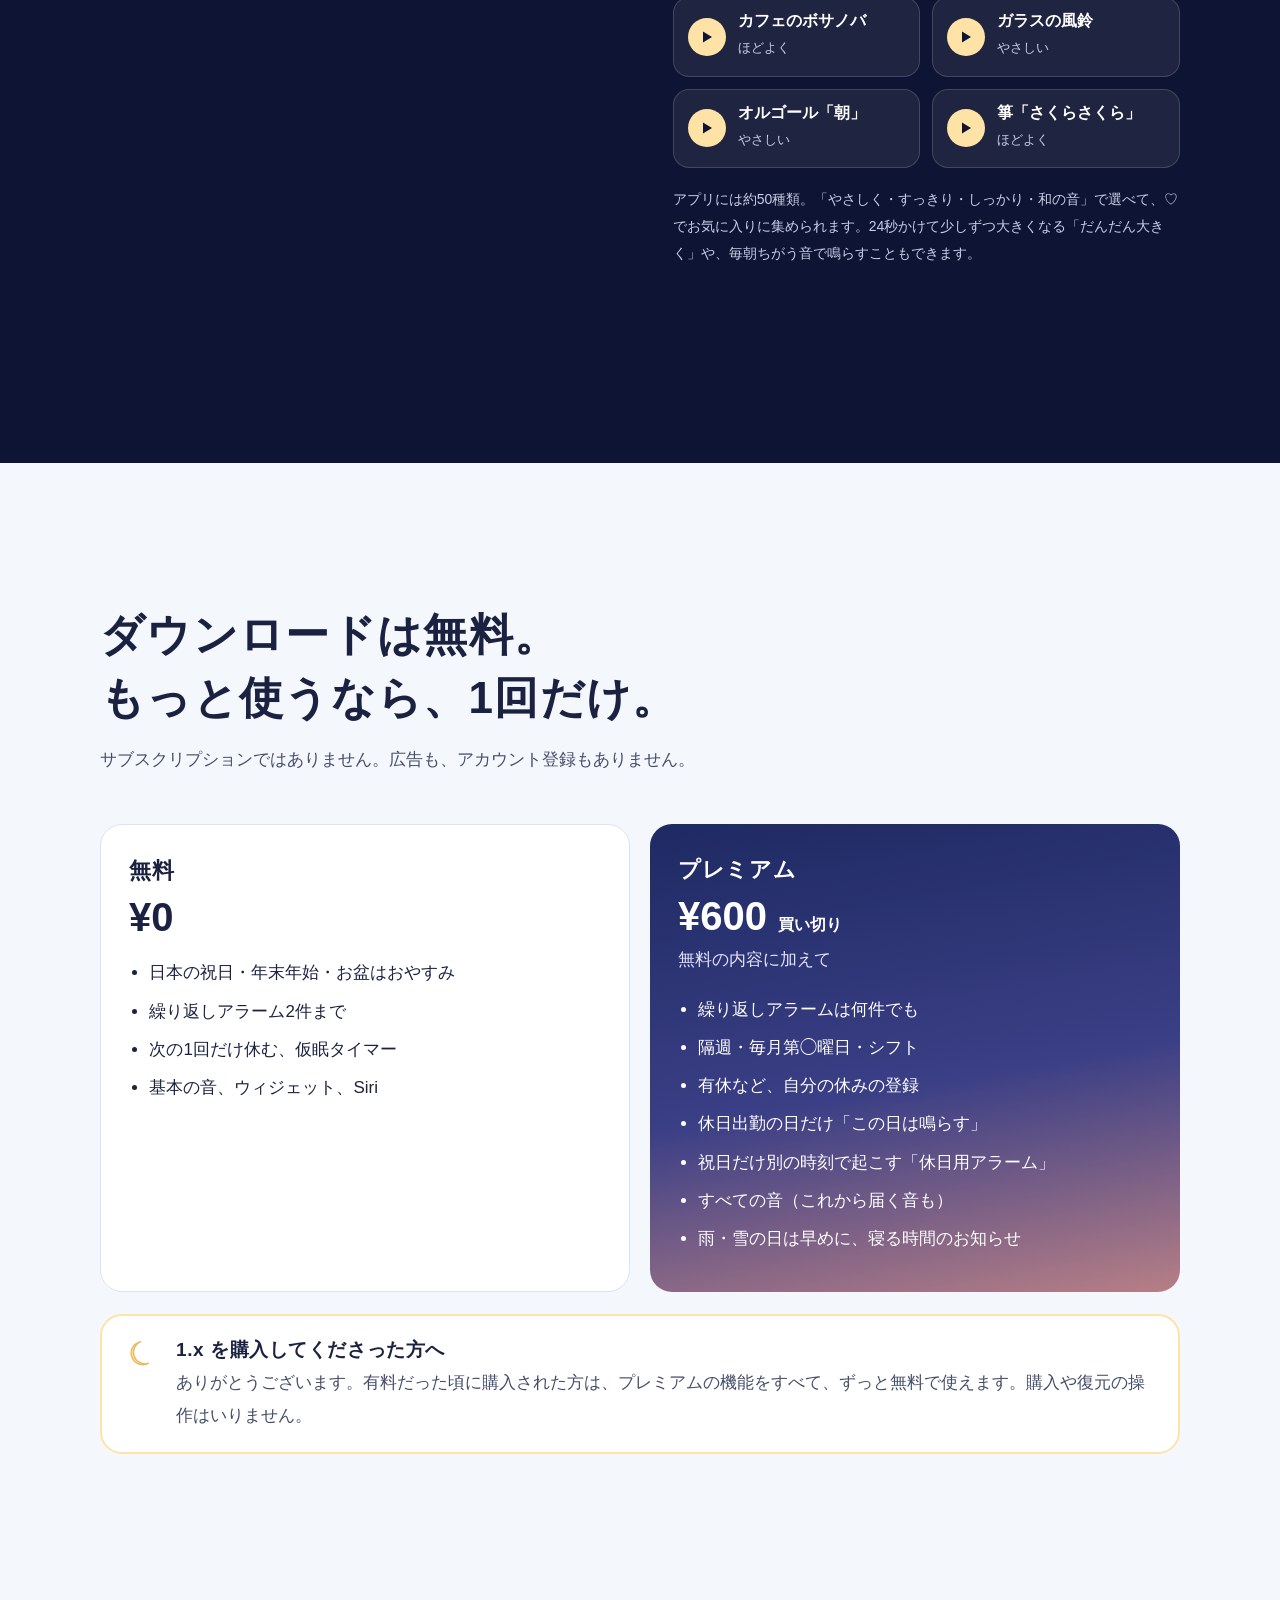
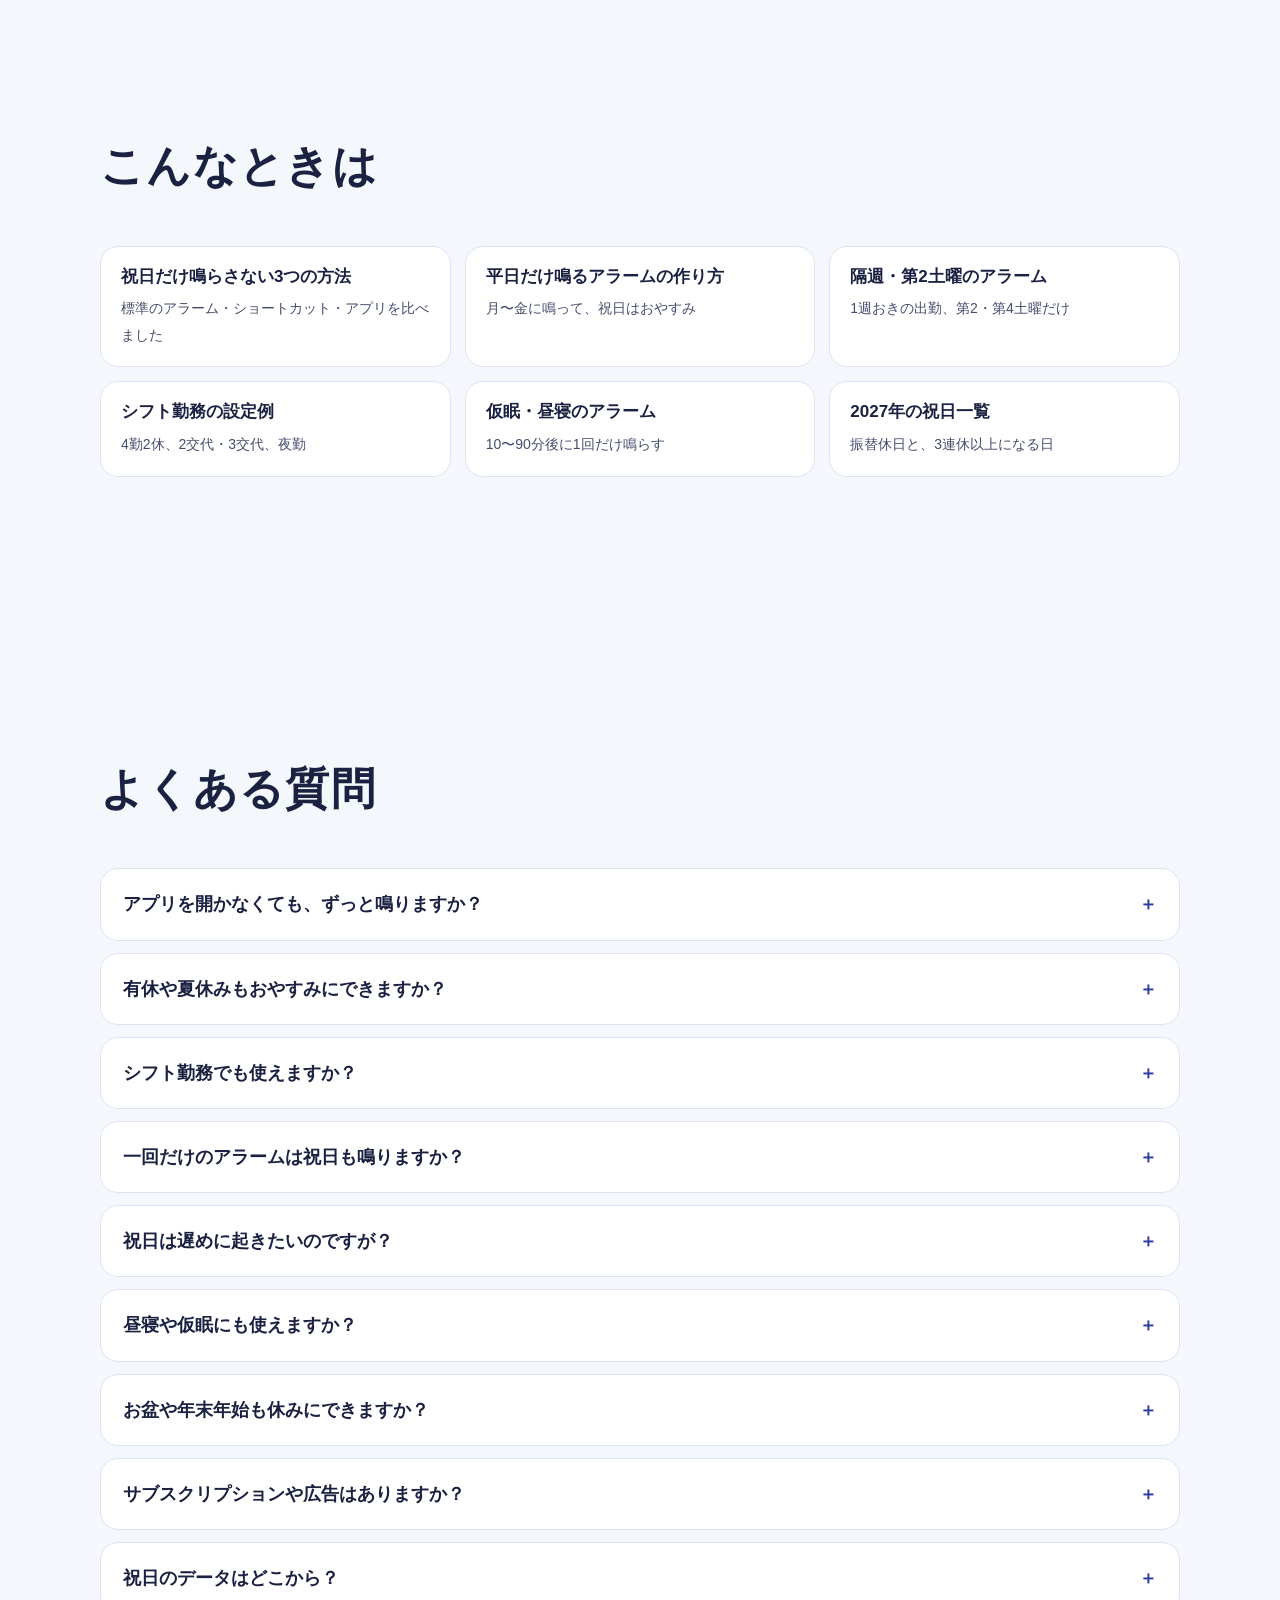
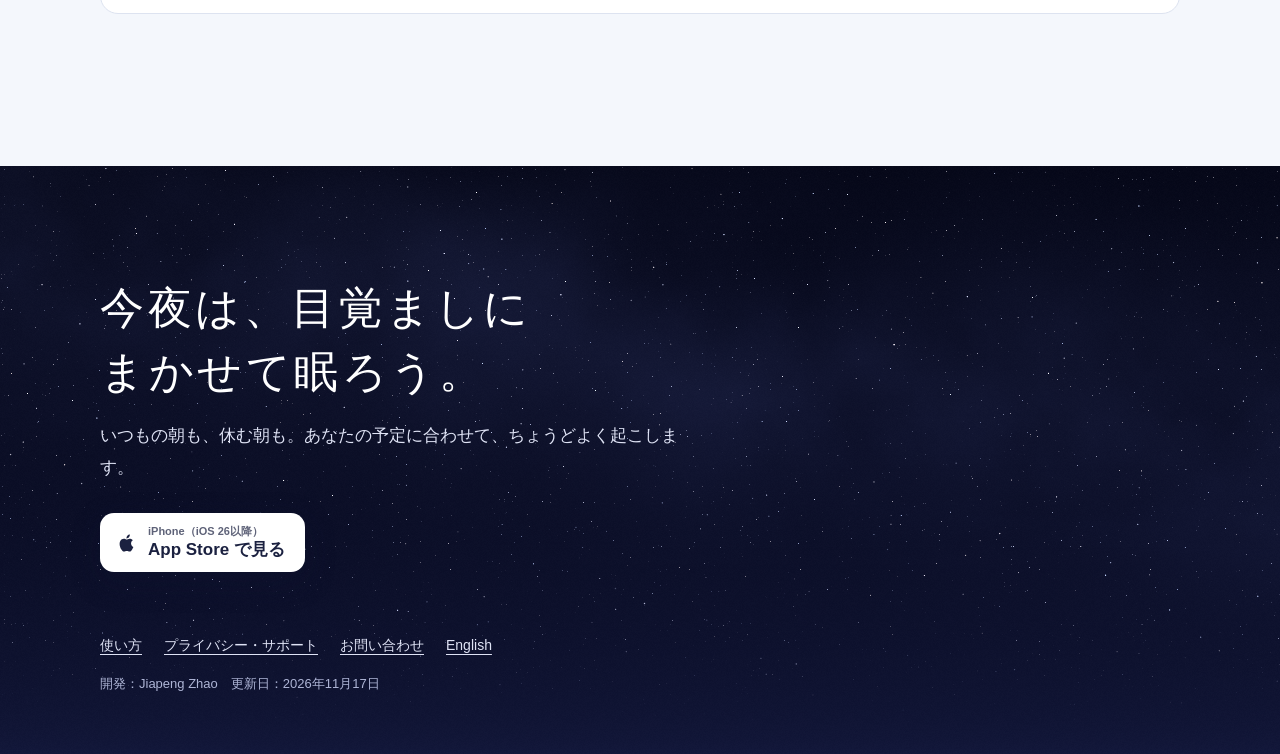
==== commit 11c67331: "docs: サイトの実画面を 2.4 に差し替え、ホームのボタン（次の1回を休む・仮眠タイマー）の説明を追加 Co-Authored-By: Claude Mythos 5.2 <noreply@an" ====
--- a/index.html
+++ b/index.html
@@ -107,8 +107,9 @@
         <div>
           <span class="tag">明日だけ休む</span>
           <h3>今日は早く起きちゃった。<br>そんな日はワンタップ。</h3>
-          <p>アラームを右にスワイプすると、次の1回だけおやすみ。その次からはいつもどおり鳴ります。まちがえても「取り消す」ですぐ戻せます。</p>
+          <p>ホームの「次の1回を休む」を押すと、次の1回だけおやすみ。その次からはいつもどおり鳴ります。まちがえても「取り消す」ですぐ戻せます。</p>
           <ul class="checks">
+            <li>となりの「仮眠タイマー」で、10〜90分後に1回だけ鳴らせます</li>
             <li>ウィジェット・コントロールセンターからも</li>
             <li>Siri に「祝日アラームで明日をスキップ」</li>
           </ul>
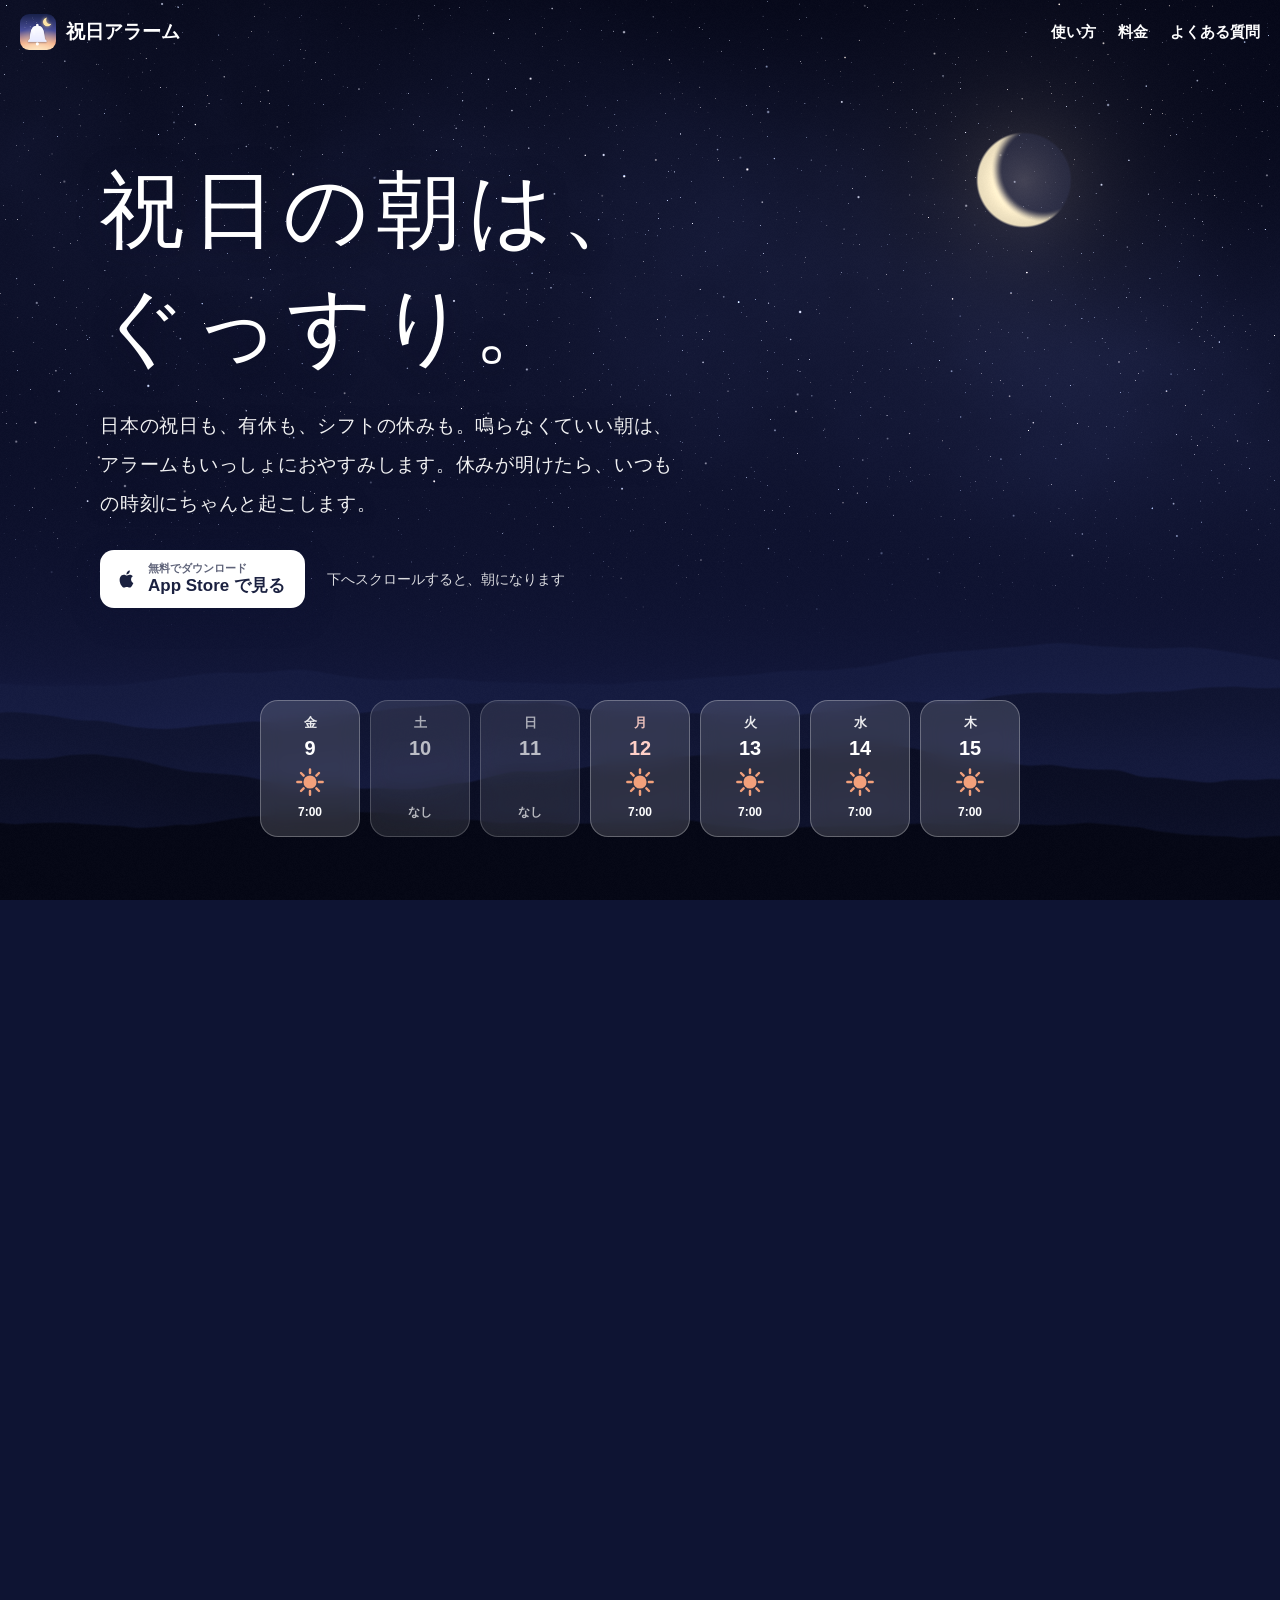
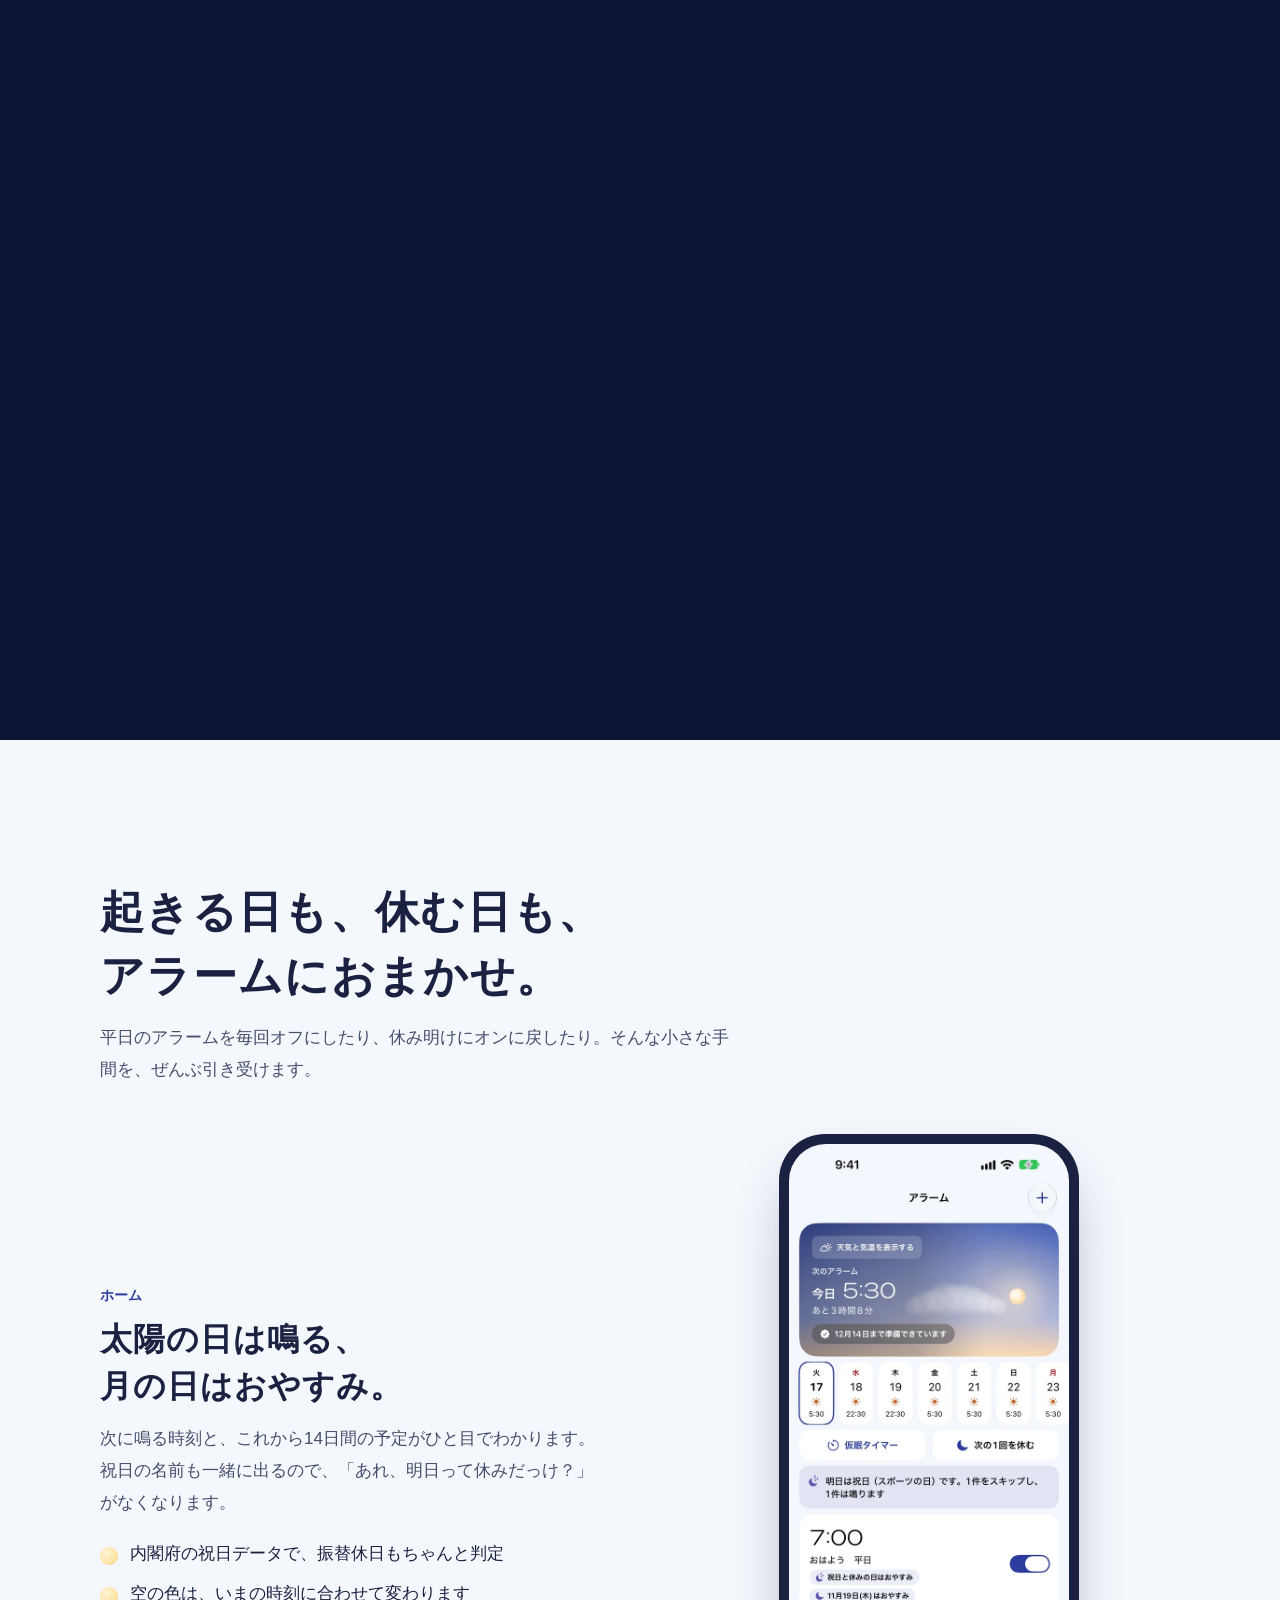
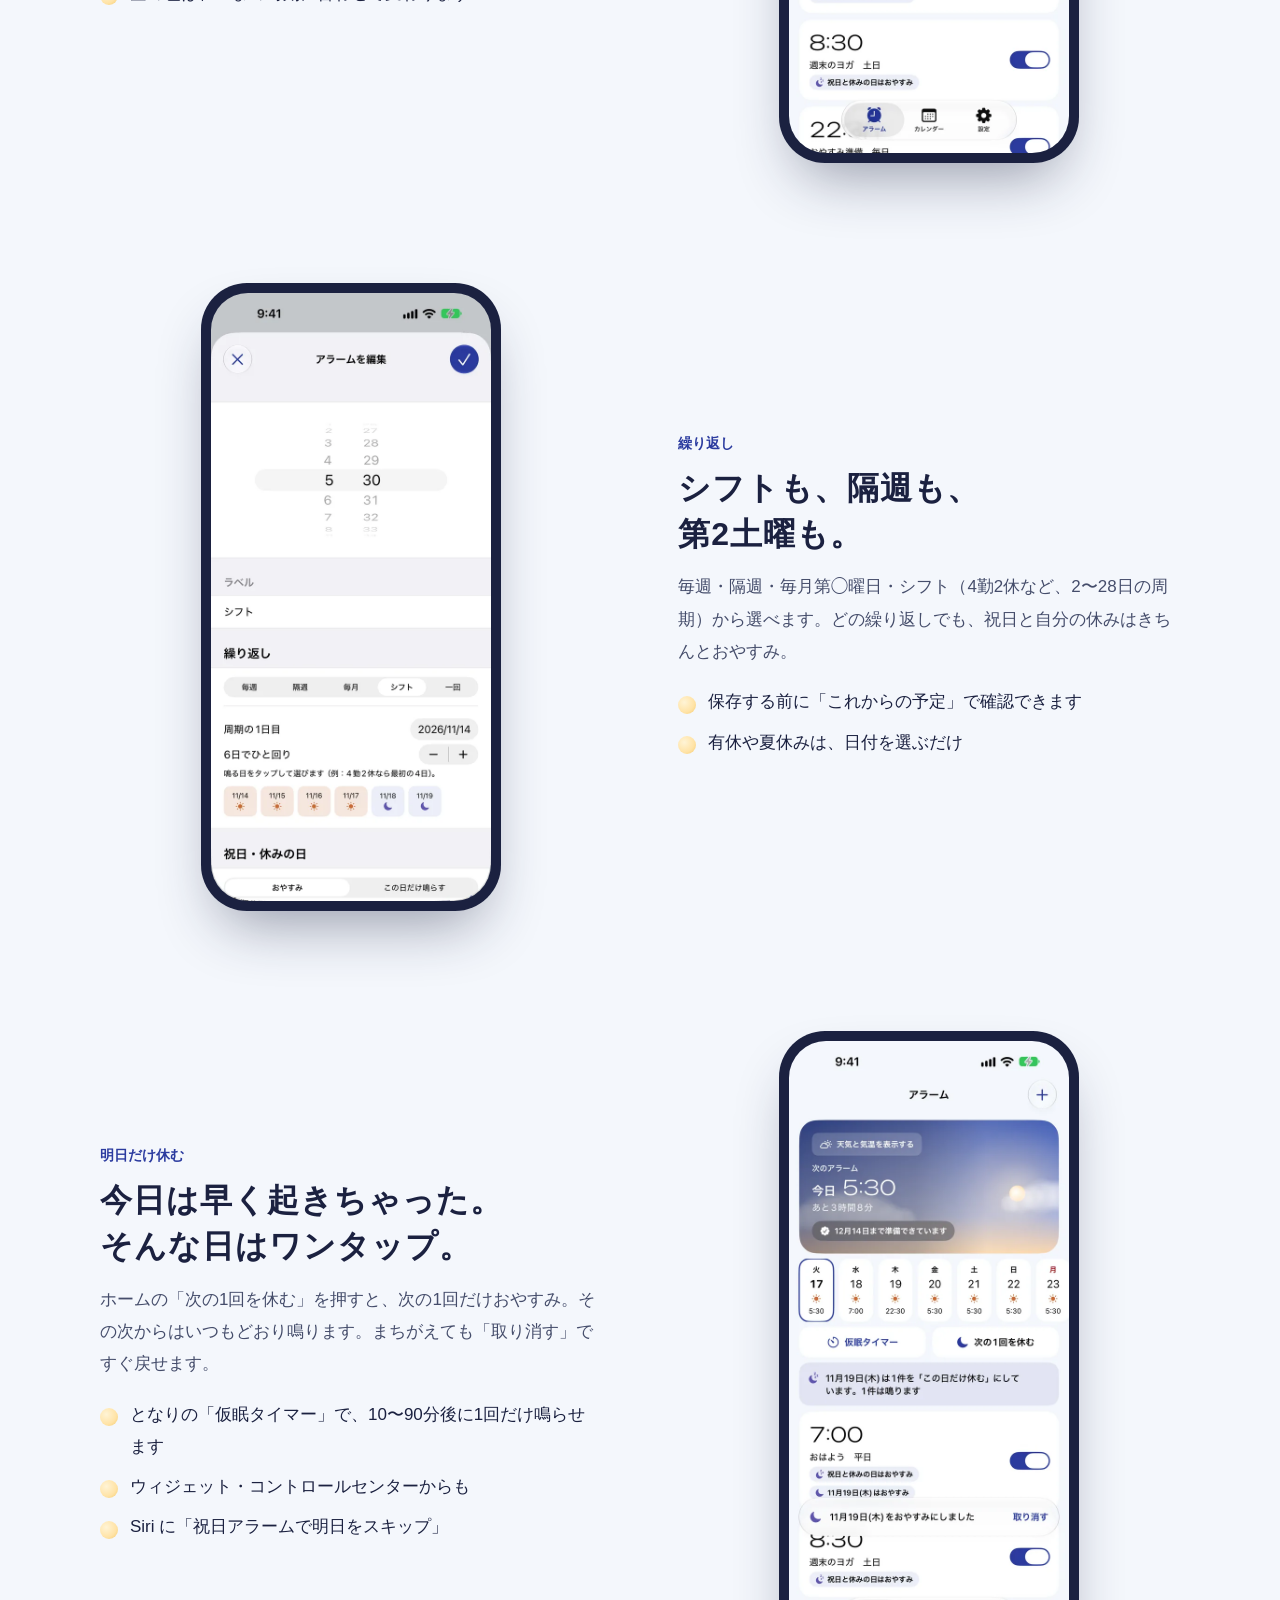
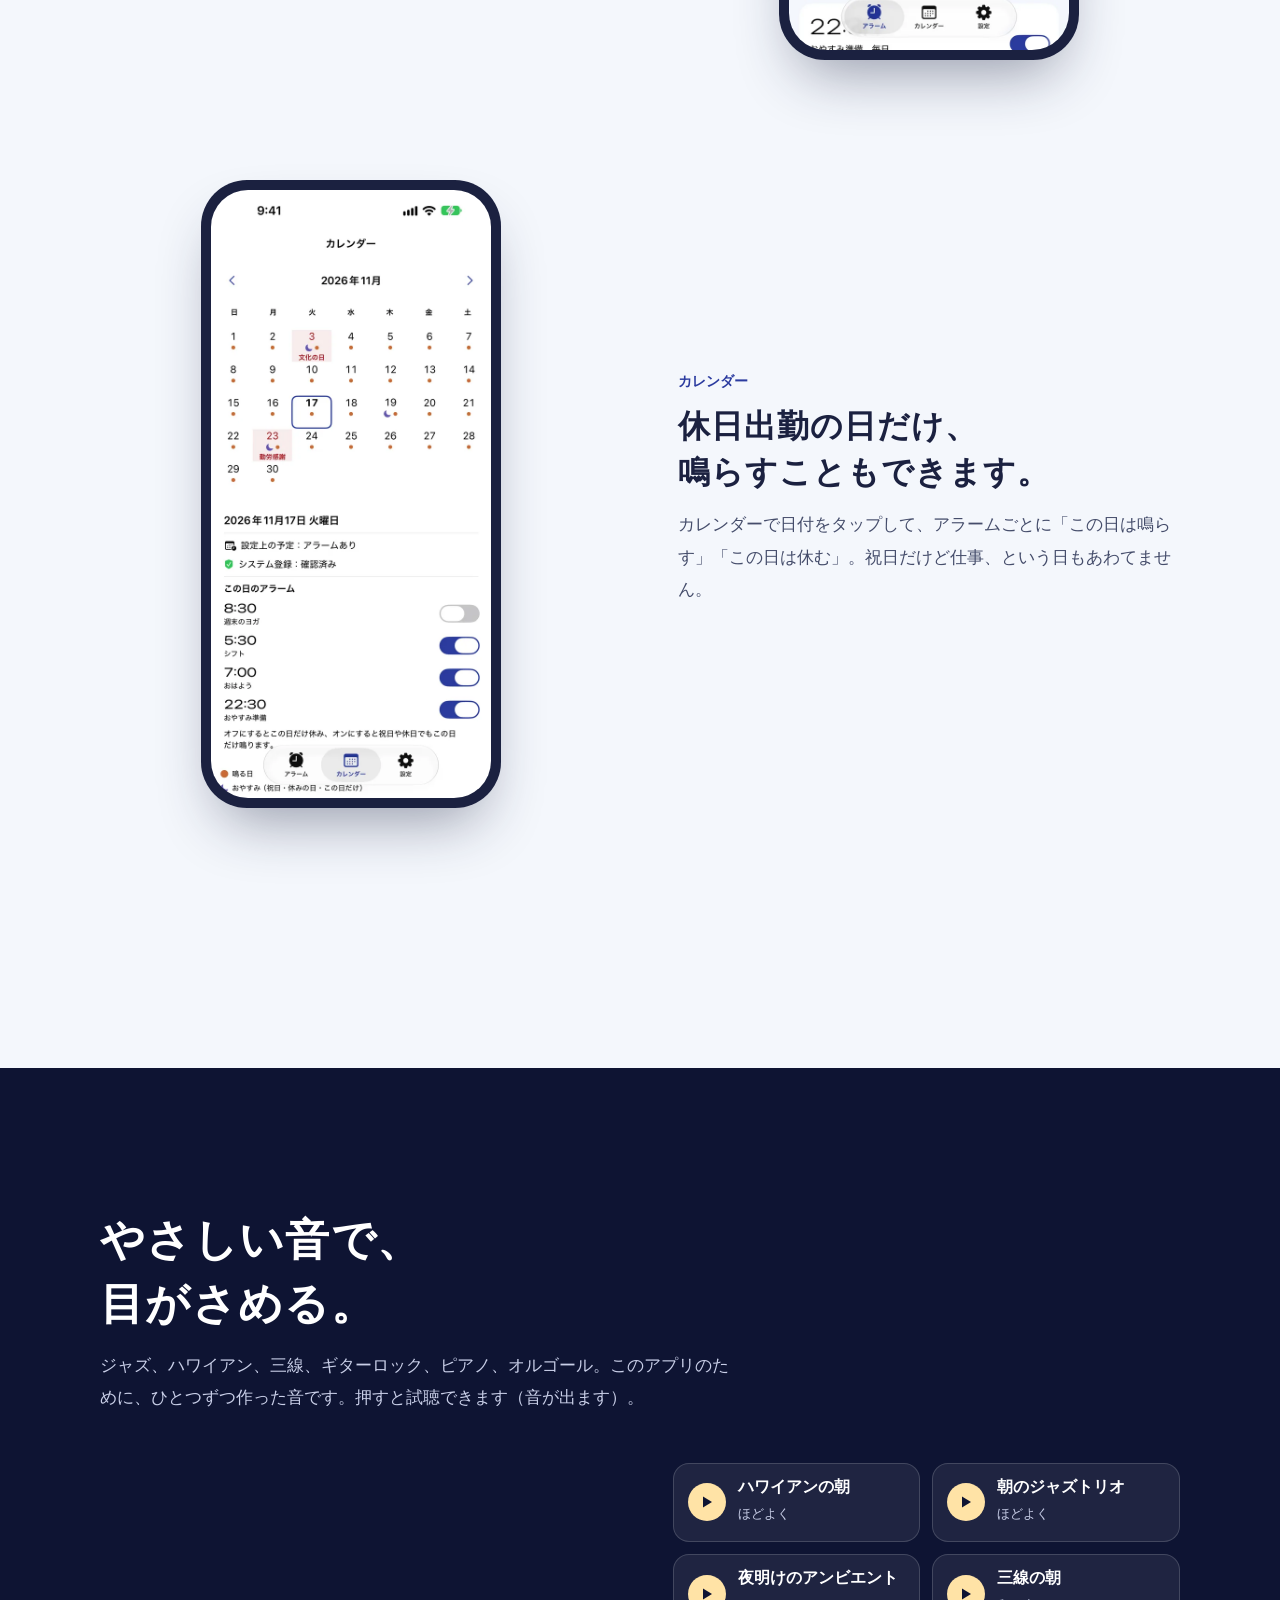
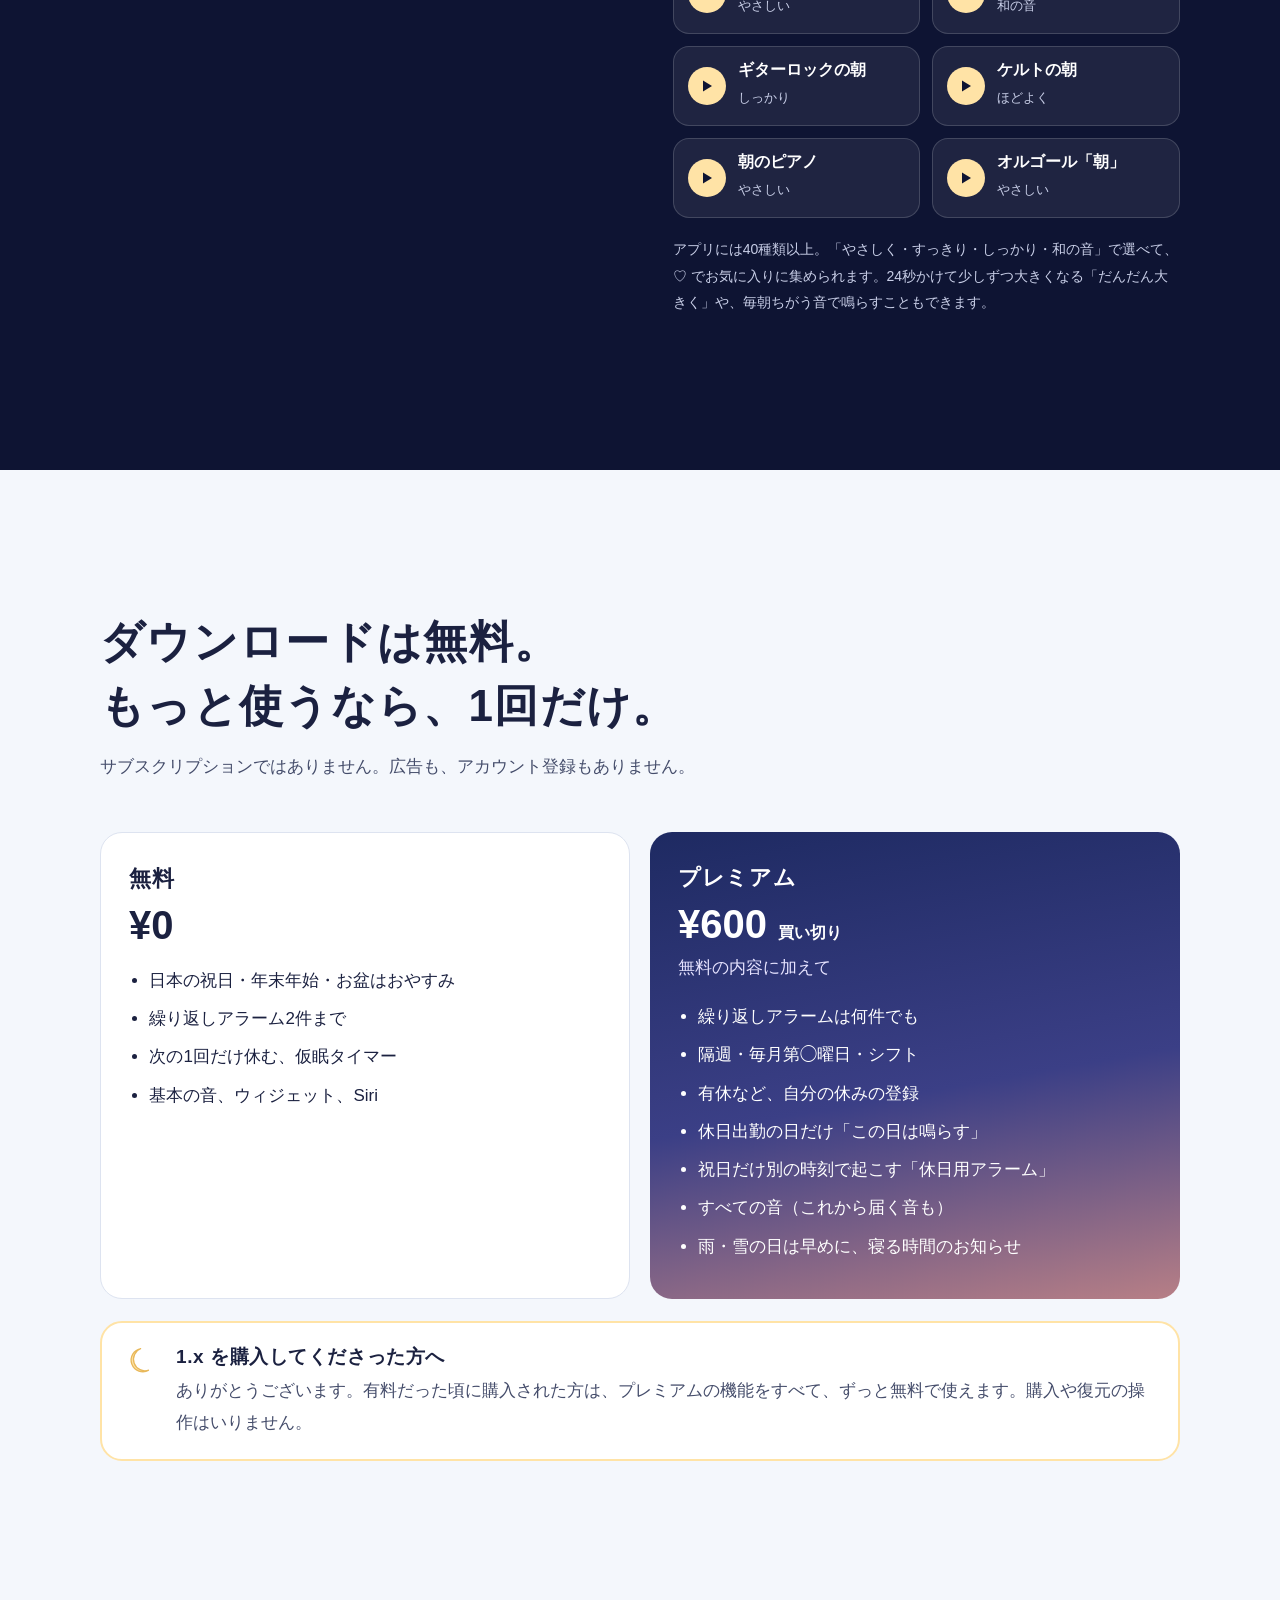
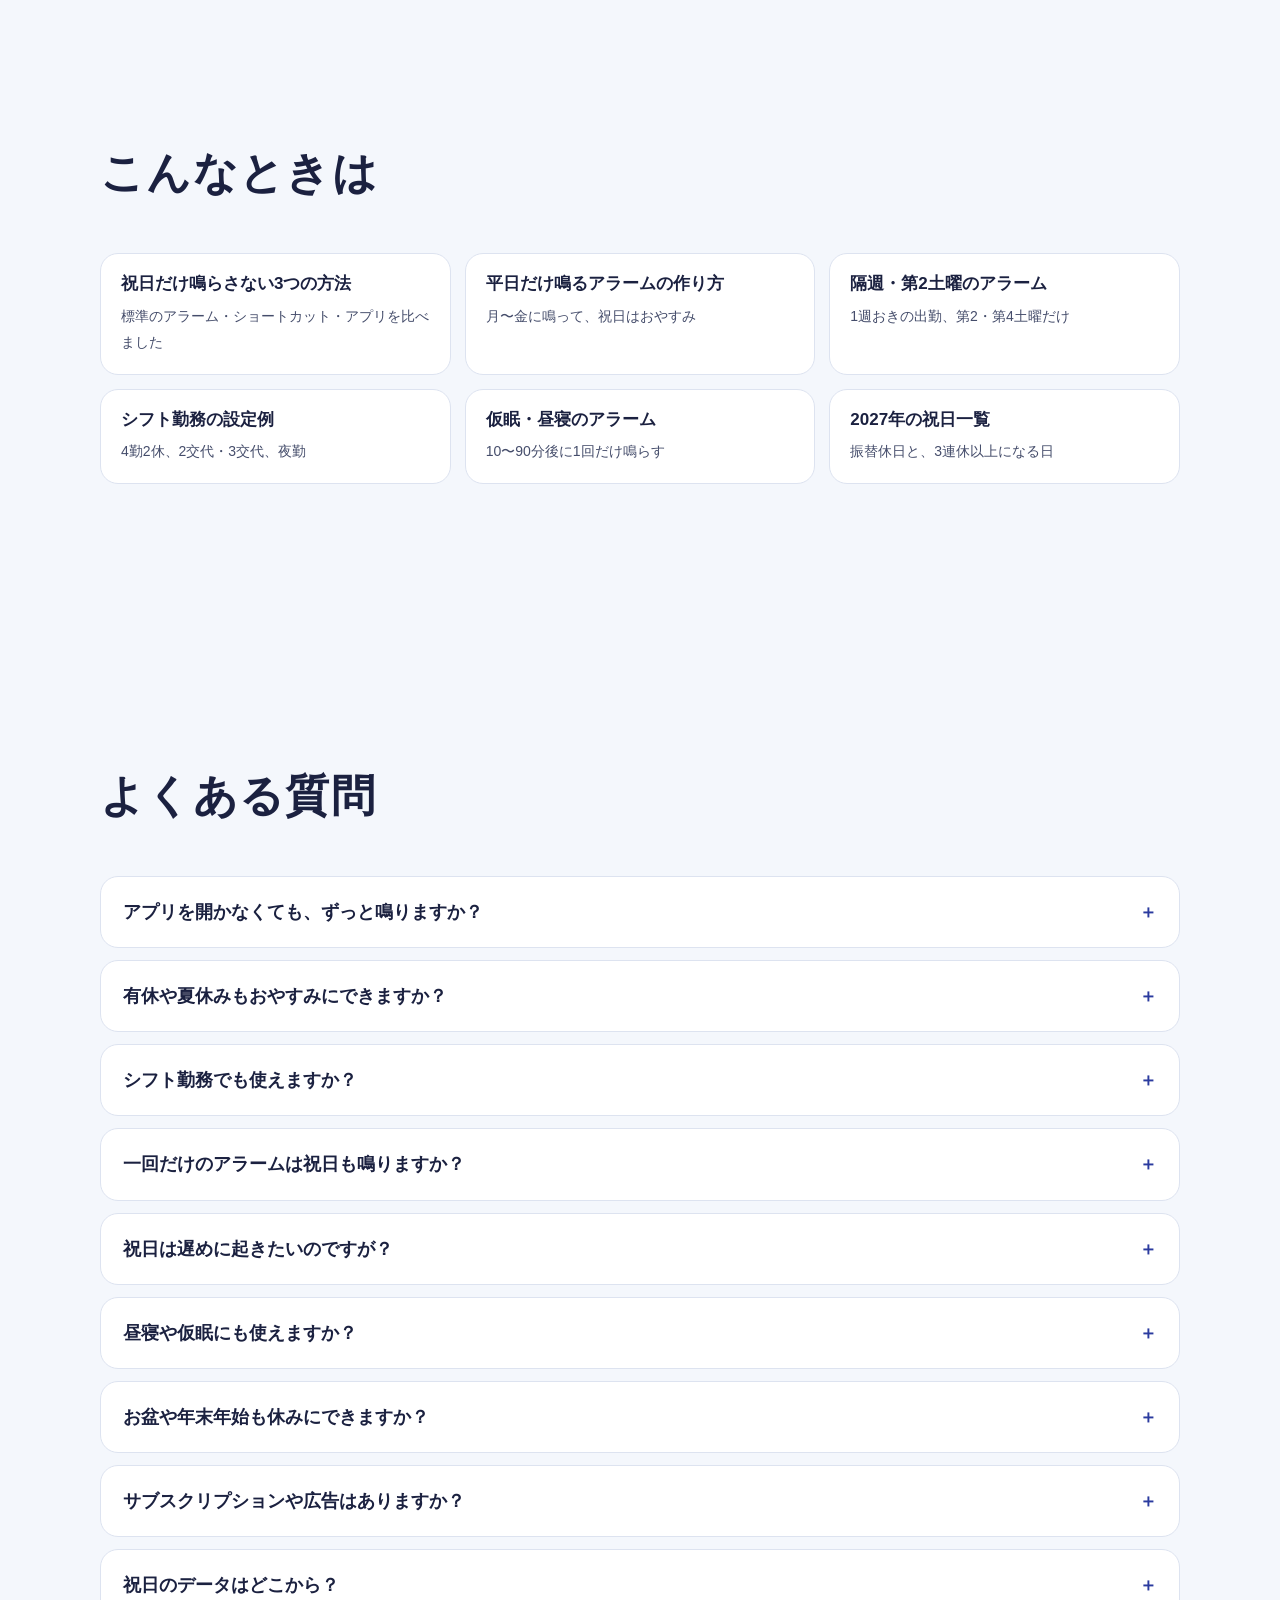
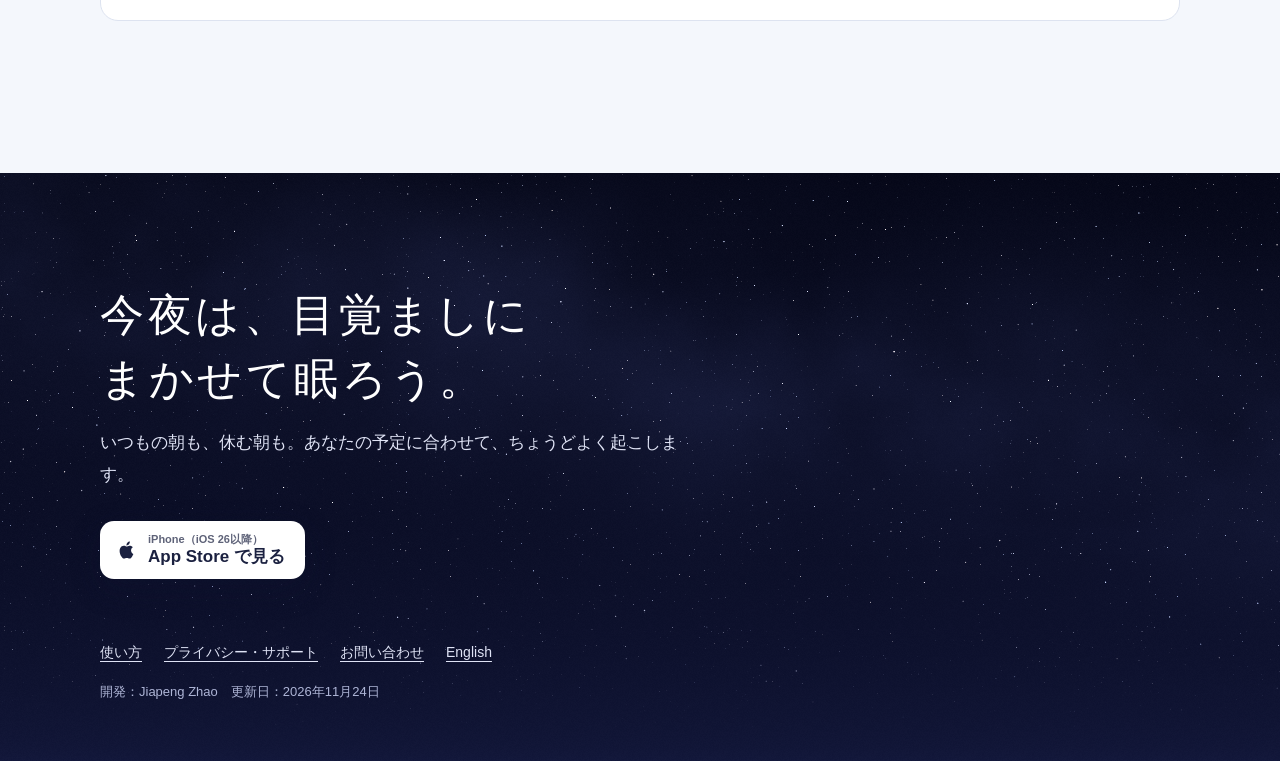
==== commit 28025c60: "feat: Flow Music の音 13 曲を配信、使われていない 6 曲を retired へ、読み物 5 ページを追加 - 新しい音：ハワイアン・ケルト・アンビエント・ギターロック・ジャズトリ" ====
--- a/index.html
+++ b/index.html
@@ -131,20 +131,22 @@
     <div class="wrap">
       <div class="section-head">
         <h2 id="snd">やさしい音で、<br>目がさめる。</h2>
-        <p>ピアノ、ハープ、ボサノバ、風鈴、箏。このアプリのために、ひとつずつ作った音です。押すと試聴できます（音が出ます）。</p>
+        <p>ジャズ、ハワイアン、三線、ギターロック、ピアノ、オルゴール。このアプリのために、ひとつずつ作った音です。押すと試聴できます（音が出ます）。</p>
       </div>
       <div class="sound-stage">
         <canvas id="halo" aria-hidden="true"></canvas>
         <div>
           <div class="sound-list" id="soundList">
+            <button class="sound" type="button" data-src="assets/sounds/hawaii.m4a" aria-pressed="false"><span class="ic"><svg><use href="#i-play"/></svg></span><span><b>ハワイアンの朝</b><small>ほどよく</small></span></button>
+            <button class="sound" type="button" data-src="assets/sounds/jazz.m4a" aria-pressed="false"><span class="ic"><svg><use href="#i-play"/></svg></span><span><b>朝のジャズトリオ</b><small>ほどよく</small></span></button>
+            <button class="sound" type="button" data-src="assets/sounds/ambient.m4a" aria-pressed="false"><span class="ic"><svg><use href="#i-play"/></svg></span><span><b>夜明けのアンビエント</b><small>やさしい</small></span></button>
+            <button class="sound" type="button" data-src="assets/sounds/sanshin.m4a" aria-pressed="false"><span class="ic"><svg><use href="#i-play"/></svg></span><span><b>三線の朝</b><small>和の音</small></span></button>
+            <button class="sound" type="button" data-src="assets/sounds/jrock.m4a" aria-pressed="false"><span class="ic"><svg><use href="#i-play"/></svg></span><span><b>ギターロックの朝</b><small>しっかり</small></span></button>
+            <button class="sound" type="button" data-src="assets/sounds/celtic.m4a" aria-pressed="false"><span class="ic"><svg><use href="#i-play"/></svg></span><span><b>ケルトの朝</b><small>ほどよく</small></span></button>
             <button class="sound" type="button" data-src="assets/sounds/asapiano.m4a" aria-pressed="false"><span class="ic"><svg><use href="#i-play"/></svg></span><span><b>朝のピアノ</b><small>やさしい</small></span></button>
-            <button class="sound" type="button" data-src="assets/sounds/asaharp.m4a" aria-pressed="false"><span class="ic"><svg><use href="#i-play"/></svg></span><span><b>朝露のハープ</b><small>やさしい</small></span></button>
-            <button class="sound" type="button" data-src="assets/sounds/bossa.m4a" aria-pressed="false"><span class="ic"><svg><use href="#i-play"/></svg></span><span><b>カフェのボサノバ</b><small>ほどよく</small></span></button>
-            <button class="sound" type="button" data-src="assets/sounds/glass_furin.m4a" aria-pressed="false"><span class="ic"><svg><use href="#i-play"/></svg></span><span><b>ガラスの風鈴</b><small>やさしい</small></span></button>
             <button class="sound" type="button" data-src="assets/sounds/music_box.m4a" aria-pressed="false"><span class="ic"><svg><use href="#i-play"/></svg></span><span><b>オルゴール「朝」</b><small>やさしい</small></span></button>
-            <button class="sound" type="button" data-src="assets/sounds/koto_sakura.m4a" aria-pressed="false"><span class="ic"><svg><use href="#i-play"/></svg></span><span><b>箏「さくらさくら」</b><small>ほどよく</small></span></button>
           </div>
-          <p class="sound-note">アプリには約50種類。「やさしく・すっきり・しっかり・和の音」で選べて、♡ でお気に入りに集められます。24秒かけて少しずつ大きくなる「だんだん大きく」や、毎朝ちがう音で鳴らすこともできます。</p>
+          <p class="sound-note">アプリには40種類以上。「やさしく・すっきり・しっかり・和の音」で選べて、♡ でお気に入りに集められます。24秒かけて少しずつ大きくなる「だんだん大きく」や、毎朝ちがう音で鳴らすこともできます。</p>
         </div>
       </div>
     </div>
@@ -237,7 +239,7 @@
       <a href="mailto:qwe911291860@gmail.com">お問い合わせ</a>
       <a href="privacy.html#en" lang="en">English</a>
     </div>
-    <p class="footer-meta">開発：Jiapeng Zhao　更新日：2026年11月17日</p>
+    <p class="footer-meta">開発：Jiapeng Zhao　更新日：2026年11月24日</p>
   </div>
 </footer>
 
